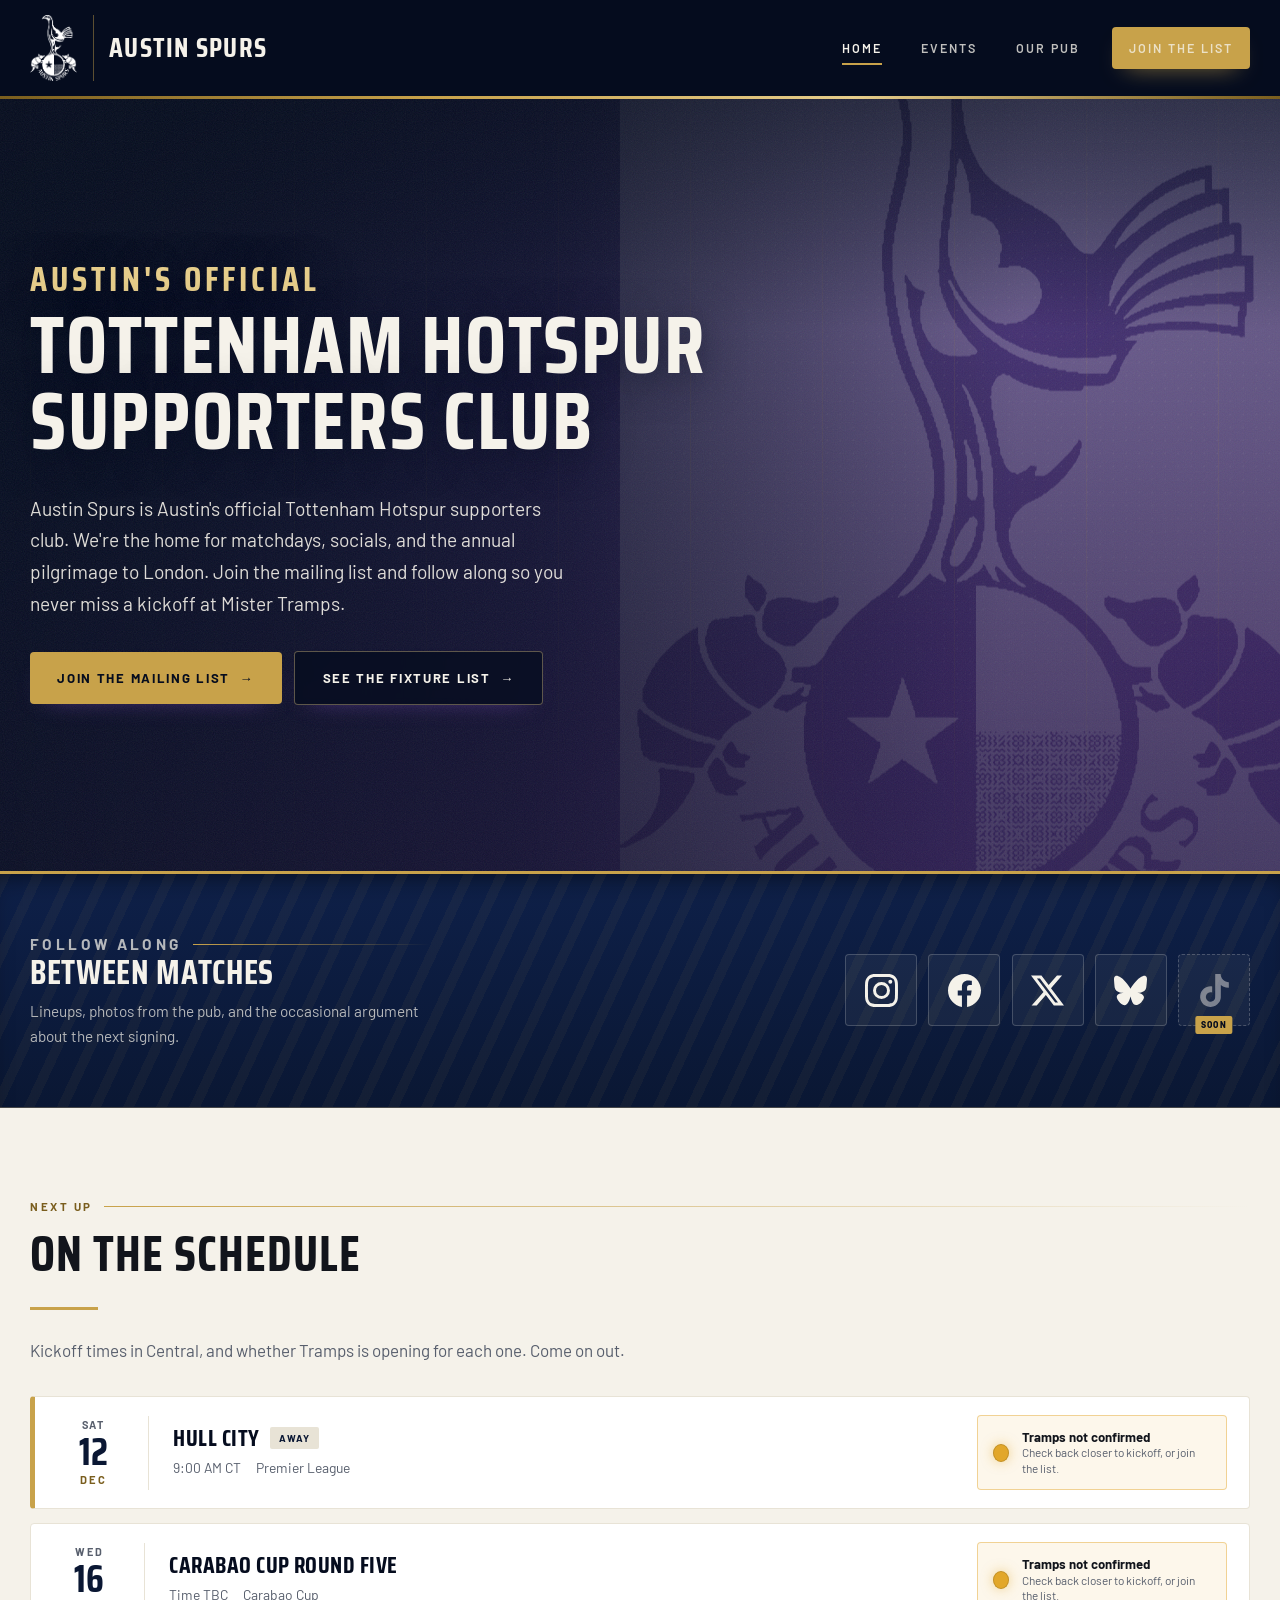
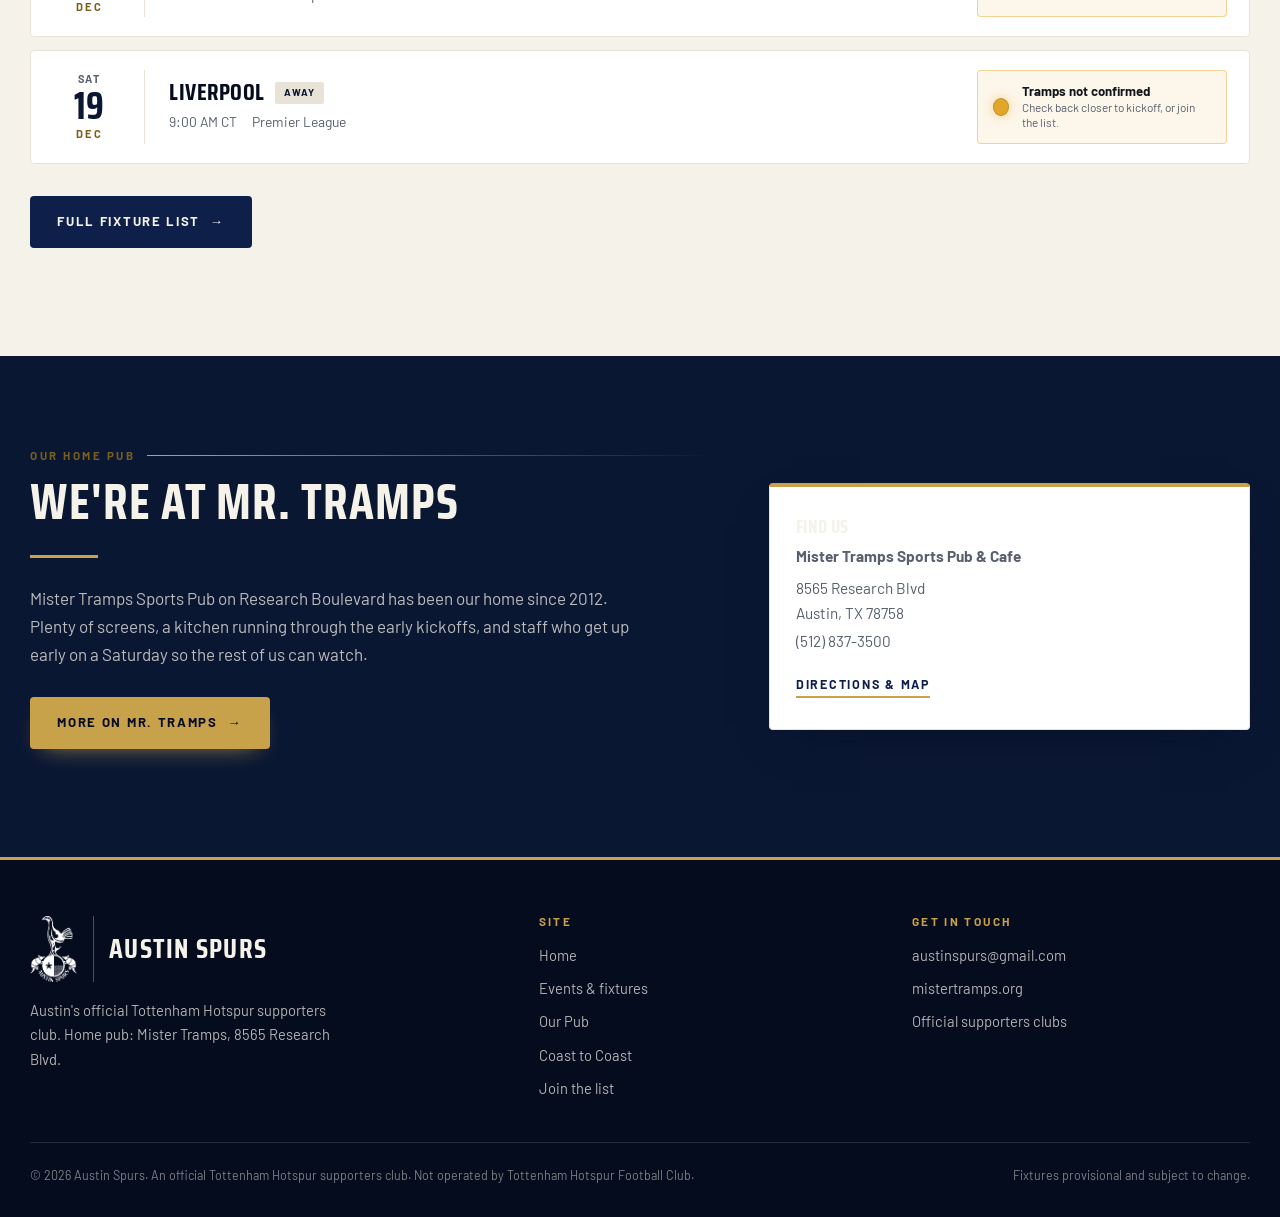
==== index.html @ 273ef265 "Footer links back to the Coast to Coast page" ====
<!DOCTYPE html>
<html lang="en">
<head>
<meta charset="utf-8">
<meta name="viewport" content="width=device-width, initial-scale=1">
<title>Austin Spurs — Austin's Official Tottenham Hotspur Supporters Club</title>
<meta name="description" content="Austin Spurs is the official Tottenham Hotspur supporters club in Austin, Texas. Join us for a match at Mister Tramps, our events, or our annual trip to London.">
<link rel="canonical" href="https://atx-spurs.com/">
<link rel="icon" href="assets/img/favicon.png">

<!-- Social / link previews -->
<meta property="og:type" content="website">
<meta property="og:site_name" content="Austin Spurs">
<meta property="og:title" content="Austin Spurs — Austin's Official Tottenham Hotspur Supporters Club">
<meta property="og:description" content="Austin Spurs is the official Tottenham Hotspur supporters club in Austin, Texas. Join us for a match at Mister Tramps, our events, or our annual trip to London.">
<meta property="og:url" content="https://atx-spurs.com/">
<meta property="og:image" content="https://atx-spurs.com/assets/img/og-image.png">
<meta name="twitter:card" content="summary_large_image">
<meta name="theme-color" content="#050C1E">

<link rel="preconnect" href="https://fonts.googleapis.com">
<link rel="preconnect" href="https://fonts.gstatic.com" crossorigin>
<link href="https://fonts.googleapis.com/css2?family=Saira+Condensed:wght@500;600;700;800&family=Barlow:ital,wght@0,400;0,600;0,700;0,800;1,400&display=swap" rel="stylesheet">
<link rel="stylesheet" href="assets/css/site.css">

<!-- Structured data: lets Google understand who we are and where we meet -->
<script type="application/ld+json">
{
  "@context": "https://schema.org",
  "@type": "SportsOrganization",
  "name": "Austin Spurs",
  "alternateName": "Austin Spurs Tottenham Hotspur Supporters Club",
  "description": "Austin's official Tottenham Hotspur supporters club.",
  "url": "https://atx-spurs.com/",
  "logo": "https://atx-spurs.com/assets/img/logo.png",
  "email": "austinspurs@gmail.com",
  "areaServed": { "@type": "City", "name": "Austin", "addressRegion": "TX" },
  "location": {
    "@type": "BarOrPub",
    "name": "Mister Tramps Sports Pub & Cafe",
    "address": {
      "@type": "PostalAddress",
      "streetAddress": "8565 Research Blvd",
      "addressLocality": "Austin",
      "addressRegion": "TX",
      "postalCode": "78758",
      "addressCountry": "US"
    },
    "telephone": "+1-512-837-3500"
  }
}
</script>
</head>
<body>

<a class="skip-link" href="#main">Skip to content</a>

<!-- =========================== HEADER (same on every page) =========================== -->
<header class="site-header">
  <div class="header-inner">
    <a class="brand" href="index.html">
      <img class="brand__mark" src="assets/img/logo.png" alt="Austin Spurs crest" width="47" height="66">
      <span class="brand__text"><span class="brand__name">Austin Spurs</span></span>
    </a>
    <button class="nav-toggle" aria-expanded="false" aria-controls="primary-nav" aria-label="Open menu">
      <span aria-hidden="true"></span><span aria-hidden="true"></span><span aria-hidden="true"></span>
    </button>
    <nav class="site-nav" id="primary-nav" aria-label="Primary">
      <ul>
        <li><a href="index.html" aria-current="page">Home</a></li>
        <li><a href="events.html">Events</a></li>
        <li><a href="tramps.html">Our Pub</a></li>
        <li><a class="btn nav-cta" href="join.html">Join the list</a></li>
      </ul>
    </nav>
  </div>
</header>

<main id="main">

<!-- =========================== COAST TO COAST STRIP ===========================
     Rendered by initFeatured() from featuredEvent in site-data.js. Hidden by
     default so it never flashes empty, and it removes itself the day after the
     event without anyone having to remember.
     ============================================================================ -->
<aside class="c2c-strip" id="c2c-strip" aria-label="Upcoming event" hidden></aside>

<!-- =========================== HERO ===========================
     Four parallax planes. The crest bleeds off the right edge on purpose —
     it shifts on scroll, and a visible edge sliding in would spoil it.
     ============================================================ -->
<section class="hero">
  <div class="hero__stage" aria-hidden="true">
    <!-- data-depth = multiplier on SCROLL_TRAVEL in site.js (currently 520px).
         The rules are kept low because vertical lines moving vertically is a
         change nobody can see; they earn their keep on the pointer drift. -->
    <img class="hero__layer hero__crest" src="assets/img/crest-hero.svg" alt="" data-depth="0.85">
    <div class="hero__layer hero__dots" data-depth="1.15"></div>
    <div class="hero__layer hero__rules" data-depth="0.45"></div>
  </div>
  <div class="hero__scrim" aria-hidden="true"></div>
  <div class="hero__grain" aria-hidden="true"></div>

  <div class="hero__content">
    <div class="hero__inner">
      <h1 class="hero__title">
        <span class="lead-in">Austin's Official</span>
        Tottenham Hotspur<em>Supporters Club</em>
      </h1>
      <p class="hero__blurb">
        Austin Spurs is Austin's official Tottenham Hotspur supporters club. We're the
        home for matchdays, socials, and the annual pilgrimage to London. Join the
        mailing list and follow along so you never miss a kickoff at Mister Tramps.
      </p>
      <div class="hero__actions">
        <a class="btn" href="join.html">Join the mailing list <span class="arw" aria-hidden="true">&rarr;</span></a>
        <a class="btn btn--ghost" href="events.html">See the fixture list <span class="arw" aria-hidden="true">&rarr;</span></a>
      </div>
    </div>
  </div>
</section>

<!-- =========================== SOCIAL =========================== -->
<section class="social-band" aria-labelledby="social-heading">
  <div class="social-band__inner">
    <div class="social-band__lede">
      <p class="eyebrow eyebrow--light">Follow along</p>
      <h2 id="social-heading">Between Matches</h2>
      <p>Lineups, photos from the pub, and the occasional argument about the next signing.</p>
    </div>
    <ul class="social-list">
      <li>
        <a class="social-link" data-social="instagram" data-label="Instagram" target="_blank" rel="noopener">
          <svg viewBox="0 0 24 24" aria-hidden="true"><path d="M12 2.16c3.2 0 3.58.01 4.85.07 1.17.05 1.8.25 2.23.41.56.22.96.48 1.38.9.42.42.68.82.9 1.38.16.42.36 1.06.41 2.23.06 1.27.07 1.65.07 4.85s-.01 3.58-.07 4.85c-.05 1.17-.25 1.8-.41 2.23-.22.56-.48.96-.9 1.38-.42.42-.82.68-1.38.9-.42.16-1.06.36-2.23.41-1.27.06-1.65.07-4.85.07s-3.58-.01-4.85-.07c-1.17-.05-1.8-.25-2.23-.41-.56-.22-.96-.48-1.38-.9-.42-.42-.68-.82-.9-1.38-.16-.42-.36-1.06-.41-2.23C2.17 15.58 2.16 15.2 2.16 12s.01-3.58.07-4.85c.05-1.17.25-1.8.41-2.23.22-.56.48-.96.9-1.38.42-.42.82-.68 1.38-.9.42-.16 1.06-.36 2.23-.41C8.42 2.17 8.8 2.16 12 2.16M12 0C8.74 0 8.33.01 7.05.07 5.78.13 4.9.33 4.14.63c-.79.3-1.46.72-2.13 1.38C1.35 2.68.93 3.35.63 4.14.33 4.9.13 5.78.07 7.05.01 8.33 0 8.74 0 12s.01 3.67.07 4.95c.06 1.27.26 2.15.56 2.91.3.79.72 1.46 1.38 2.13.67.66 1.34 1.08 2.13 1.38.76.3 1.64.5 2.91.56C8.33 23.99 8.74 24 12 24s3.67-.01 4.95-.07c1.27-.06 2.15-.26 2.91-.56.79-.3 1.46-.72 2.13-1.38.66-.67 1.08-1.34 1.38-2.13.3-.76.5-1.64.56-2.91.06-1.28.07-1.69.07-4.95s-.01-3.67-.07-4.95c-.06-1.27-.26-2.15-.56-2.91-.3-.79-.72-1.46-1.38-2.13C21.32 1.35 20.65.93 19.86.63 19.1.33 18.22.13 16.95.07 15.67.01 15.26 0 12 0Z"/><path d="M12 5.84a6.16 6.16 0 1 0 0 12.32 6.16 6.16 0 0 0 0-12.32Zm0 10.16a4 4 0 1 1 0-8 4 4 0 0 1 0 8Z"/><circle cx="18.41" cy="5.59" r="1.44"/></svg>
        </a>
      </li>
      <li>
        <a class="social-link" data-social="facebook" data-label="Facebook" target="_blank" rel="noopener">
          <svg viewBox="0 0 24 24" aria-hidden="true"><path d="M24 12.07C24 5.4 18.63 0 12 0S0 5.4 0 12.07C0 18.1 4.39 23.09 10.13 24v-8.44H7.08v-3.49h3.05V9.41c0-3.02 1.79-4.69 4.53-4.69 1.31 0 2.68.24 2.68.24v2.97h-1.51c-1.49 0-1.96.93-1.96 1.89v2.25h3.33l-.53 3.49h-2.8V24C19.61 23.09 24 18.1 24 12.07Z"/></svg>
        </a>
      </li>
      <li>
        <a class="social-link" data-social="x" data-label="X" target="_blank" rel="noopener">
          <svg viewBox="0 0 24 24" aria-hidden="true"><path d="M18.9 1.153h3.68l-8.04 9.19L24 22.846h-7.406l-5.8-7.584-6.638 7.584H.474l8.6-9.83L0 1.152h7.594l5.243 6.932ZM17.61 20.644h2.039L6.486 3.24H4.298Z"/></svg>
        </a>
      </li>
      <li>
        <a class="social-link" data-social="bluesky" data-label="Bluesky" target="_blank" rel="noopener">
          <svg viewBox="0 0 24 24" aria-hidden="true"><path d="M12 10.8c-1.087-2.114-4.046-6.053-6.798-7.995C2.566.944 1.561 1.266.902 1.565.139 1.908 0 3.08 0 3.768c0 .69.378 5.65.624 6.479.815 2.736 3.713 3.66 6.383 3.364.136-.02.275-.039.415-.056-.138.022-.276.04-.415.056-3.912.58-7.387 2.005-2.83 7.078 5.013 5.19 6.87-1.113 7.823-4.308.953 3.195 2.05 9.271 7.733 4.308 4.267-4.308 1.172-6.498-2.74-7.078a8.741 8.741 0 0 1-.415-.056c.14.017.279.036.415.056 2.67.297 5.568-.628 6.383-3.364.246-.828.624-5.79.624-6.478 0-.69-.139-1.861-.902-2.206-.659-.298-1.664-.62-4.3 1.24C16.046 4.748 13.087 8.687 12 10.8Z"/></svg>
        </a>
      </li>
      <li>
        <a class="social-link social-link--soon" data-social="tiktok" data-label="TikTok" target="_blank" rel="noopener">
          <svg viewBox="0 0 24 24" aria-hidden="true"><path d="M12.53.02C13.84 0 15.14.01 16.44 0c.08 1.53.63 3.09 1.75 4.17 1.12 1.11 2.7 1.62 4.24 1.79v4.03c-1.44-.05-2.89-.35-4.2-.97-.57-.26-1.1-.59-1.62-.93-.01 2.92.01 5.84-.02 8.75-.08 1.4-.54 2.79-1.35 3.94-1.31 1.92-3.58 3.17-5.91 3.21-1.43.08-2.86-.31-4.08-1.03-2.02-1.19-3.44-3.37-3.65-5.71-.02-.5-.03-1-.01-1.49.18-1.9 1.12-3.72 2.58-4.96 1.66-1.44 3.98-2.13 6.15-1.72.02 1.48-.04 2.96-.04 4.44-.99-.32-2.15-.23-3.02.37-.63.41-1.11 1.04-1.36 1.75-.21.51-.15 1.07-.14 1.61.24 1.64 1.82 3.02 3.5 2.87 1.12-.01 2.19-.66 2.77-1.61.19-.33.4-.67.41-1.06.1-1.79.06-3.57.07-5.36.01-4.03-.01-8.05.02-12.07Z"/></svg>
        </a>
      </li>
    </ul>
  </div>
</section>

<!-- =========================== NEXT UP =========================== -->
<section class="section" aria-labelledby="next-heading">
  <div class="shell">
    <div class="reveal">
      <p class="eyebrow">Next up</p>
      <h2 class="section__title" id="next-heading">On The Schedule</h2>
      <div class="rule"></div>
      <p class="section__lede" style="margin-bottom:2rem">
        <!-- Non-breaking spaces keep the closing sentence whole. At 60ch this
             line broke after "Come on", stranding "out." on a line by itself. -->
        Kickoff times in Central, and whether Tramps is opening for each one.
        Come&nbsp;on&nbsp;out.
      </p>
    </div>
    <div class="fixtures reveal" id="next-match"></div>
    <p style="margin-top:2rem">
      <a class="btn btn--navy" href="events.html">Full fixture list <span class="arw" aria-hidden="true">&rarr;</span></a>
    </p>
  </div>
</section>

<!-- =========================== HOME PUB =========================== -->
<section class="section section--navy" aria-labelledby="pub-heading">
  <div class="shell">
    <div class="split" style="align-items:center">
      <div class="reveal">
        <p class="eyebrow">Our home pub</p>
        <h2 class="section__title" id="pub-heading">We're At Mr. Tramps</h2>
        <div class="rule"></div>
        <p class="section__lede">
          Mister Tramps Sports Pub on Research Boulevard has been our home since 2012.
          Plenty of screens, a kitchen running through the early kickoffs, and staff
          who get up early on a Saturday so the rest of us can watch.
        </p>
        <p style="margin-top:1.8rem">
          <a class="btn" href="tramps.html">More on Mr. Tramps <span class="arw" aria-hidden="true">&rarr;</span></a>
        </p>
      </div>
      <aside class="reveal">
        <div class="card" style="border-top-color:var(--brass)">
          <h3 style="font-size:1.15rem">Find us</h3>
          <p style="margin-bottom:.4rem"><b id="venue-name">Mister Tramps Sports Pub &amp; Cafe</b></p>
          <p style="margin-bottom:.2rem"><span id="venue-street">8565 Research Blvd</span><br>
             <span id="venue-city">Austin, TX 78758</span></p>
          <p style="margin-bottom:1.2rem"><span id="venue-phone">(512) 837-3500</span></p>
          <a class="card__link" href="tramps.html">Directions &amp; map</a>
        </div>
      </aside>
    </div>
  </div>
</section>

</main>

<!-- =========================== FOOTER (same on every page) =========================== -->
<footer class="site-footer">
  <div class="shell">
    <div class="footer-grid">
      <div>
        <a class="brand" href="index.html" style="margin-bottom:1rem">
          <img class="brand__mark" src="assets/img/logo.png" alt="" width="47" height="66">
          <span class="brand__text"><span class="brand__name">Austin Spurs</span></span>
        </a>
        <p style="max-width:38ch">
          Austin's official Tottenham Hotspur supporters club. Home pub:
          Mister Tramps, 8565 Research Blvd.
        </p>
      </div>
      <div>
        <h4>Site</h4>
        <ul>
          <li><a href="index.html">Home</a></li>
          <li><a href="events.html">Events &amp; fixtures</a></li>
          <li><a href="tramps.html">Our Pub</a></li>
          <li><a href="coast-to-coast.html">Coast to Coast</a></li>
          <li><a href="join.html">Join the list</a></li>
        </ul>
      </div>
      <div>
        <h4>Get in touch</h4>
        <ul>
          <li><a data-email href="mailto:austinspurs@gmail.com">austinspurs@gmail.com</a></li>
          <li><a href="https://mistertramps.org/" target="_blank" rel="noopener">mistertramps.org</a></li>
          <li><a href="https://www.tottenhamhotspur.com/supporters-clubs" target="_blank" rel="noopener">Official supporters clubs</a></li>
        </ul>
      </div>
    </div>
    <div class="footer-bottom">
      <span>&copy; <span id="year">2026</span> Austin Spurs. An official Tottenham Hotspur supporters club. Not operated by Tottenham Hotspur Football Club.</span>
      <span>Fixtures provisional and subject to change.</span>
    </div>
  </div>
</footer>

<script src="data/site-data.js"></script>
<script src="assets/js/site.js"></script>
</body>
</html>
---- assets/css/site.css ----
/* ==========================================================================
   AUSTIN SPURS — site.css
   Design language: midnight navy + brass, bone paper, condensed poster type.
   Deliberately NOT a clone of tottenhamhotspur.com (they use navy/white/flat).
   Ours adds warm brass, paper texture, and terrace-poster typography.
   ========================================================================== */

/* ---------- Tokens ---------- */
:root {
  --navy-900: #050C1E;
  --navy-800: #0A1733;
  --navy-700: #0E2049;
  --navy-600: #16305F;

  --brass:      #C8A24A;
  --brass-lt:   #E6CD8B;
  --brass-dk:   #7A5E1E;   /* darkened from #8A6C24 to clear 4.5:1 on bone */

  /* Violet, after the club's 2026/27 "Psychic Purple" third kit.
     Used only in the hero gradient — it's an accent with a reason, not a
     third brand colour competing with navy and brass. */
  --violet:     #4B2A7B;
  --violet-lt:  #6E43A8;

  /* Coast to Coast — sampled directly from the Premier League's official
     Tottenham poster so the event sections match the print piece exactly.
     Scoped to the event, deliberately: this is a loud palette and it earns
     its loudness by being temporary. */
  --c2c-navy:   #000A3D;
  --c2c-orange: #F75E09;
  --c2c-red:    #ED5300;
  --c2c-yellow: #F8E906;
  --c2c-amber:  #F7C806;
  --c2c-cream:  #FFFFFF;

  --bone:   #F5F2EA;
  --bone-2: #E8E3D6;
  --ink:    #12151C;
  --muted:  #585F6D;   /* darkened from #6E7686 to clear 4.5:1 on both bone tints */

  --go:    #2FA05C;
  --wait:  #E2A72A;
  --stop:  #C9372E;

  --shell: min(1220px, 100% - 2.5rem);
  --rad: 4px;

  /* ---- Typography -------------------------------------------------------
     Tottenham's own face is F37's custom "TH" family — proprietary, all
     rights reserved, not licensable at any price. Saira Condensed is a
     deliberate cousin: same squared, slightly condensed, upright caps
     temperature, without the beak-and-spur terminal detailing that makes
     theirs theirs. Close enough to feel like the same sport, far enough to
     survive a side-by-side.
     To swap it: change --font-display here AND the Google Fonts <link> in
     the five HTML files. See type-options.html for the alternatives.
     ---------------------------------------------------------------------- */
  --font-display: "Saira Condensed", "Oswald", "Arial Narrow", Impact, sans-serif;
  --font-body: "Barlow", -apple-system, BlinkMacSystemFont, "Segoe UI", sans-serif;
  --display-weight: 700;
  --display-track: .02em;

  --shadow-lift: 0 18px 45px -22px rgba(5, 12, 30, .55);
}

/* ---------- Reset ---------- */
*, *::before, *::after { box-sizing: border-box; }
html { scroll-behavior: smooth; -webkit-text-size-adjust: 100%; }
body {
  margin: 0;
  font-family: var(--font-body);
  font-size: 17px;
  line-height: 1.65;
  color: var(--ink);
  background: var(--bone);
  overflow-x: hidden;
}
img, svg, iframe { max-width: 100%; display: block; }
/* Without this, an <img> with width/height attributes keeps its attribute
   height while max-width shrinks the width — squashing the picture. Any rule
   that sets height on a class (the crest, the hero watermark, the map iframe)
   is more specific and still wins. */
img { height: auto; }
a { color: inherit; }
h1, h2, h3, h4 {
  font-family: var(--font-display);
  font-weight: var(--display-weight);
  line-height: .94;
  letter-spacing: var(--display-track);
  text-transform: uppercase;
  margin: 0 0 .5em;
}
p { margin: 0 0 1.1em; }

/* ---------- Utility ---------- */
.shell { width: var(--shell); margin-inline: auto; }
.eyebrow {
  font-family: var(--font-body);
  font-weight: 700;
  font-size: .72rem;
  letter-spacing: .22em;
  text-transform: uppercase;
  color: var(--brass-dk);
  margin: 0 0 .9rem;
  display: flex;
  align-items: center;
  gap: .7rem;
}
.eyebrow::after {
  content: "";
  flex: 1;
  height: 1px;
  background: linear-gradient(90deg, var(--brass) 0%, transparent 100%);
}
.eyebrow--light { color: var(--brass-lt); }
.on-dark .eyebrow { color: var(--brass-lt); }
.visually-hidden {
  position: absolute; width: 1px; height: 1px;
  overflow: hidden; clip: rect(0 0 0 0); white-space: nowrap;
}

/* ---------- Focus & skip link (a11y) ---------- */
.skip-link {
  position: absolute; left: 1rem; top: -100px; z-index: 200;
  background: var(--brass); color: var(--navy-900);
  padding: .8rem 1.3rem; font-weight: 700; text-decoration: none;
  letter-spacing: .1em; text-transform: uppercase; font-size: .8rem;
  transition: top .18s ease;
}
.skip-link:focus { top: 1rem; }

/* Every interactive element gets the same visible ring, not just buttons */
a:focus-visible, button:focus-visible, [tabindex]:focus-visible {
  outline: 3px solid var(--brass-lt);
  outline-offset: 3px;
  border-radius: 2px;
}
.site-nav a:focus-visible { outline-offset: -2px; }

/* ---------- Buttons ---------- */
.btn {
  --btn-bg: var(--brass);
  --btn-fg: var(--navy-900);
  display: inline-flex;
  align-items: center;
  gap: .6rem;
  padding: .95rem 1.7rem;
  background: var(--btn-bg);
  color: var(--btn-fg);
  font-weight: 700;
  font-size: .82rem;
  letter-spacing: .13em;
  text-transform: uppercase;
  text-decoration: none;
  border: 0;
  border-radius: var(--rad);
  cursor: pointer;
  transition: transform .18s ease, box-shadow .18s ease, background .18s ease;
  box-shadow: 0 10px 24px -14px rgba(200, 162, 74, .9);
}
.btn:hover { transform: translateY(-2px); box-shadow: 0 16px 30px -14px rgba(200, 162, 74, .95); }
.btn:focus-visible { outline: 3px solid var(--brass-lt); outline-offset: 3px; }
.btn .arw { transition: transform .18s ease; }
.btn:hover .arw { transform: translateX(4px); }

/* Secondary action on a dark background. Solid, not outlined — an outlined
   button next to a filled one reads as disabled to a lot of people. */
.btn--ghost {
  --btn-bg: rgba(5, 12, 30, .72);
  --btn-fg: var(--bone);
  border: 1px solid rgba(230, 205, 139, .38);
  box-shadow: none;
  backdrop-filter: blur(3px);
}
.btn--ghost:hover { --btn-bg: rgba(5, 12, 30, .92); border-color: rgba(230, 205, 139, .7); box-shadow: none; }
.btn--navy { --btn-bg: var(--navy-700); --btn-fg: var(--bone); box-shadow: none; }
.btn--navy:hover { --btn-bg: var(--navy-600); }

/* ==========================================================================
   HEADER  (identical markup on every page)
   ========================================================================== */
.site-header {
  position: sticky;
  top: 0;
  z-index: 60;
  background: var(--navy-900);
  border-bottom: 1px solid rgba(200, 162, 74, .28);
}
.site-header::after {
  content: "";
  position: absolute; left: 0; right: 0; bottom: -3px; height: 3px;
  background: linear-gradient(90deg, var(--brass-dk), var(--brass), var(--brass-lt), var(--brass-dk));
}
.header-inner {
  width: var(--shell);
  margin-inline: auto;
  display: flex;
  align-items: center;
  justify-content: space-between;
  gap: 1.5rem;
  min-height: 96px;
}

/* ---- Lockup: crest + AUSTIN SPURS ----------------------------------------
   The mark sits in a fixed square box, so any logo file drops in without
   shifting the wordmark. A hairline brass rule separates the two, the way
   club lockups usually handle a crest-plus-name arrangement.
   -------------------------------------------------------------------------- */
.brand { display: flex; align-items: center; gap: 1rem; text-decoration: none; }
/* The crest is portrait (405x569), so it's sized by height and left to find
   its own width. Swapping in a squarer mark needs no CSS change. */
.brand__mark {
  height: 66px; width: auto; flex: none;
  object-fit: contain;
}
.brand__text {
  display: flex; align-items: center;
  padding-left: .95rem;
  border-left: 1px solid rgba(200, 162, 74, .45);
  align-self: stretch;
}
.brand__name {
  font-family: var(--font-display);
  font-weight: 700;
  font-size: 1.72rem;
  line-height: .9;
  color: var(--bone);
  letter-spacing: .045em;
  text-transform: uppercase;
  white-space: nowrap;
  transition: color .18s ease;
}
.brand:hover .brand__name { color: var(--brass-lt); }

@media (max-width: 560px) {
  .brand__mark { height: 48px; }
  .brand__name { font-size: 1.3rem; }
  .brand__text { padding-left: .75rem; }
  .brand { gap: .75rem; }
}

.site-nav ul {
  list-style: none;
  display: flex;
  align-items: center;
  gap: .35rem;
  margin: 0; padding: 0;
}
.site-nav a {
  display: block;
  padding: .7rem 1.05rem;
  font-weight: 600;
  font-size: .78rem;
  letter-spacing: .16em;
  text-transform: uppercase;
  color: rgba(245, 242, 234, .78);
  text-decoration: none;
  border-radius: var(--rad);
  position: relative;
  transition: color .16s ease;
}
.site-nav a::after {
  content: "";
  position: absolute; left: 1.05rem; right: 1.05rem; bottom: .3rem;
  height: 2px; background: var(--brass);
  transform: scaleX(0); transform-origin: left;
  transition: transform .22s ease;
}
.site-nav a:hover { color: var(--bone); }
.site-nav a:hover::after { transform: scaleX(1); }
.site-nav a[aria-current="page"] { color: var(--bone); }
.site-nav a[aria-current="page"]::after { transform: scaleX(1); }

.nav-cta { margin-left: .6rem; padding: .7rem 1.2rem; font-size: .74rem; }

.nav-toggle {
  display: none;
  background: none; border: 1px solid rgba(245, 242, 234, .3);
  border-radius: var(--rad);
  padding: .55rem .7rem; cursor: pointer;
}
.nav-toggle span { display: block; width: 22px; height: 2px; background: var(--bone); margin: 4px 0; transition: .2s; }

@media (max-width: 900px) {
  .header-inner { min-height: 72px; }
  .nav-toggle { display: block; }
  .site-nav {
    position: absolute; top: 100%; left: 0; right: 0;
    background: var(--navy-900);
    border-bottom: 3px solid var(--brass);
    max-height: 0; overflow: hidden;
    transition: max-height .28s ease;
  }
  .site-nav[data-open="true"] { max-height: 400px; }
  .site-nav ul { flex-direction: column; align-items: stretch; padding: .6rem 1.25rem 1.25rem; gap: 0; }
  .site-nav a { padding: .95rem .2rem; border-bottom: 1px solid rgba(245, 242, 234, .1); }
  .site-nav a::after { left: .2rem; right: auto; width: 26px; }
  .nav-cta { margin: 1rem .2rem 0; justify-content: center; }
}

/* ==========================================================================
   HERO — parallax
   ========================================================================== */
/* Four planes, each moving at its own rate on scroll:
   gradient (fixed) < crest (0.18) < halftone (0.42) < hairlines (0.62)
   The spread between them is what stops a flat gradient reading as flat. */
.hero {
  position: relative;
  min-height: clamp(560px, 86vh, 820px);
  display: grid;
  align-items: center;
  overflow: hidden;
  isolation: isolate;
  background:
    radial-gradient(120% 90% at 78% 30%, rgba(110,67,168,.55) 0%, transparent 62%),
    linear-gradient(168deg, var(--navy-900) 0%, #12183F 38%, var(--violet) 78%, #5A3390 100%);
}
/* The layers travel up to ~440px on scroll plus pointer drift, so the stage is
   oversized well beyond the hero. This slack is what keeps their edges outside
   the frame the whole way. */
/* Slack reduced from -45% -14%: travel is much shorter now, and the horizontal
   drift is gone entirely, so the layers no longer need that much room to move
   without their edges sliding into frame. */
.hero__stage {
  position: absolute; inset: -34% -8%;
  z-index: 0;
  pointer-events: none;
}
.hero__layer { will-change: transform; position: absolute; inset: 0; }

/* Height is a percentage of .hero__stage, not the hero — and the stage is
   ~168% of hero height. So 76% here puts the crest at roughly 1.28x the hero,
   cropped about 14% top and bottom.

   That number went DOWN from 104% to make the crest MORE readable, which reads
   backwards until you do the arithmetic: at 104% the crest stood at nearly
   twice the hero's height, so all you ever saw was a fragment of a much larger
   shape. Smaller crest, more of the mark in frame.

   14% overhang is also the travel budget. The crest can move ±110px on an
   800px hero before an edge shows, and the parallax uses ~93px of that. If you
   increase SCROLL_TRAVEL or POINTER_TRAVEL in site.js, shrink this number to
   match or the top edge will slide into view mid-scroll. */
.hero__crest {
  height: 76%;
  width: auto;
  /* Sits inside the right edge rather than bleeding past it. At -1% about 122px
     of the crest's width was being cut off, and losing a fifth of the mark
     sideways on top of the vertical crop is what made it read as an abstract
     shape instead of a cockerel. The vertical crop alone does the "never quite
     whole" job. */
  top: 50%; left: auto; right: 4%;
  transform-origin: center;
  translate: 0 -50%;
  opacity: .26;
  filter: drop-shadow(0 0 60px rgba(230,205,139,.25));
}

/* ---- Mobile hero ------------------------------------------------------
   On a short viewport the desktop numbers only just cleared — about 50px of
   margin — and mobile browsers change innerHeight when the URL bar collapses,
   which eats exactly that kind of margin and lets the bottom of the crest
   slide into frame. Rather than tune the margin, mobile gets its own
   treatment: far more overfill, the crest pushed further off-frame so it
   reads as a deliberate crop, and much less travel (see SCROLL_TRAVEL in
   site.js, which also drops on narrow screens).
   ----------------------------------------------------------------------- */
@media (max-width: 760px) {
  .hero__stage { inset: -40% -14%; }
  .hero__crest {
    height: 72%;
    right: -6%;
    opacity: .2;
  }
  /* Vertical hairlines are noise at this width and can't be perceived moving. */
  .hero__rules { display: none; }
  .hero__dots { opacity: .1; }
}

/* Halftone screen — rhymes with the halftone quarter inside the crest itself */
.hero__dots {
  background-image: radial-gradient(rgba(245,242,234,.5) 1px, transparent 1px);
  background-size: 13px 13px;
  opacity: .13;
  mask-image: radial-gradient(120% 100% at 70% 40%, #000 15%, transparent 72%);
}

/* Terrace hairlines */
.hero__rules {
  background-image: repeating-linear-gradient(90deg,
    rgba(200,162,74,.16) 0 1px, transparent 1px 132px);
  mask-image: linear-gradient(180deg, transparent 0%, #000 45%, transparent 100%);
  opacity: .8;
}

.hero__scrim {
  position: absolute; inset: 0; z-index: 1;
  background:
    linear-gradient(94deg, rgba(5,12,30,.9) 0%, rgba(5,12,30,.62) 42%, rgba(5,12,30,.1) 78%),
    linear-gradient(180deg, rgba(5,12,30,.5) 0%, transparent 30%, rgba(5,12,30,.45) 100%);
}
.hero__grain {
  position: absolute; inset: 0; z-index: 2; opacity: .16; pointer-events: none;
  background-image: url("data:image/svg+xml,%3Csvg xmlns='http://www.w3.org/2000/svg' width='140' height='140'%3E%3Cfilter id='n'%3E%3CfeTurbulence type='fractalNoise' baseFrequency='.9' numOctaves='3'/%3E%3C/filter%3E%3Crect width='140' height='140' filter='url(%23n)' opacity='.55'/%3E%3C/svg%3E");
}
.hero__content {
  position: relative; z-index: 3;
  width: var(--shell);
  margin-inline: auto;
  padding: 5rem 0;
  color: var(--bone);
  max-width: none;
}
.hero__inner { max-width: 680px; }

/* One sentence, three sizes. The scale shift is what gives the headline
   somewhere to go without adding more words. */
.hero__title {
  font-size: clamp(2.7rem, 6.6vw, 5.1rem);
  color: var(--bone);
  margin-bottom: .4em;
  text-shadow: 0 6px 40px rgba(5, 12, 30, .55);
}
.hero__title .lead-in {
  display: block;
  font-size: .42em;
  letter-spacing: .12em;
  color: var(--brass-lt);
  margin-bottom: .35em;
}
.hero__title em { font-style: normal; display: block; }

.hero__blurb {
  font-size: clamp(1.04rem, 1.5vw, 1.2rem);
  color: rgba(245, 242, 234, .9);
  max-width: 50ch;
  margin-bottom: 2rem;
}
.hero__actions { display: flex; flex-wrap: wrap; gap: .8rem; align-items: center; }

/* Both hero buttons behave identically on hover — same lift, same violet
   haze. Different hover states on two adjacent buttons reads as a bug. */
.hero__actions .btn {
  box-shadow: 0 10px 24px -16px rgba(110, 67, 168, .8);
}
.hero__actions .btn:hover {
  transform: translateY(-2px);
  box-shadow:
    0 16px 38px -12px rgba(110, 67, 168, .95),
    0 0 0 1px rgba(230, 205, 139, .45);
}
.hero__actions .btn--ghost:hover { --btn-bg: rgba(35, 16, 62, .82); border-color: rgba(230, 205, 139, .55); }

/* Compact page banner heroes (Events / Tramps) */
.page-hero {
  position: relative;
  background: var(--navy-800);
  color: var(--bone);
  overflow: hidden;
  isolation: isolate;
}
.page-hero__art { position: absolute; inset: 0; z-index: 0; }
.page-hero__art svg { width: 100%; height: 100%; object-fit: cover; }
.page-hero::before {
  content: ""; position: absolute; inset: 0; z-index: 1;
  background: linear-gradient(100deg, rgba(5,12,30,.94) 0%, rgba(5,12,30,.72) 45%, rgba(5,12,30,.35) 100%);
}
.page-hero__content {
  position: relative; z-index: 2;
  width: var(--shell); margin-inline: auto;
  padding: 4.5rem 0 4rem;
}
.page-hero__title { font-size: clamp(2.5rem, 6vw, 4.6rem); color: var(--bone); }
.page-hero__lede { max-width: 56ch; color: rgba(245,242,234,.85); margin-bottom: 0; }

/* ==========================================================================
   PUB BANNER (Mister Tramps)
   Their logo is hand-drawn, distressed, white-on-black — a painted bar sign,
   not a stadium graphic. So this band is a dark painted wall with grain and a
   vignette rather than the navy-and-floodlights treatment used elsewhere.
   ========================================================================== */
.pub-banner {
  position: relative;
  background: #0E0E11;
  border-bottom: 3px solid var(--brass);
  overflow: hidden;
  isolation: isolate;
}
/* Uneven light on a dark wall. No fine repeating stripe here on purpose —
   at a small period it moirés against the logo's own distress texture. The
   depth comes from broad gradients plus grain instead. */
.pub-banner::before {
  content: "";
  position: absolute; inset: 0; z-index: 0;
  background:
    radial-gradient(90% 130% at 20% 4%,  rgba(255,255,255,.10) 0%, transparent 58%),
    radial-gradient(75% 110% at 90% 96%, rgba(200,162,74,.14) 0%, transparent 62%),
    linear-gradient(178deg, rgba(255,255,255,.05) 0%, transparent 30%, rgba(0,0,0,.4) 100%);
}
.pub-banner::after {           /* grain */
  content: "";
  position: absolute; inset: 0; z-index: 1; opacity: .3; pointer-events: none;
  background-image: url("data:image/svg+xml,%3Csvg xmlns='http://www.w3.org/2000/svg' width='140' height='140'%3E%3Cfilter id='n'%3E%3CfeTurbulence type='fractalNoise' baseFrequency='.85' numOctaves='3'/%3E%3C/filter%3E%3Crect width='140' height='140' filter='url(%23n)' opacity='.6'/%3E%3C/svg%3E");
}
.pub-banner__inner {
  position: relative; z-index: 2;
  width: var(--shell); margin-inline: auto;
  padding: clamp(2.6rem, 6vw, 4.2rem) 0;
  display: flex; align-items: center; gap: clamp(1.6rem, 5vw, 4rem);
  flex-wrap: wrap;
}
.pub-banner__logo {
  flex: 1 1 380px;
  max-width: 520px;
  filter: drop-shadow(0 6px 30px rgba(0,0,0,.8));
}
.pub-banner__logo img { width: 100%; height: auto; }
.pub-banner__meta { flex: 1 1 260px; color: var(--bone); }
.pub-banner__meta h1 {
  font-size: clamp(1.3rem, 2.4vw, 1.85rem);
  color: var(--bone); margin-bottom: .5em;
}
.pub-banner__meta p { color: rgba(245,242,234,.72); margin: 0; max-width: 34ch; }
.pub-banner__meta .rule { margin-bottom: 1.1rem; }

/* Photo + copy rows */
.media-row { display: grid; gap: clamp(1.8rem, 5vw, 3.4rem); grid-template-columns: 1fr 1fr; align-items: center; }
.media-row--flip .media-row__copy { order: 2; }
@media (max-width: 860px) {
  .media-row { grid-template-columns: 1fr; }
  .media-row--flip .media-row__copy { order: 0; }
}

/* Address block with the directions button sitting beside it */
.address-head {
  display: flex; align-items: flex-end; justify-content: space-between;
  gap: 1.2rem 2rem; flex-wrap: wrap;
  margin-bottom: 1.6rem;
}
.address-head h2 { margin-bottom: .15em; }
.address-head p { margin: 0; color: var(--muted); }

/* Tramps banner variant — wide, short, logo slot */
.banner-hero { min-height: 340px; display: grid; align-items: center; }
.banner-hero .page-hero__content { padding: 3.2rem 0; display: flex; gap: 2.5rem; align-items: center; flex-wrap: wrap; }
.tramps-badge {
  width: 132px; height: 132px; flex: none;
  border: 2px solid var(--brass);
  border-radius: 50%;
  display: grid; place-items: center;
  background: rgba(5,12,30,.55);
  text-align: center;
  padding: .8rem;
}
.tramps-badge span {
  font-family: var(--font-display); font-weight: var(--display-weight);
  font-size: .92rem; line-height: 1.15; color: var(--brass-lt);
  letter-spacing: .04em; text-transform: uppercase;
}

/* ==========================================================================
   SECTIONS
   ========================================================================== */
.section { padding: clamp(3.5rem, 7vw, 6rem) 0; }
.section--navy { background: var(--navy-800); color: var(--bone); }
.section--navy h2, .section--navy h3 { color: var(--bone); }
.section--paper { background: var(--bone-2); }
.section__title { font-size: clamp(2rem, 4vw, 3.1rem); margin-bottom: .6em; }
.section__lede { max-width: 60ch; color: var(--muted); }
.section--navy .section__lede { color: rgba(245,242,234,.75); }

.rule {
  height: 3px; width: 68px;
  background: var(--brass);
  margin: 0 0 1.6rem;
}

/* Cards row */
.cards { display: grid; gap: 1.4rem; grid-template-columns: repeat(auto-fit, minmax(255px, 1fr)); }
.card {
  background: #fff;
  border: 1px solid var(--bone-2);
  border-top: 4px solid var(--brass);
  border-radius: var(--rad);
  padding: 1.9rem 1.6rem;
  box-shadow: var(--shadow-lift);
  display: flex; flex-direction: column;
}
.card h3 { font-size: 1.35rem; margin-bottom: .55rem; }
.card p { color: var(--muted); font-size: .96rem; }
.card a.card__link {
  margin-top: auto;
  font-weight: 700; font-size: .78rem; letter-spacing: .14em; text-transform: uppercase;
  color: var(--navy-700); text-decoration: none;
  border-bottom: 2px solid var(--brass); align-self: flex-start; padding-bottom: 2px;
}
.card a.card__link:hover { color: var(--brass-dk); }

/* Split content */
.split { display: grid; gap: clamp(2rem, 5vw, 3.5rem); grid-template-columns: 1.35fr .95fr; align-items: start; }
@media (max-width: 860px) { .split { grid-template-columns: 1fr; } }
.prose p { font-size: 1.04rem; }
.figure {
  border: 1px solid var(--bone-2);
  border-radius: var(--rad);
  overflow: hidden;
  background: #fff;
  box-shadow: var(--shadow-lift);
}
/* Photos in a media row share one 3:2 box. A 16:9 shot at half-width reads as
   a letterbox strip next to a 3:2 one — technically correct, but it looks
   squashed and the two heights don't agree. Cropping from the centre gives
   both the same presence. object-fit keeps the pixels undistorted; only the
   framing changes. */
.media-row .figure img {
  aspect-ratio: 3 / 2;
  width: 100%;
  height: auto;
  object-fit: cover;
  object-position: center;
}

/* Hover: the photo drifts in behind its own frame while the shadow deepens.
   The zoom lives on the image, not the figure, because .reveal already owns
   the figure's transform and the two would fight. .figure clips, so the scale
   stays inside the 3:2 box.

   The transition here has to restate opacity and transform: this selector
   outranks .reveal, and a transition declaration replaces rather than merges,
   so omitting them would kill the fade-in on scroll.

   Guarded to real hover devices — on touch a tap latches the state and leaves
   the photo stuck at 1.05. */
@media (hover: hover) {
  .media-row .figure {
    transition: opacity .7s ease, transform .7s ease, box-shadow .45s ease;
  }
  .media-row .figure img {
    transition: transform .6s cubic-bezier(.2, .6, .2, 1);
    will-change: transform;
  }
  .media-row .figure:hover {
    box-shadow: 0 26px 52px -20px rgba(5, 12, 30, .58);
  }
  .media-row .figure:hover img { transform: scale(1.05); }
}

.figure figcaption {
  padding: .85rem 1.1rem;
  font-size: .78rem; letter-spacing: .1em; text-transform: uppercase;
  font-weight: 600; color: var(--muted);
  border-top: 1px solid var(--bone-2);
}

/* ==========================================================================
   EVENT BANNER (Coast to Coast)
   ========================================================================== */
.flag-banner {
  position: relative;
  background: linear-gradient(100deg, var(--navy-700), var(--navy-900) 65%);
  color: var(--bone);
  border-block: 3px solid var(--brass);
  overflow: hidden;
}
.flag-banner::before {
  content: "";
  position: absolute; inset: 0;
  background-image: repeating-linear-gradient(115deg, rgba(200,162,74,.09) 0 12px, transparent 12px 34px);
}
.flag-banner__inner {
  position: relative;
  width: var(--shell); margin-inline: auto;
  padding: 2.6rem 0;
  display: flex; gap: 2rem; align-items: center; justify-content: space-between; flex-wrap: wrap;
}
/* Event-palette variant, used on the Coast to Coast page */
.flag-banner--c2c {
  background: linear-gradient(100deg, var(--c2c-navy), #0A1A55 70%);
  border-block-color: var(--c2c-yellow);
}
.flag-banner--c2c::before {
  background-image: repeating-linear-gradient(115deg, rgba(248,233,6,.1) 0 12px, transparent 12px 34px);
}
.flag-banner--c2c .flag-banner__tag { background: var(--c2c-yellow); color: var(--c2c-navy); }
.flag-banner--c2c .btn:hover {
  transform: translateY(-2px);
  box-shadow: 0 16px 38px -12px rgba(247,94,9,.85), 0 0 0 1px rgba(248,233,6,.6);
}

.flag-banner__tag {
  display: inline-block;
  background: var(--brass); color: var(--navy-900);
  font-weight: 800; font-size: .68rem; letter-spacing: .2em; text-transform: uppercase;
  padding: .38rem .8rem; border-radius: 2px; margin-bottom: .9rem;
}
.flag-banner h2 { font-size: clamp(1.8rem, 3.6vw, 2.9rem); color: var(--bone); margin-bottom: .35em; }
.flag-banner p { color: rgba(245,242,234,.82); max-width: 54ch; margin-bottom: 0; }

/* Status-check strip (Tramps page) */
.check-strip {
  background: var(--navy-900);
  border-block: 3px solid var(--brass);
}
.check-strip__inner {
  width: var(--shell); margin-inline: auto;
  padding: 2rem 0;
  display: flex; gap: 1.5rem; align-items: center; justify-content: space-between; flex-wrap: wrap;
}
.check-strip__text { display: flex; align-items: center; gap: 1rem; color: var(--bone); }
.check-strip__text strong {
  font-family: var(--font-display); font-weight: var(--display-weight); text-transform: uppercase;
  font-size: clamp(1.2rem, 2.5vw, 1.85rem); line-height: 1.05; letter-spacing: var(--display-track);
}
.pulse-dot {
  width: 16px; height: 16px; border-radius: 50%; background: var(--go); flex: none;
  box-shadow: 0 0 0 0 rgba(47,160,92,.7);
  animation: pulse 2.2s infinite;
}
@keyframes pulse {
  70% { box-shadow: 0 0 0 14px rgba(47,160,92,0); }
  100% { box-shadow: 0 0 0 0 rgba(47,160,92,0); }
}

/* ==========================================================================
   FIXTURE LIST — match details left, Tramps status right
   ========================================================================== */
.legend {
  display: flex; flex-wrap: wrap; gap: 1.4rem;
  padding: 1.15rem 1.4rem;
  background: #fff;
  border: 1px solid var(--bone-2);
  border-left: 4px solid var(--navy-700);
  border-radius: var(--rad);
  margin-bottom: 2rem;
}
.legend__item { display: flex; align-items: center; gap: .6rem; font-size: .88rem; }
.legend__item b { font-weight: 700; }
.legend__item span.lamp { flex: none; }

.lamp {
  width: 14px; height: 14px; border-radius: 50%;
  display: inline-block;
  box-shadow: inset 0 0 0 1px rgba(0,0,0,.18);
}
.lamp--open   { background: var(--go);   box-shadow: inset 0 0 0 1px rgba(0,0,0,.15), 0 0 12px rgba(47,160,92,.65); }
.lamp--closed { background: var(--stop); box-shadow: inset 0 0 0 1px rgba(0,0,0,.15), 0 0 12px rgba(201,55,46,.5); }
.lamp--tbd    { background: var(--wait); box-shadow: inset 0 0 0 1px rgba(0,0,0,.15), 0 0 12px rgba(226,167,42,.5); }

.fixture-filters { display: flex; gap: .5rem; flex-wrap: wrap; margin-bottom: 1.5rem; }

/* Expand / collapse control under the fixture list */
.fixtures-more { margin: 1.6rem 0 0; text-align: center; }
.fixtures-more .btn[hidden] { display: none; }
.fixtures-more__count { opacity: .7; font-weight: 600; }
.fixture:focus-visible { outline: 3px solid var(--brass); outline-offset: 3px; }
.chip {
  border: 1px solid var(--bone-2);
  background: #fff;
  padding: .5rem 1rem;
  font: inherit; font-size: .78rem; font-weight: 700;
  letter-spacing: .12em; text-transform: uppercase;
  border-radius: 999px; cursor: pointer;
  transition: .16s;
}
.chip[aria-pressed="true"] { background: var(--navy-700); color: var(--bone); border-color: var(--navy-700); }

.fixtures { display: flex; flex-direction: column; gap: .85rem; }

.fixture {
  display: grid;
  grid-template-columns: 92px 1fr 250px;
  gap: 1.5rem;
  align-items: center;
  background: #fff;
  border: 1px solid var(--bone-2);
  border-radius: var(--rad);
  padding: 1.15rem 1.4rem;
  transition: box-shadow .18s ease, transform .18s ease;
}
.fixture:hover { box-shadow: var(--shadow-lift); transform: translateY(-1px); }
.fixture--next { border-left: 5px solid var(--brass); }
.fixture--flag { border-left: 5px solid var(--brass); background: linear-gradient(90deg, rgba(200,162,74,.09), #fff 42%); }

.fixture__date { text-align: center; border-right: 1px solid var(--bone-2); padding-right: 1.2rem; }
.fixture__dow { font-size: .68rem; font-weight: 700; letter-spacing: .16em; text-transform: uppercase; color: var(--muted); }
.fixture__day { font-family: var(--font-display); font-weight: var(--display-weight); font-size: 2.35rem; line-height: 1; color: var(--navy-800); }
.fixture__mon { font-size: .7rem; font-weight: 700; letter-spacing: .16em; text-transform: uppercase; color: var(--brass-dk); }

.fixture__meta { min-width: 0; }
/* The Home/Away chip sits inside the opponent heading, so the heading is a flex
   row with a real gap. Previously the chip's padding rule was scoped to
   .fixture__sub — where the chip does not live — so it inherited only its
   background colour and sat flush against the team name at display size.
   Long club names made the two bleed together on narrow screens. */
.fixture__opp {
  font-family: var(--font-display); font-size: 1.45rem; line-height: 1.1;
  color: var(--navy-900); margin-bottom: .35rem;
  display: flex; flex-wrap: wrap; align-items: center;
  gap: .4rem .65rem;
}
.fixture__sub { font-size: .87rem; color: var(--muted); display: flex; flex-wrap: wrap; gap: .35rem .9rem; }

.ha {
  display: inline-block;
  font-family: var(--font-body);
  font-weight: 700; letter-spacing: .12em; text-transform: uppercase;
  font-size: .62rem; line-height: 1.5;
  padding: .22rem .55rem;
  border-radius: 2px;
  white-space: nowrap;
}
.ha--h { background: var(--navy-700); color: var(--bone); }
.ha--a { background: var(--bone-2); color: var(--navy-800); }
.fixture__note {
  margin-top: .5rem; font-size: .84rem; color: var(--navy-700);
  border-left: 2px solid var(--brass); padding-left: .7rem;
}

.fixture__status {
  display: flex; align-items: center; gap: .8rem;
  padding: .8rem .95rem;
  border-radius: var(--rad);
  border: 1px solid var(--bone-2);
  background: var(--bone);
}
.fixture__status .lamp { width: 18px; height: 18px; }
.status__label { font-weight: 700; font-size: .82rem; line-height: 1.25; }
.status__hint { font-size: .74rem; color: var(--muted); line-height: 1.3; }
.status--open   { border-color: rgba(47,160,92,.4);  background: rgba(47,160,92,.07); }
.status--closed { border-color: rgba(201,55,46,.35); background: rgba(201,55,46,.06); }
.status--tbd    { border-color: rgba(226,167,42,.45);background: rgba(226,167,42,.09); }

@media (max-width: 820px) {
  .fixture { grid-template-columns: 72px 1fr; gap: 1rem 1.1rem; }
  .fixture__date { padding-right: .9rem; }
  .fixture__status { grid-column: 1 / -1; }
}

/* ==========================================================================
   MAP + FORM
   ========================================================================== */
.map-frame {
  border: 1px solid var(--bone-2);
  border-top: 4px solid var(--brass);
  border-radius: var(--rad);
  overflow: hidden;
  background: #fff;
  box-shadow: var(--shadow-lift);
}
.map-frame iframe { width: 100%; height: 440px; border: 0; display: block; }
.map-facts { display: grid; gap: 1.2rem; grid-template-columns: repeat(auto-fit, minmax(190px, 1fr)); margin-top: 1.6rem; }
.map-fact { border-left: 3px solid var(--brass); padding-left: 1rem; }
.map-fact dt { font-size: .68rem; font-weight: 700; letter-spacing: .18em; text-transform: uppercase; color: var(--muted); margin-bottom: .25rem; }
.map-fact dd { margin: 0; font-weight: 600; }

.form-panel {
  background: #fff;
  border: 1px solid var(--bone-2);
  border-top: 4px solid var(--brass);
  border-radius: var(--rad);
  box-shadow: var(--shadow-lift);
  overflow: hidden;
}
.form-panel iframe { width: 100%; min-height: 900px; border: 0; }
.form-fallback { padding: clamp(1.6rem, 4vw, 2.8rem); }
.form-fallback ol { padding-left: 1.2rem; color: var(--muted); }
.form-fallback code {
  background: var(--bone-2); padding: .12rem .38rem; border-radius: 3px;
  font-size: .88em; word-break: break-all;
}

/* ==========================================================================
   FOOTER
   ========================================================================== */
.site-footer {
  background: var(--navy-900);
  color: rgba(245,242,234,.72);
  border-top: 3px solid var(--brass);
  padding: 3.5rem 0 2rem;
  font-size: .92rem;
}
.footer-grid { display: grid; gap: 2.2rem; grid-template-columns: 1.4fr 1fr 1fr; }
@media (max-width: 780px) { .footer-grid { grid-template-columns: 1fr; } }
.site-footer h4 {
  font-size: .74rem; letter-spacing: .2em; color: var(--brass);
  font-family: var(--font-body); font-weight: 700; margin-bottom: 1rem;
}
.site-footer ul { list-style: none; margin: 0; padding: 0; display: grid; gap: .55rem; }
.site-footer a { text-decoration: none; }
.site-footer a:hover { color: var(--brass-lt); }
.footer-bottom {
  margin-top: 2.6rem; padding-top: 1.4rem;
  border-top: 1px solid rgba(245,242,234,.13);
  display: flex; justify-content: space-between; gap: 1rem; flex-wrap: wrap;
  font-size: .78rem; color: rgba(245,242,234,.5);
}

/* ==========================================================================
   COAST TO COAST HERO
   Built around the Premier League's official Tottenham poster. The poster is
   shown whole and never cropped — it's a print piece with its own frame, and
   cutting into it would look like a mistake. Everything around it is sampled
   from its own palette so the page reads as an extension of the artwork.
   ========================================================================== */
.c2c-hero {
  position: relative;
  overflow: hidden;
  isolation: isolate;
  background: var(--c2c-navy);
  border-bottom: 4px solid var(--c2c-yellow);
}
.c2c-hero__wash {
  position: absolute; inset: 0; z-index: 0;
  background-image: url("../img/c2c-backdrop.jpg");
  background-size: cover;
  background-position: center;
  opacity: .5;
}
.c2c-hero::after {          /* keeps type legible over the sunset */
  content: "";
  position: absolute; inset: 0; z-index: 1;
  background:
    linear-gradient(96deg, rgba(0,10,61,.95) 0%, rgba(0,10,61,.86) 44%, rgba(0,10,61,.5) 100%),
    linear-gradient(180deg, rgba(0,10,61,.55) 0%, transparent 40%);
}
/* star rail, lifted from the poster's border */
.c2c-hero__stars {
  position: absolute; inset: 0; z-index: 2; pointer-events: none;
  background-image: radial-gradient(rgba(255,255,255,.55) 1.4px, transparent 1.5px);
  background-size: 74px 74px;
  mask-image: linear-gradient(90deg, #000 0 14%, transparent 42%);
  opacity: .5;
}

.c2c-hero__inner {
  position: relative; z-index: 3;
  width: var(--shell); margin-inline: auto;
  padding: clamp(2.8rem, 6vw, 4.5rem) 0;
  display: grid;
  grid-template-columns: 1.25fr .75fr;
  gap: clamp(2rem, 5vw, 4rem);
  align-items: center;
}
@media (max-width: 900px) {
  .c2c-hero__inner { grid-template-columns: 1fr; }
  /* justify-self: end is inherited from the desktop rule and pins the poster to
     one edge of a full-width column. Centre it explicitly on mobile. */
  .c2c-hero__art {
    order: -1;
    max-width: 340px;
    justify-self: center;
    margin-inline: auto;
  }
}

.c2c-hero__tag {
  display: inline-flex; align-items: center; gap: .55rem;
  background: var(--c2c-yellow); color: var(--c2c-navy);
  font-weight: 800; font-size: .68rem; letter-spacing: .2em; text-transform: uppercase;
  padding: .42rem .85rem; margin-bottom: 1.1rem;
}
.c2c-hero h1 {
  font-size: clamp(2.4rem, 5.6vw, 4.4rem);
  color: var(--c2c-cream);
  line-height: .92;
  margin-bottom: .3em;
}
.c2c-hero h1 em { font-style: normal; display: block; color: var(--c2c-yellow); }
/* These four facts were a row of small uppercase words that read as a caption
   under the headline. Giving each its own plate makes them scannable — date,
   fixture, time and place register separately instead of as one grey line. */
.c2c-hero__meta {
  display: flex; flex-wrap: wrap; gap: .6rem;
  margin: 0 0 1.6rem;
  font-weight: 800; font-size: .92rem; letter-spacing: .1em; text-transform: uppercase;
  color: var(--c2c-yellow);
}
.c2c-hero__meta > span {
  display: inline-flex; align-items: center; gap: .5rem;
  padding: .52rem .85rem;
  background: rgba(0, 10, 61, .82);
  border: 1.5px solid rgba(247, 94, 9, .6);
  border-radius: 3px;
}
/* Club roundels sit on the text baseline, so they need to be flex children
   rather than inline images — an inline SVG would drag the line height. */
.c2c-club { display: inline-flex; align-items: center; gap: .4rem; }
.c2c-club svg { width: 20px; height: 20px; flex: none; }
.c2c-fixture { gap: .45rem; }
.c2c-v { opacity: .6; font-size: .8em; }
/* Zero-height full-width flex item: takes up a whole line, draws nothing, and
   pushes everything after it to the next row. */
.c2c-break { flex-basis: 100%; height: 0; margin: 0; }
.c2c-hero__lede { color: rgba(255,255,255,.9); max-width: 52ch; font-size: 1.05rem; }

.c2c-hero__actions { display: flex; flex-wrap: wrap; gap: .8rem; margin-top: 1.9rem; }
/* Two buttons, clearly different in weight but identical in behaviour */
.c2c-hero__actions .btn { box-shadow: 0 10px 24px -16px rgba(0,0,0,.9); }
.c2c-hero__actions .btn:hover {
  transform: translateY(-2px);
  box-shadow: 0 16px 38px -12px rgba(247,94,9,.85), 0 0 0 1px rgba(248,233,6,.6);
}
.btn--c2c-primary { --btn-bg: var(--c2c-yellow); --btn-fg: var(--c2c-navy); }
.btn--c2c-primary:hover { --btn-bg: #FFF45C; }
.btn--c2c-secondary {
  --btn-bg: rgba(0,10,61,.72);
  --btn-fg: var(--c2c-cream);
  border: 1.5px solid var(--c2c-orange);
}
.btn--c2c-secondary:hover { --btn-bg: var(--c2c-orange); --btn-fg: var(--c2c-navy); }

.c2c-hero__art {
  justify-self: end;
  width: 100%;
  border: 3px solid rgba(255,255,255,.85);
  box-shadow: 0 30px 70px -28px rgba(0,0,0,.95);
  background: var(--c2c-navy);
  transition: transform .3s ease;
}
/* Only on devices that genuinely hover. On touch, a tap can latch the hover
   state, leaving the poster rotated and overflowing its column. */
@media (hover: hover) {
  .c2c-hero__art:hover { transform: rotate(-1deg) scale(1.015); }
}
.c2c-hero__art img { width: 100%; height: auto; display: block; }

/* Small print under the poster */
.c2c-hero__credit {
  position: relative; z-index: 3;
  width: var(--shell); margin-inline: auto;
  padding-bottom: 1.4rem;
  font-size: .72rem; color: rgba(255,255,255,.55);
}

/* ==========================================================================
   COAST TO COAST — FULL PAGE THEME
   Applied via <body class="c2c-page">. This page steps out of the site's
   navy-and-brass entirely and runs the event's own palette top to bottom.
   Deliberate: it's a landing page for one thing, on one date.
   ========================================================================== */
/* ==========================================================================
   COAST TO COAST STRIP — homepage, between the nav and the hero

   The event palette is normally fenced to coast-to-coast.html and the events
   hero (see BRAND.md §3). This is a deliberate, time-boxed exception: the
   strip deletes itself the day after the event, so the loudness has an expiry.

   The gradient is the poster's sunset read left to right. Text is c2c-navy,
   not white — navy clears 4.5:1 on all three stops (5.26 at the worst), white
   fails on all three (3.20 on the orange).
   ========================================================================== */
.c2c-strip {
  background: linear-gradient(95deg,
    var(--c2c-red) 0%, var(--c2c-orange) 42%, var(--c2c-amber) 100%);
  border-bottom: 3px solid var(--c2c-navy);
}
.c2c-strip__link {
  width: var(--shell); margin-inline: auto;
  display: flex; align-items: center; flex-wrap: wrap;
  gap: .6rem 1.3rem;
  padding: 1.15rem 0;
  color: var(--c2c-navy);
  text-decoration: none;
}
.c2c-strip__tag {
  flex: none;
  background: var(--c2c-navy); color: var(--c2c-yellow);
  font-family: var(--font-body);
  font-size: .68rem; font-weight: 800;
  letter-spacing: .14em; text-transform: uppercase;
  padding: .36rem .7rem; border-radius: 2px;
}
.c2c-strip__text {
  font-family: var(--font-display);
  font-size: 1.34rem; line-height: 1.15;
  letter-spacing: var(--display-track);
  text-transform: uppercase;
}
.c2c-strip__text b { font-weight: 800; }
.c2c-strip__cta {
  margin-left: auto;
  font-family: var(--font-body);
  font-size: .82rem; font-weight: 800;
  letter-spacing: .12em; text-transform: uppercase;
  border-bottom: 2px solid var(--c2c-navy);
  padding-bottom: .1rem;
  white-space: nowrap;
}
.c2c-strip__cta .arw { transition: transform .2s ease; display: inline-block; }
@media (hover: hover) {
  .c2c-strip__link:hover .c2c-strip__cta .arw { transform: translateX(4px); }
}
.c2c-strip__link:focus-visible {
  outline: 3px solid var(--c2c-navy);
  outline-offset: -4px;
}
/* Stacked on narrow screens: the CTA loses its auto margin and sits under the
   headline rather than being squeezed against it. */
@media (max-width: 720px) {
  .c2c-strip__link { padding: .75rem 0; }
  .c2c-strip__text { font-size: 1rem; }
  .c2c-strip__cta { margin-left: 0; }
}

.c2c-page { background: var(--c2c-navy); }

.c2c-band {
  position: relative;
  background: var(--c2c-navy);
  color: var(--c2c-cream);
  padding: clamp(3rem, 6vw, 5rem) 0;
  overflow: hidden;
}
.c2c-band--alt { background: #050F4A; }
.c2c-band--alt::before {
  content: "";
  position: absolute; inset: 0;
  background-image: repeating-linear-gradient(115deg, rgba(248,233,6,.055) 0 12px, transparent 12px 36px);
}
.c2c-band > .shell { position: relative; z-index: 1; }
.c2c-band h2 { color: var(--c2c-cream); font-size: clamp(1.9rem, 4vw, 3rem); }
.c2c-band h3 { color: var(--c2c-cream); }
.c2c-band p  { color: rgba(255,255,255,.86); }
.c2c-eyebrow {
  font-weight: 700; font-size: .72rem; letter-spacing: .22em; text-transform: uppercase;
  color: var(--c2c-amber); margin: 0 0 .9rem;
}
.c2c-rule { height: 4px; width: 68px; background: var(--c2c-yellow); margin: 0 0 1.6rem; }

/* At a glance */
.c2c-facts {
  display: grid; gap: 0; margin: 0;
  border: 1px solid rgba(248,233,6,.35);
  background: rgba(255,255,255,.04);
}
.c2c-facts > div {
  display: flex; justify-content: space-between; align-items: baseline; gap: 1.5rem;
  padding: 1rem 1.3rem;
  border-bottom: 1px solid rgba(248,233,6,.18);
}
.c2c-facts > div:last-child { border-bottom: 0; }
.c2c-facts dt {
  font-size: .68rem; font-weight: 800; letter-spacing: .18em; text-transform: uppercase;
  color: var(--c2c-amber); margin: 0;
}
.c2c-facts dd { margin: 0; font-weight: 600; text-align: right; color: var(--c2c-cream); }

/* On the day */
.c2c-cards { display: grid; gap: 1.3rem; grid-template-columns: repeat(auto-fit, minmax(240px, 1fr)); }
.c2c-card {
  background: rgba(255,255,255,.055);
  border: 1px solid rgba(255,255,255,.12);
  border-top: 4px solid var(--c2c-yellow);
  padding: 1.8rem 1.6rem;
}
.c2c-card h3 { font-size: 1.3rem; margin-bottom: .5rem; }
.c2c-card p { margin: 0; color: rgba(255,255,255,.8); font-size: .96rem; }

/* Closing CTA */
.c2c-cta {
  background: linear-gradient(100deg, var(--c2c-red) 0%, var(--c2c-orange) 45%, var(--c2c-amber) 100%);
  border-block: 4px solid var(--c2c-navy);
}
.c2c-cta__inner {
  width: var(--shell); margin-inline: auto;
  padding: 2.6rem 0;
  display: flex; align-items: center; justify-content: space-between;
  gap: 1.6rem 2.5rem; flex-wrap: wrap;
}
.c2c-cta h2 { color: var(--c2c-navy); font-size: clamp(1.6rem, 3.4vw, 2.5rem); margin-bottom: .25em; }
.c2c-cta p { color: rgba(0,10,61,.85); margin: 0; font-weight: 600; max-width: 48ch; }
.btn--c2c-dark { --btn-bg: var(--c2c-navy); --btn-fg: var(--c2c-cream); box-shadow: none; }
.btn--c2c-dark:hover { --btn-bg: #001470; transform: translateY(-2px); box-shadow: 0 14px 30px -14px rgba(0,10,61,.9); }

/* ==========================================================================
   SOCIAL BAND
   ========================================================================== */
/* The hero ends in navy-900 and this band was also navy-900, so a 1px hairline
   was the only thing separating them — the band read as more hero. Lifting the
   surface two steps and giving it a real brass edge makes it a distinct plate.
   The brass top rule is the same language the footer uses, so it separates
   without introducing a new idea. */
.social-band {
  background: linear-gradient(180deg, var(--navy-700) 0%, var(--navy-800) 100%);
  border-top: 3px solid var(--brass);
  border-bottom: 1px solid rgba(200, 162, 74, .3);
  position: relative;
  overflow: hidden;
  box-shadow: inset 0 16px 30px -20px rgba(0, 0, 0, .9);
}
.social-band::before {
  content: "";
  position: absolute; inset: 0;
  background-image: repeating-linear-gradient(115deg, rgba(200,162,74,.05) 0 10px, transparent 10px 30px);
}
.social-band__inner {
  position: relative;
  width: var(--shell); margin-inline: auto;
  padding: clamp(2.8rem, 5vw, 3.6rem) 0;
  display: flex; align-items: center; justify-content: space-between;
  gap: 2rem 2.5rem; flex-wrap: wrap;
}
.social-band__lede { color: var(--bone); max-width: 40ch; }
.social-band__lede h2 { font-size: clamp(1.5rem, 3vw, 2.1rem); margin-bottom: .3em; color: var(--bone); }
.social-band__lede p { margin: 0; color: rgba(245,242,234,.72); font-size: .96rem; }

/* Icon-only tiles. The platform name lives in aria-label, so screen readers
   still get it even though nothing is drawn. */
.social-list { display: flex; gap: .7rem; list-style: none; margin: 0; padding: 0; flex-wrap: wrap; }
.social-link {
  position: relative;
  display: grid; place-items: center;
  width: 72px; height: 72px;
  border: 1px solid rgba(245, 242, 234, .2);
  border-radius: var(--rad);
  background: rgba(245, 242, 234, .05);
  color: var(--bone);
  text-decoration: none;
  transition: transform .18s ease, background .18s ease, border-color .18s ease, box-shadow .18s ease;
}
/* 25px -> 33px, a 30% lift. The tile grows 62 -> 72 alongside it so the mark
   still has air around it rather than filling the box. */
.social-link svg { width: 33px; height: 33px; fill: currentColor; }
.social-link:hover {
  transform: translateY(-3px);
  background: rgba(110, 67, 168, .3);
  border-color: var(--brass);
  box-shadow: 0 12px 26px -12px rgba(110, 67, 168, .9);
}
.social-link:focus-visible { outline: 3px solid var(--brass-lt); outline-offset: 3px; }

/* Coming soon — dimmed, not a link, with a small badge so the dimming reads
   as "not yet" rather than "broken". */
.social-link--soon {
  cursor: default;
  border-style: dashed;
  border-color: rgba(245, 242, 234, .22);
  color: rgba(245, 242, 234, .45);
}
.social-link--soon:hover {
  transform: none; background: rgba(245,242,234,.05);
  border-color: rgba(245,242,234,.22); box-shadow: none;
}
.social-link--soon::after {
  content: "Soon";
  position: absolute; bottom: -9px; left: 50%; translate: -50% 0;
  background: var(--brass); color: var(--navy-900);
  font-size: .54rem; font-weight: 800; letter-spacing: .12em; text-transform: uppercase;
  padding: .12rem .38rem; border-radius: 2px;
}

@media (max-width: 560px) {
  .social-list { gap: .55rem; }
}

/* ---------- Reveal on scroll ---------- */
.reveal { opacity: 0; transform: translateY(22px); transition: opacity .7s ease, transform .7s ease; }
.reveal.is-in { opacity: 1; transform: none; }

@media (prefers-reduced-motion: reduce) {
  * { animation: none !important; transition: none !important; }
  .reveal { opacity: 1; transform: none; }
  html { scroll-behavior: auto; }
}
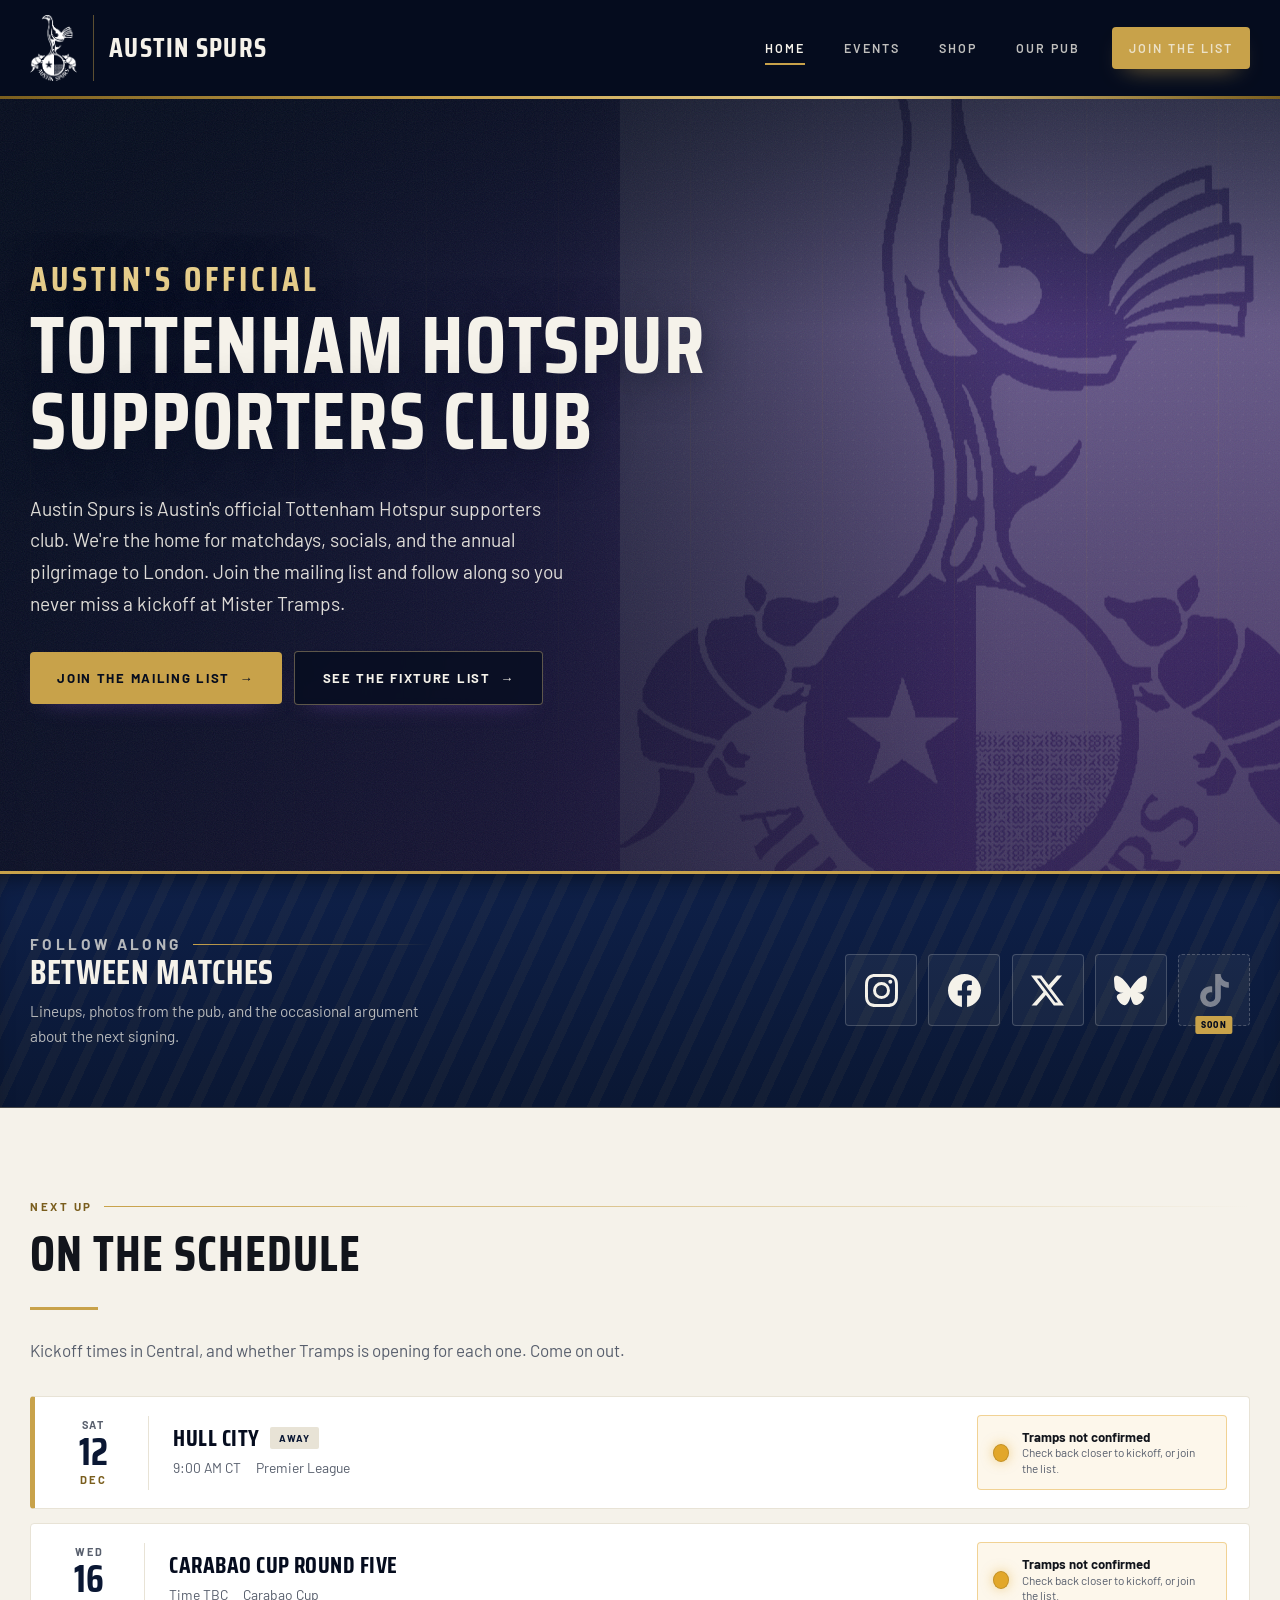
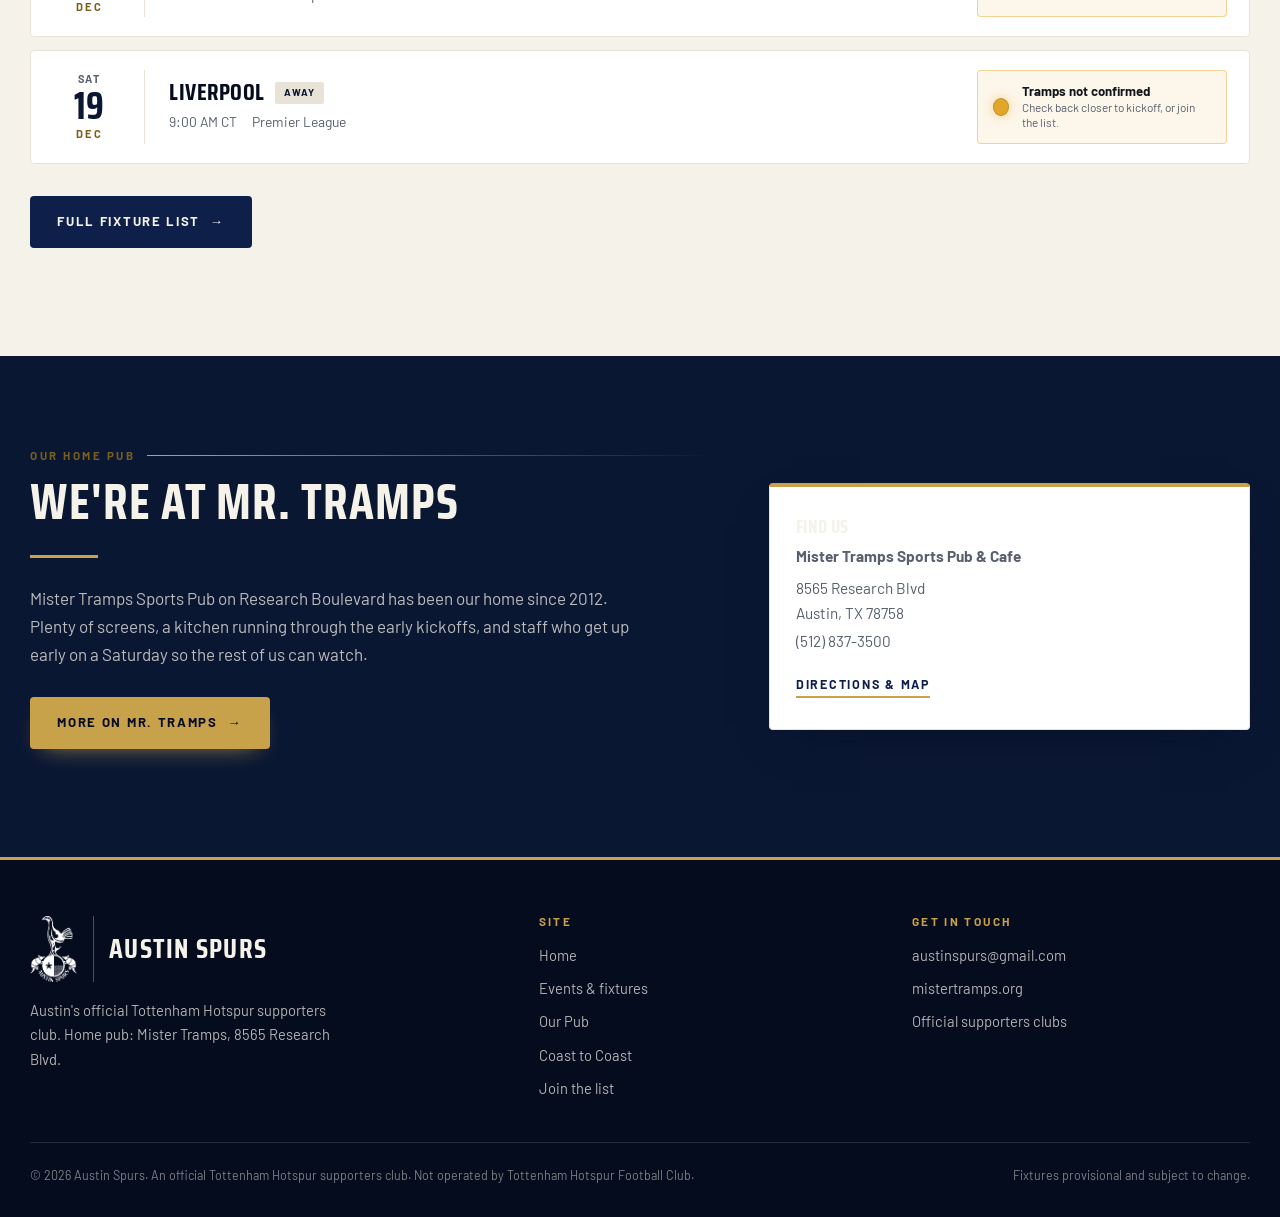
==== commit 9937ec48: "Add Shop to the header nav" ====
--- a/index.html
+++ b/index.html
@@ -69,6 +69,7 @@
       <ul>
         <li><a href="index.html" aria-current="page">Home</a></li>
         <li><a href="events.html">Events</a></li>
+        <li><a href="https://swagsta.com/collections/austin-spurs-local-club-designs">Shop</a></li>
         <li><a href="tramps.html">Our Pub</a></li>
         <li><a class="btn nav-cta" href="join.html">Join the list</a></li>
       </ul>
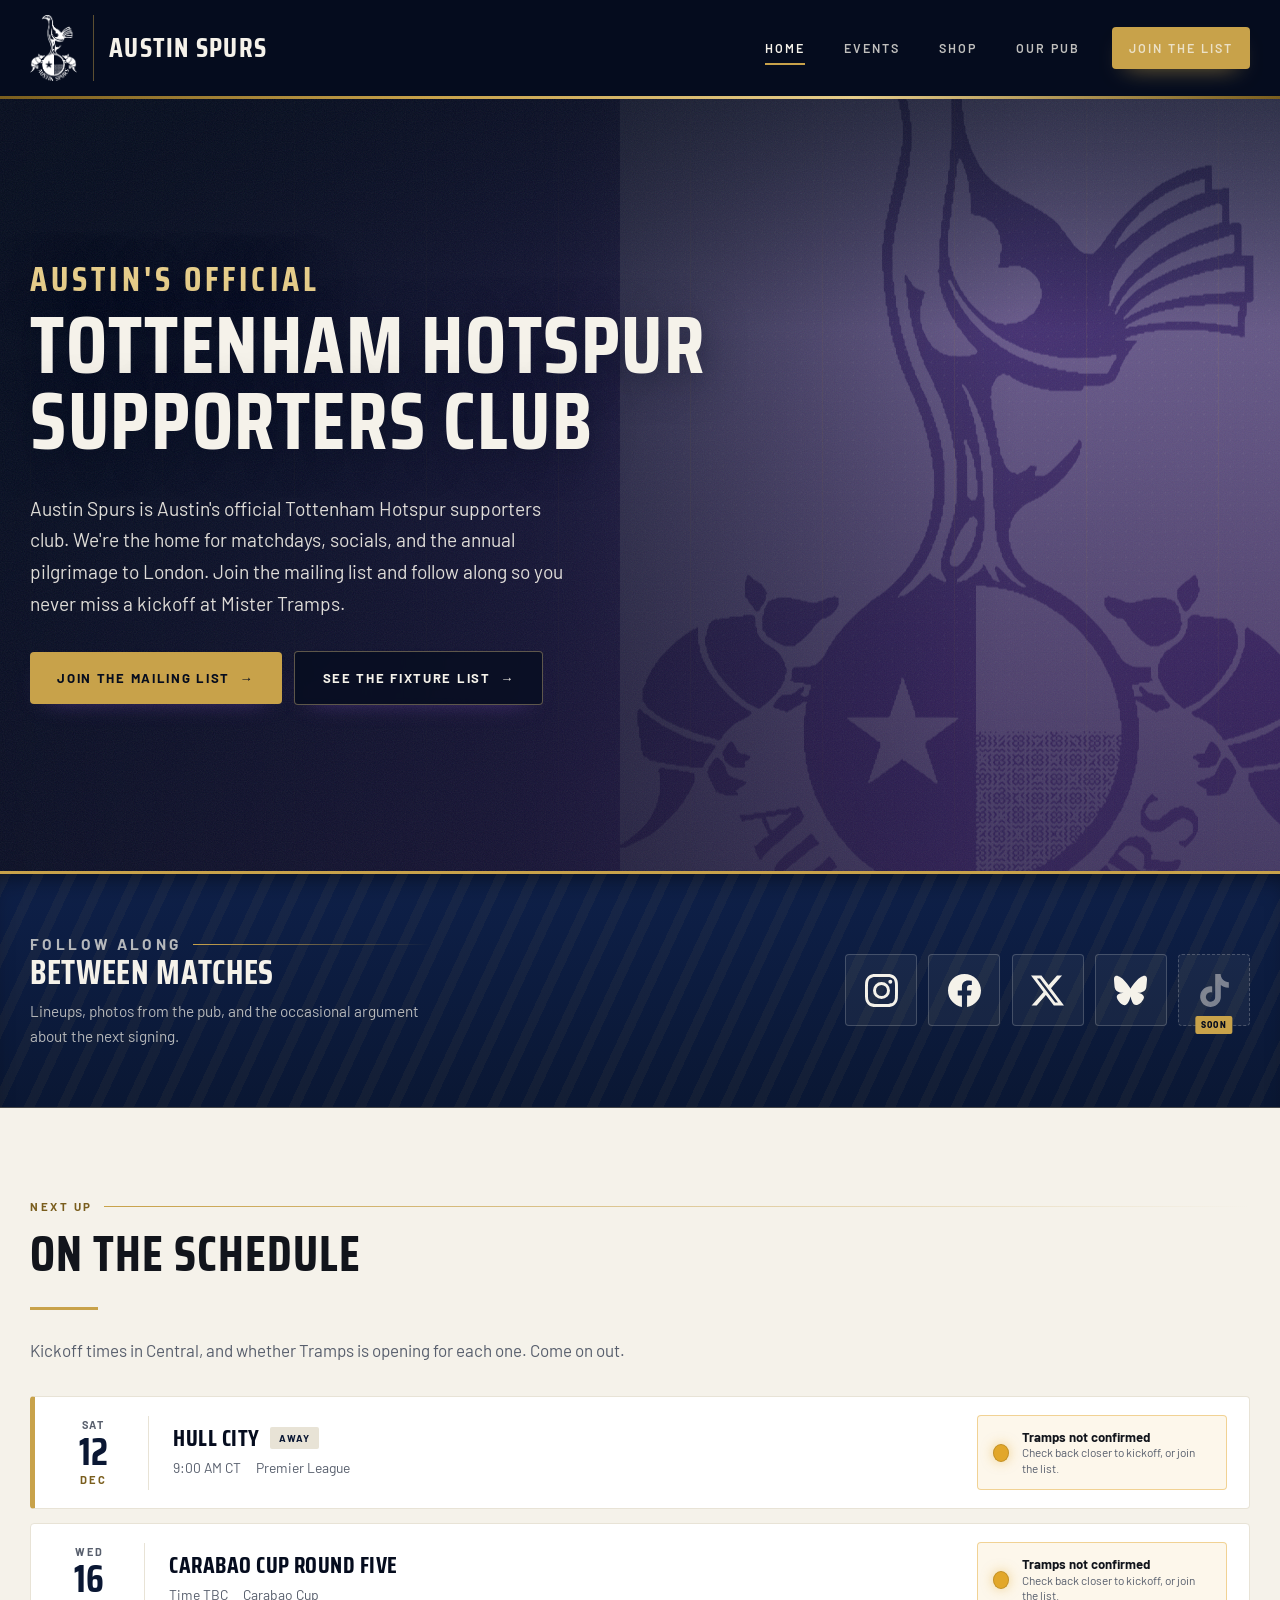
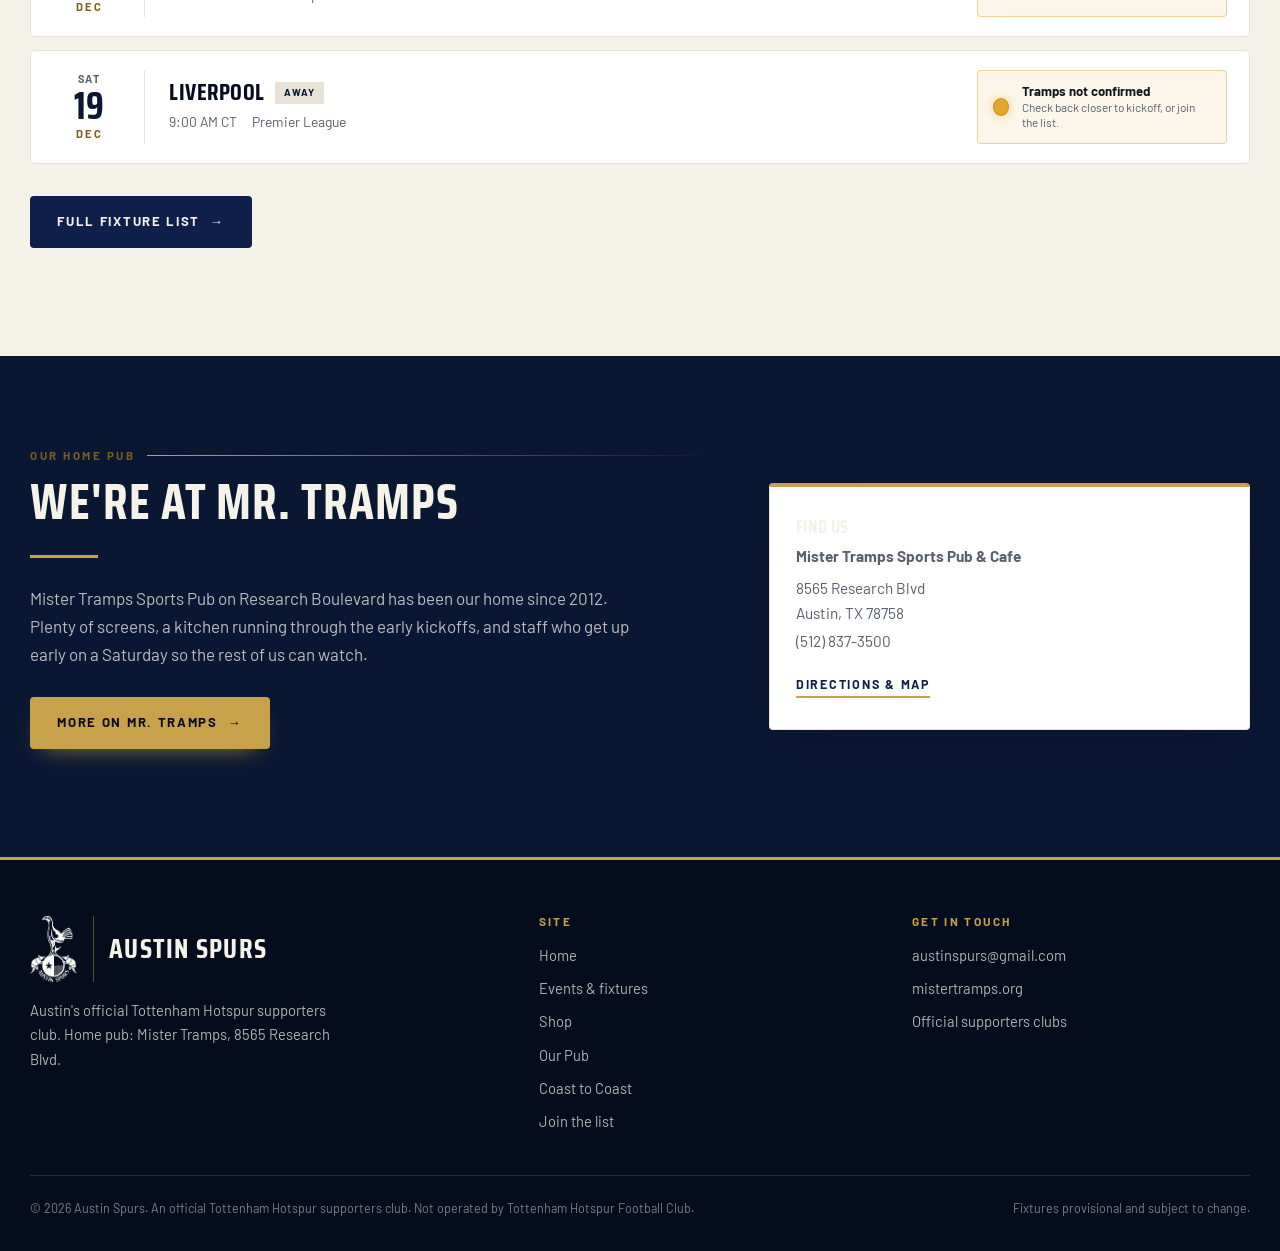
==== commit 465a7f0b: "Add Shop to the footer too" ====
--- a/index.html
+++ b/index.html
@@ -232,6 +232,7 @@
         <ul>
           <li><a href="index.html">Home</a></li>
           <li><a href="events.html">Events &amp; fixtures</a></li>
+          <li><a href="https://swagsta.com/collections/austin-spurs-local-club-designs">Shop</a></li>
           <li><a href="tramps.html">Our Pub</a></li>
           <li><a href="coast-to-coast.html">Coast to Coast</a></li>
           <li><a href="join.html">Join the list</a></li>
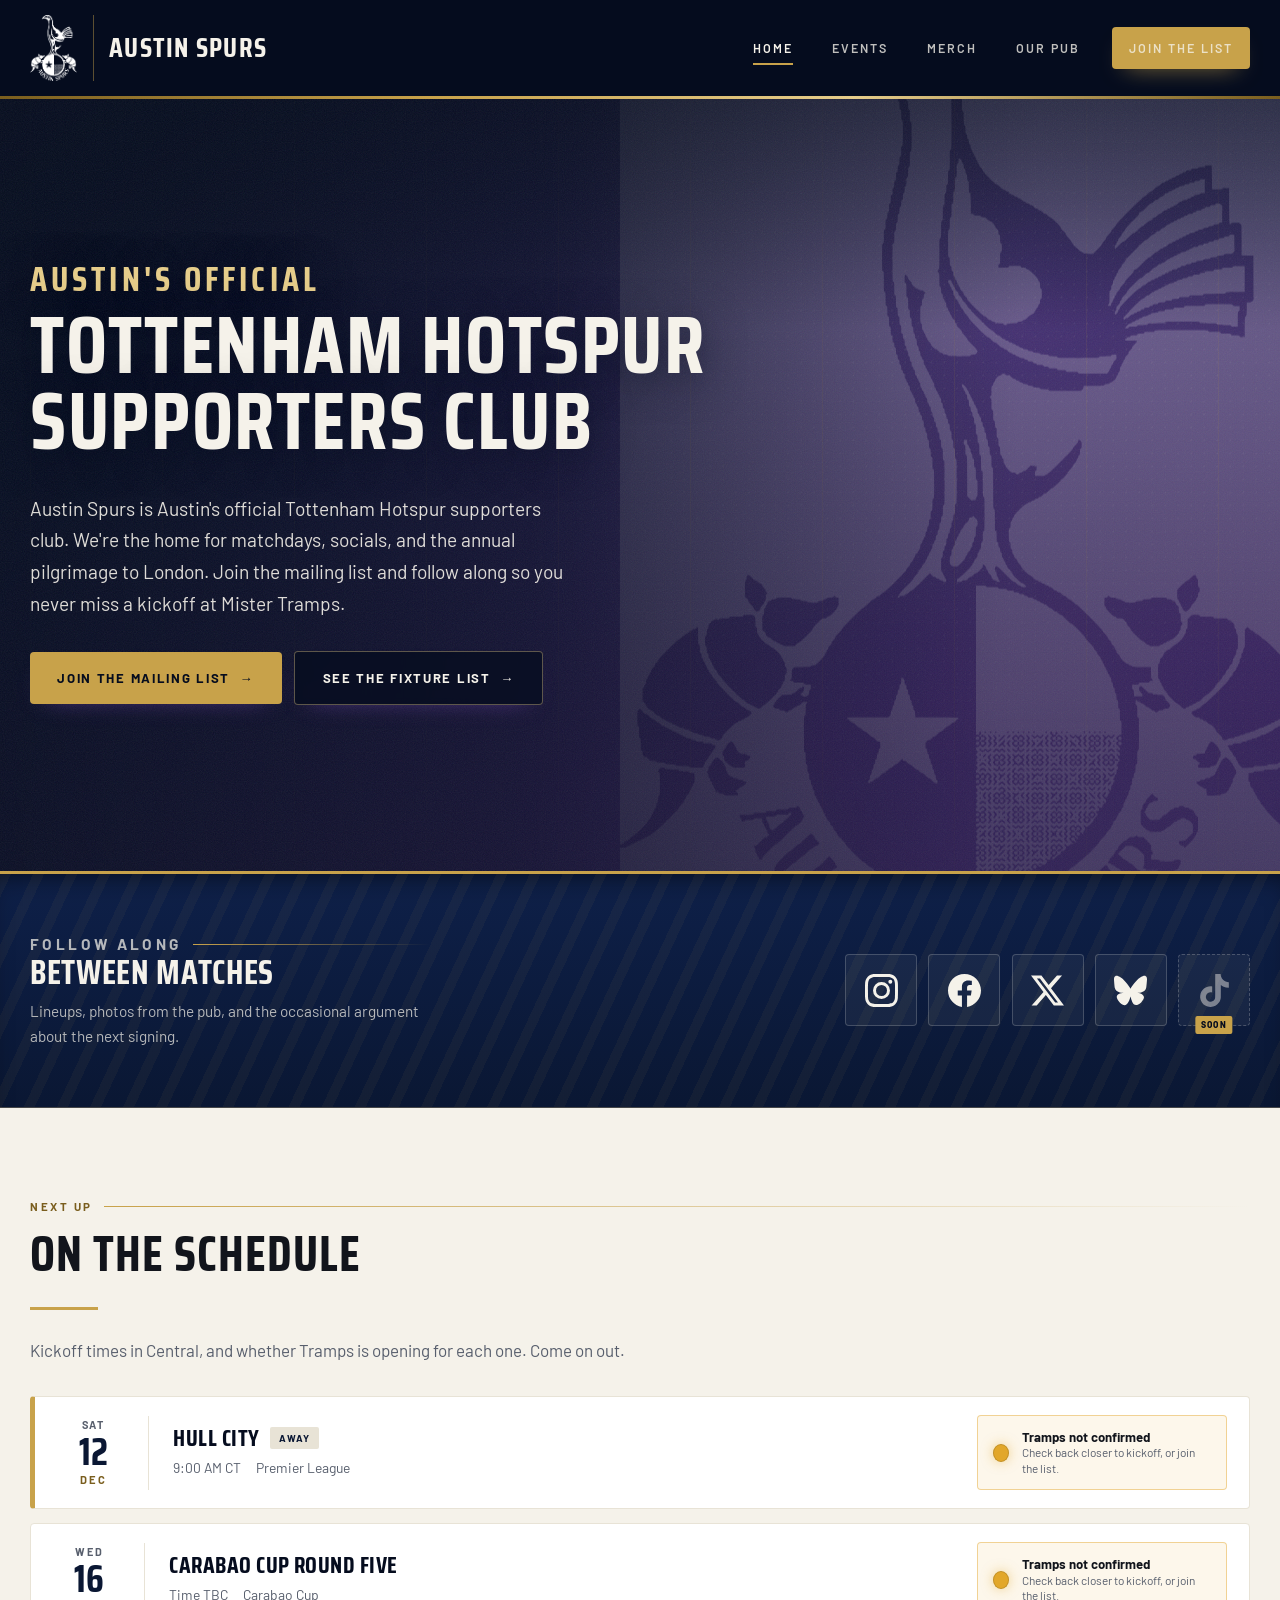
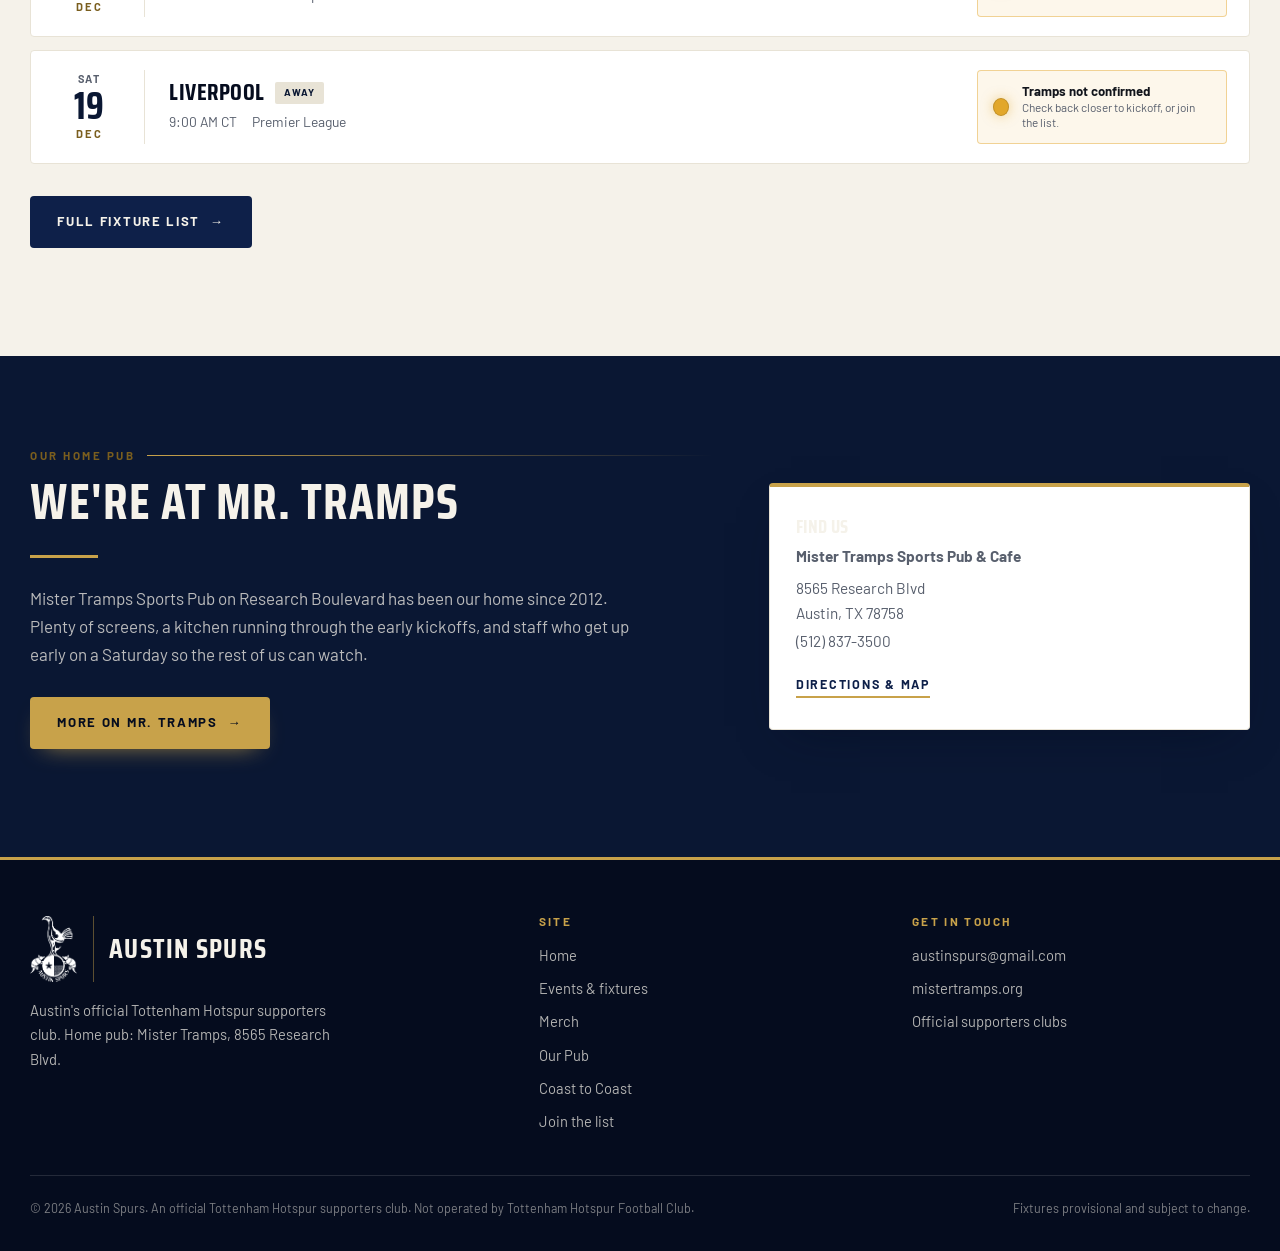
==== commit 3ec91897: "Rename Shop to Merch" ====
--- a/index.html
+++ b/index.html
@@ -69,7 +69,7 @@
       <ul>
         <li><a href="index.html" aria-current="page">Home</a></li>
         <li><a href="events.html">Events</a></li>
-        <li><a href="https://swagsta.com/collections/austin-spurs-local-club-designs">Shop</a></li>
+        <li><a href="https://swagsta.com/collections/austin-spurs-local-club-designs">Merch</a></li>
         <li><a href="tramps.html">Our Pub</a></li>
         <li><a class="btn nav-cta" href="join.html">Join the list</a></li>
       </ul>
@@ -232,7 +232,7 @@
         <ul>
           <li><a href="index.html">Home</a></li>
           <li><a href="events.html">Events &amp; fixtures</a></li>
-          <li><a href="https://swagsta.com/collections/austin-spurs-local-club-designs">Shop</a></li>
+          <li><a href="https://swagsta.com/collections/austin-spurs-local-club-designs">Merch</a></li>
           <li><a href="tramps.html">Our Pub</a></li>
           <li><a href="coast-to-coast.html">Coast to Coast</a></li>
           <li><a href="join.html">Join the list</a></li>
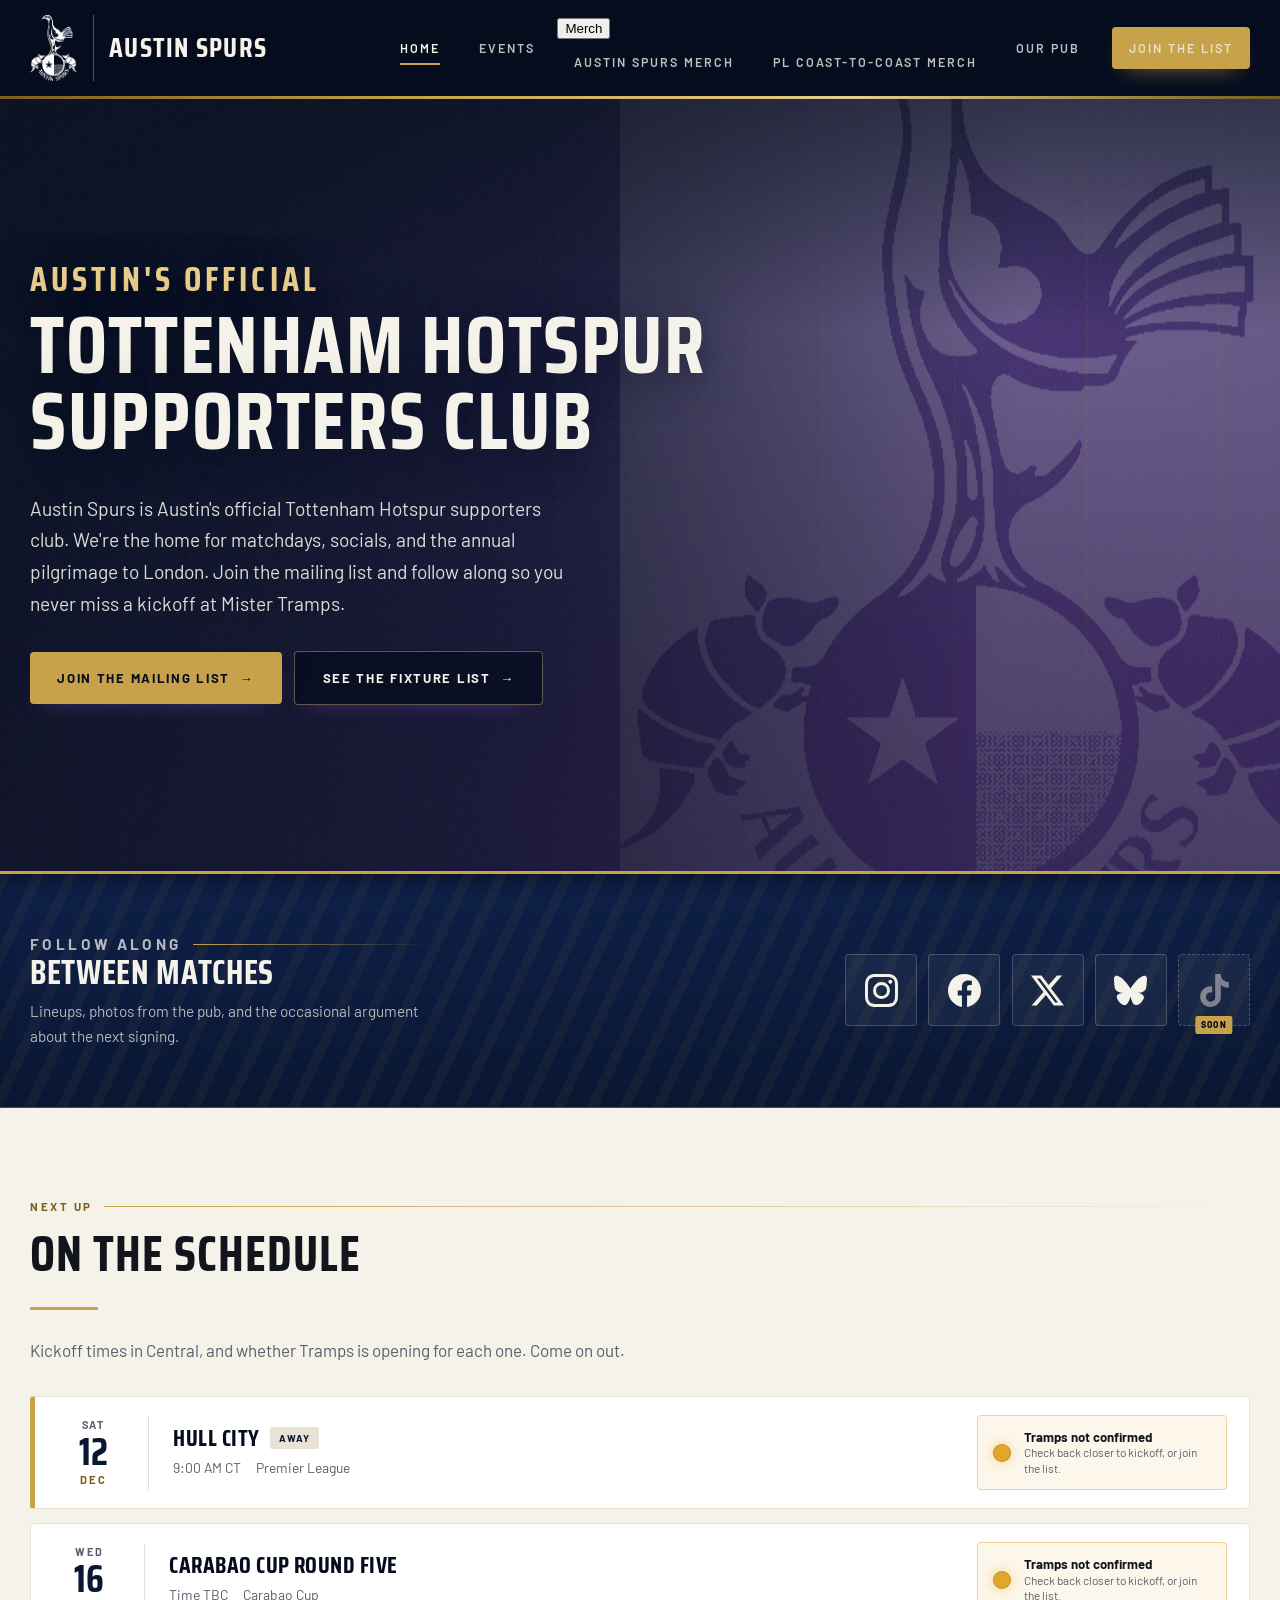
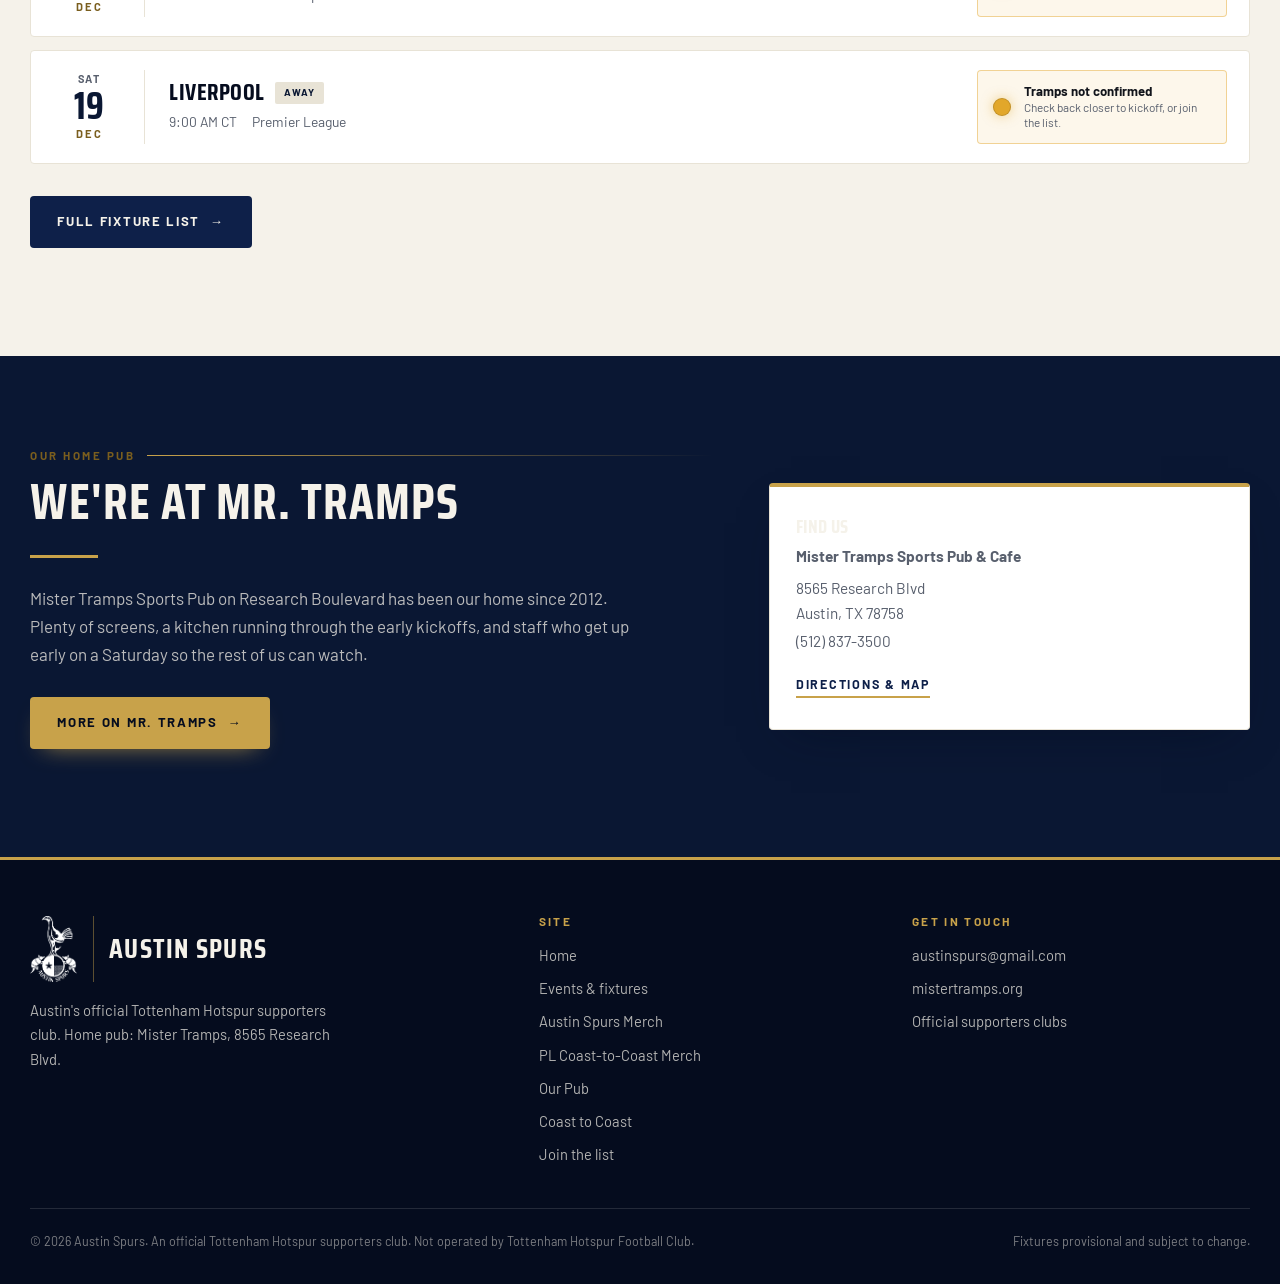
==== commit 0df78e5b: "Merch dropdown markup" ====
--- a/index.html
+++ b/index.html
@@ -69,7 +69,15 @@
       <ul>
         <li><a href="index.html" aria-current="page">Home</a></li>
         <li><a href="events.html">Events</a></li>
-        <li><a href="https://swagsta.com/collections/austin-spurs-local-club-designs">Merch</a></li>
+        <li class="nav-menu" data-open="false">
+          <button class="nav-menu__btn" type="button" aria-expanded="false" aria-controls="merch-menu">
+            Merch <span class="nav-menu__chev" aria-hidden="true"></span>
+          </button>
+          <ul class="nav-menu__list" id="merch-menu">
+            <li><a href="https://swagsta.com/collections/austin-spurs">Austin Spurs Merch</a></li>
+            <li><a href="https://swagsta.com/collections/austin-spurs-local-club-designs">PL Coast-to-Coast Merch</a></li>
+          </ul>
+        </li>
         <li><a href="tramps.html">Our Pub</a></li>
         <li><a class="btn nav-cta" href="join.html">Join the list</a></li>
       </ul>
@@ -232,7 +240,8 @@
         <ul>
           <li><a href="index.html">Home</a></li>
           <li><a href="events.html">Events &amp; fixtures</a></li>
-          <li><a href="https://swagsta.com/collections/austin-spurs-local-club-designs">Merch</a></li>
+          <li><a href="https://swagsta.com/collections/austin-spurs">Austin Spurs Merch</a></li>
+          <li><a href="https://swagsta.com/collections/austin-spurs-local-club-designs">PL Coast-to-Coast Merch</a></li>
           <li><a href="tramps.html">Our Pub</a></li>
           <li><a href="coast-to-coast.html">Coast to Coast</a></li>
           <li><a href="join.html">Join the list</a></li>
--- a/assets/css/site.css
+++ b/assets/css/site.css
@@ -735,10 +735,16 @@
 }
 .legend__item { display: flex; align-items: center; gap: .6rem; font-size: .88rem; }
 .legend__item b { font-weight: 700; }
-.legend__item span.lamp { flex: none; }
-
+/* flex: none is not optional. Every lamp sits in a flex row next to a label,
+   and a flex item defaults to flex-shrink: 1 — so the longer the label beside
+   it, the narrower the lamp gets squeezed. "Waiting on the pub" ran the TBD
+   lamp down to 15.4px wide against an unchanged 18px tall, which reads as an
+   oval. The green ones looked fine only because "Open" is short. Any status
+   whose wording grows will do the same, so pin it here on .lamp itself rather
+   than per-context. */
 .lamp {
   width: 14px; height: 14px; border-radius: 50%;
+  flex: none;
   display: inline-block;
   box-shadow: inset 0 0 0 1px rgba(0,0,0,.18);
 }
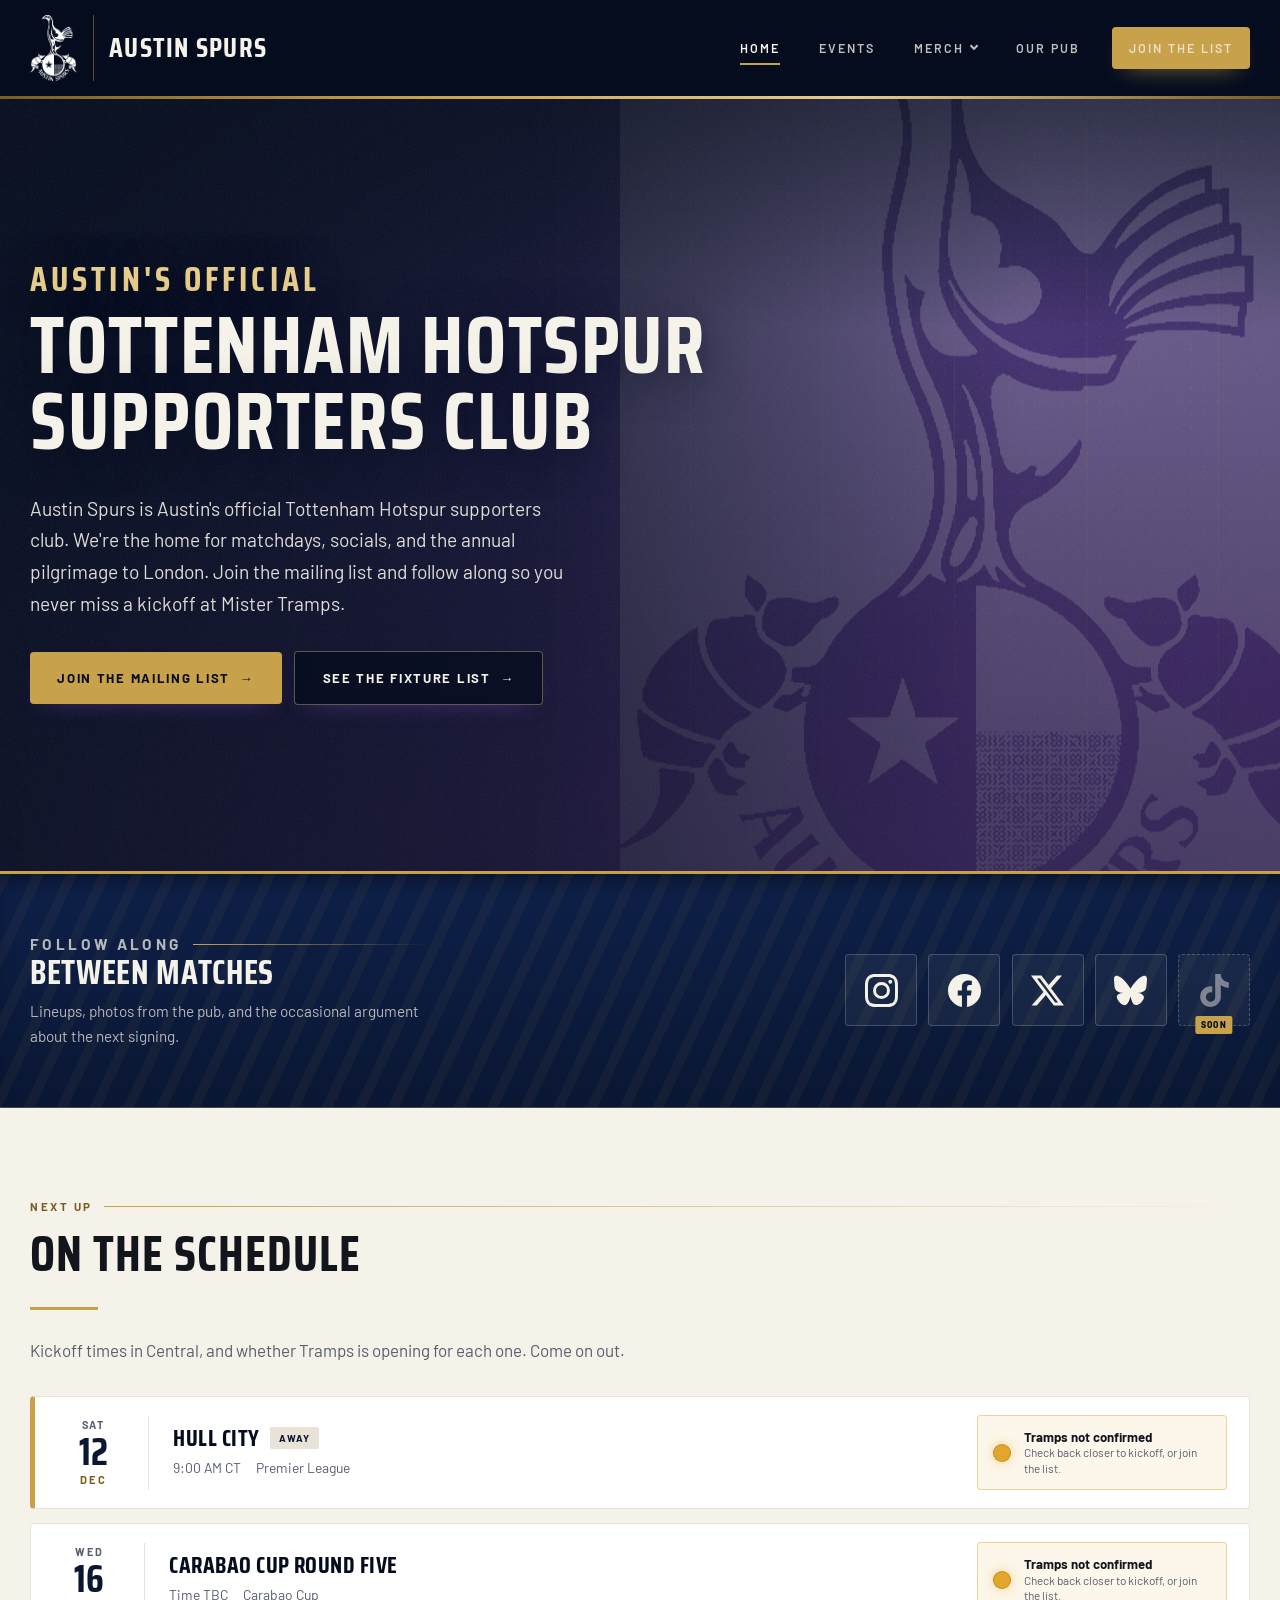
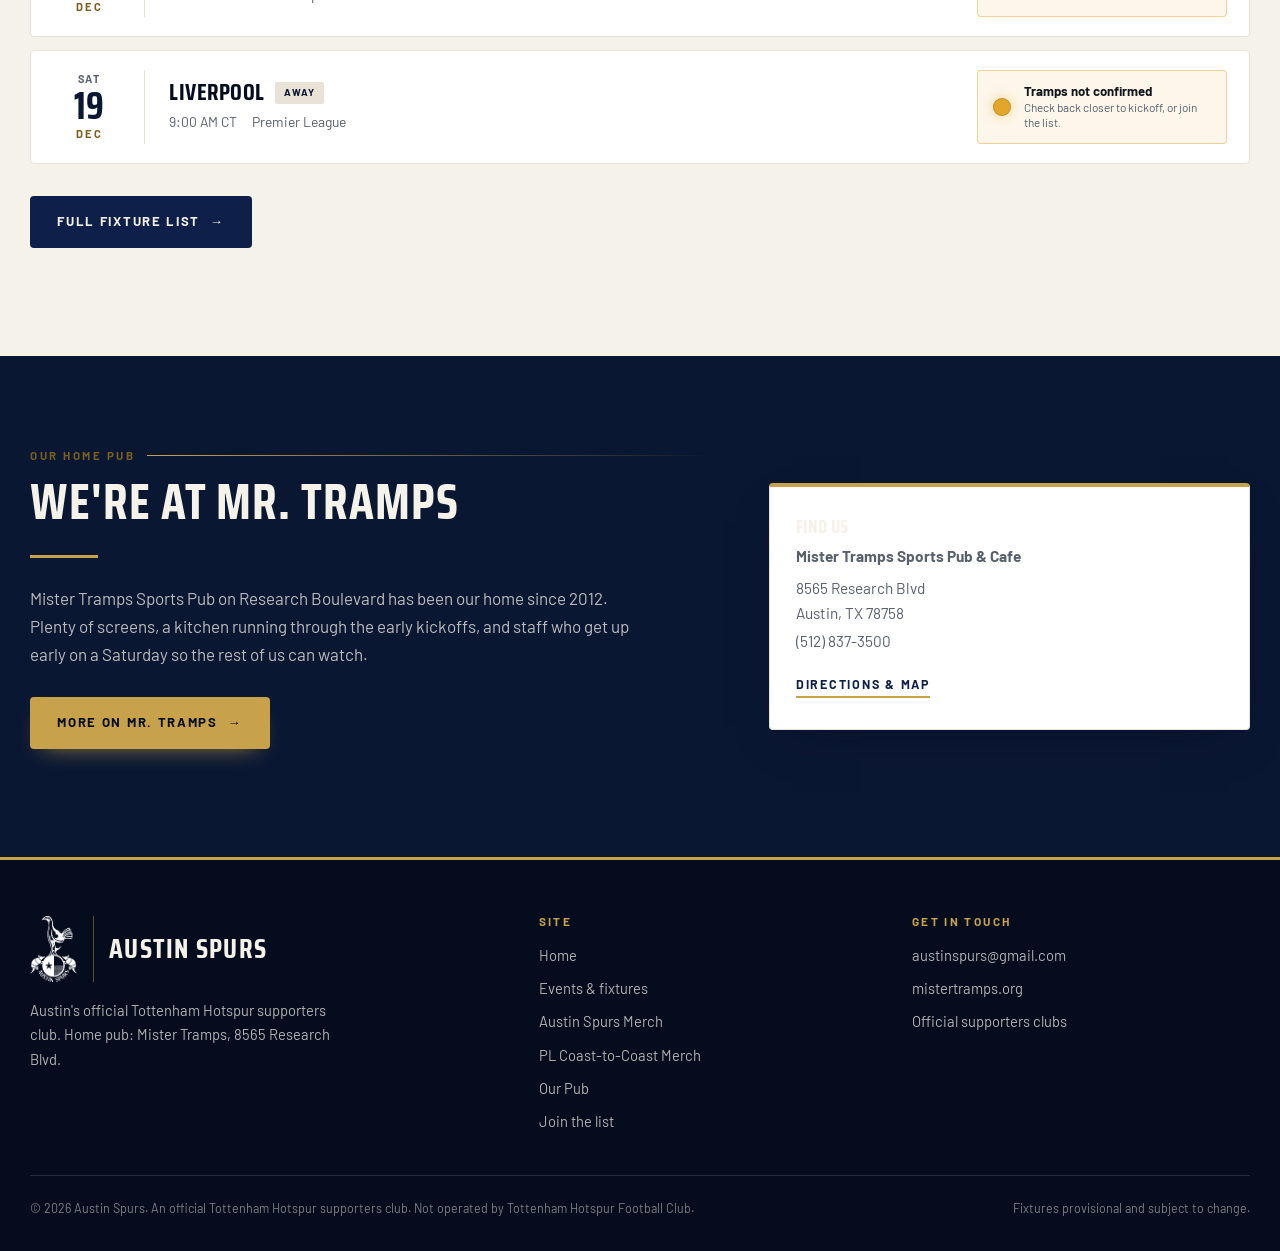
==== commit 18fa79e3: "Retire Coast to Coast page and event content" ====
--- a/index.html
+++ b/index.html
@@ -243,7 +243,6 @@
           <li><a href="https://swagsta.com/collections/austin-spurs">Austin Spurs Merch</a></li>
           <li><a href="https://swagsta.com/collections/austin-spurs-local-club-designs">PL Coast-to-Coast Merch</a></li>
           <li><a href="tramps.html">Our Pub</a></li>
-          <li><a href="coast-to-coast.html">Coast to Coast</a></li>
           <li><a href="join.html">Join the list</a></li>
         </ul>
       </div>
--- a/assets/css/site.css
+++ b/assets/css/site.css
@@ -271,6 +271,107 @@
 .site-nav a[aria-current="page"] { color: var(--bone); }
 .site-nav a[aria-current="page"]::after { transform: scaleX(1); }
 
+/* ---- Merch dropdown -------------------------------------------------------
+   The trigger is a <button>, not a link: it opens the menu and goes nowhere,
+   so there is no destination to put in an href. It has to be pixel-identical
+   to .site-nav a or it reads as a different kind of thing sitting in the row,
+   hence the repeated padding, size and tracking below rather than a shared
+   class — the anchor rule can't be widened to cover a button without dragging
+   button UA styles into every nav link.
+   -------------------------------------------------------------------------- */
+.nav-menu { position: relative; }
+.nav-menu__btn {
+  display: flex; align-items: center; gap: .45rem;
+  padding: .7rem 1.05rem;
+  /* Named explicitly rather than `inherit`. A button doesn't take the page
+     font by default, and inheriting it through the list only works while
+     nothing in between resets it — naming the token removes that dependency. */
+  font-family: var(--font-body);
+  font-weight: 600;
+  font-size: .78rem;
+  letter-spacing: .16em;
+  text-transform: uppercase;
+  color: rgba(245, 242, 234, .78);
+  background: none;
+  border: 0;
+  border-radius: var(--rad);
+  cursor: pointer;
+  position: relative;
+  transition: color .16s ease;
+}
+.nav-menu__btn::after {
+  content: "";
+  position: absolute; left: 1.05rem; right: 1.05rem; bottom: .3rem;
+  height: 2px; background: var(--brass);
+  transform: scaleX(0); transform-origin: left;
+  transition: transform .22s ease;
+}
+.nav-menu__btn:focus-visible { outline-offset: -2px; }
+.nav-menu[data-open="true"] > .nav-menu__btn { color: var(--bone); }
+.nav-menu[data-open="true"] > .nav-menu__btn::after { transform: scaleX(1); }
+
+/* Chevron drawn from two borders — no extra SVG, and it inherits the text
+   colour, so it follows the link's hover state for free. */
+.nav-menu__chev {
+  width: 6px; height: 6px;
+  border-right: 2px solid currentColor;
+  border-bottom: 2px solid currentColor;
+  transform: translateY(-2px) rotate(45deg);
+  transition: transform .22s ease;
+}
+.nav-menu[data-open="true"] .nav-menu__chev { transform: translateY(1px) rotate(-135deg); }
+
+/* Scoped as `.site-nav .nav-menu__list`, and the extra class is the whole
+   point. `.site-nav ul` already matches this nested list and carries
+   `display: flex` — at (0,1,1) it outranks a lone `.nav-menu__list` at
+   (0,1,0), so a plain class rule here loses silently and the two links sit
+   side by side in a row. Padding and margin were being lost the same way. */
+.site-nav .nav-menu__list {
+  list-style: none;
+  display: block;
+  align-items: initial;
+  gap: 0;
+  margin: 0;
+  padding: .35rem;
+  position: absolute; top: calc(100% + .3rem); left: 0;
+  min-width: 100%;
+  background: var(--navy-800);
+  border: 1px solid rgba(200, 162, 74, .28);
+  border-top: 3px solid var(--brass);
+  border-radius: var(--rad);
+  box-shadow: 0 18px 38px rgba(5, 12, 30, .5);
+  z-index: 70;
+  /* visibility rather than display so the panel can animate, and so it stays
+     out of the tab order while closed */
+  opacity: 0; visibility: hidden;
+  transform: translateY(-6px);
+  transition: opacity .18s ease, transform .18s ease, visibility .18s;
+}
+.site-nav .nav-menu[data-open="true"] > .nav-menu__list {
+  opacity: 1; visibility: visible; transform: none;
+}
+.site-nav .nav-menu__list li { display: block; }
+.nav-menu__list a {
+  white-space: nowrap;
+  padding: .7rem .9rem .75rem;
+  font-size: .72rem;
+  letter-spacing: .1em;   /* nav tracking would run these two labels very wide */
+}
+/* Same sliding brass rule as the top row, not a filled background. A block of
+   colour behind the text was too heavy for a small panel and read as a
+   selected state rather than a hover. */
+.nav-menu__list a::after { left: .9rem; right: .9rem; bottom: .35rem; }
+.nav-menu__list a:hover { background: none; color: var(--bone); }
+
+/* Hover to open, pointer devices on the wide layout only. Below 900px the
+   panel is inline in the burger sheet, where hover means nothing. */
+@media (hover: hover) and (min-width: 901px) {
+  .site-nav .nav-menu:hover > .nav-menu__list { opacity: 1; visibility: visible; transform: none; }
+  .nav-menu:hover > .nav-menu__btn { color: var(--bone); }
+  .nav-menu:hover > .nav-menu__btn::after { transform: scaleX(1); }
+  .nav-menu:hover .nav-menu__chev { transform: translateY(1px) rotate(-135deg); }
+}
+
 .nav-cta { margin-left: .6rem; padding: .7rem 1.2rem; font-size: .74rem; }
 
 .nav-toggle {
@@ -291,11 +392,53 @@
     max-height: 0; overflow: hidden;
     transition: max-height .28s ease;
   }
-  .site-nav[data-open="true"] { max-height: 400px; }
+  /* 400px was sized for five rows. The two merch sub-items push the sheet past
+     that, and max-height clips silently rather than erroring — the bottom of
+     the menu just vanishes. Raised with room to spare. */
+  .site-nav[data-open="true"] { max-height: 620px; }
   .site-nav ul { flex-direction: column; align-items: stretch; padding: .6rem 1.25rem 1.25rem; gap: 0; }
   .site-nav a { padding: .95rem .2rem; border-bottom: 1px solid rgba(245, 242, 234, .1); }
   .site-nav a::after { left: .2rem; right: auto; width: 26px; }
-  .nav-cta { margin: 1rem .2rem 0; justify-content: center; }
+  /* The rule above puts a hairline under every nav link, which is right for a
+     list of links and wrong under a brass button — it reads as a stray
+     underline hanging off the CTA. */
+  .nav-cta { margin: 1rem .2rem 0; justify-content: center; border-bottom: 0; }
+
+  /* In the burger sheet the panel is inline and indented, not floating, and
+     it starts open — the sheet is already a vertical list, so hiding two
+     links behind a second tap buys nothing. */
+  .nav-menu { position: static; }
+  .nav-menu__btn {
+    width: 100%;
+    justify-content: space-between;
+    padding: .95rem .2rem;
+    border-bottom: 1px solid rgba(245, 242, 234, .1);
+  }
+  .nav-menu__btn::after { left: .2rem; right: auto; width: 26px; }
+  .site-nav .nav-menu__list {
+    position: static;
+    min-width: 0;
+    padding: 0 0 0 1rem;
+    background: none;
+    border: 0;
+    border-radius: 0;
+    box-shadow: none;
+    opacity: 1; visibility: visible; transform: none;
+    max-height: 0; overflow: hidden;
+    transition: max-height .24s ease;
+  }
+  .site-nav .nav-menu[data-open="true"] > .nav-menu__list { max-height: 220px; }
+  /* No separator hairlines on the two sub-items. They're a pair sitting under
+     one parent, and ruling them off made them look like two more top-level
+     entries rather than a set belonging to Merch. The indent already says it. */
+  .nav-menu__list a {
+    padding: .78rem .2rem;
+    font-size: .74rem;
+    color: rgba(245, 242, 234, .66);
+    border-bottom: 0;
+  }
+  .nav-menu__list a::after { left: .2rem; right: auto; width: 26px; bottom: .25rem; }
+  .nav-menu__list a:hover { background: none; }
 }
 
 /* ==========================================================================
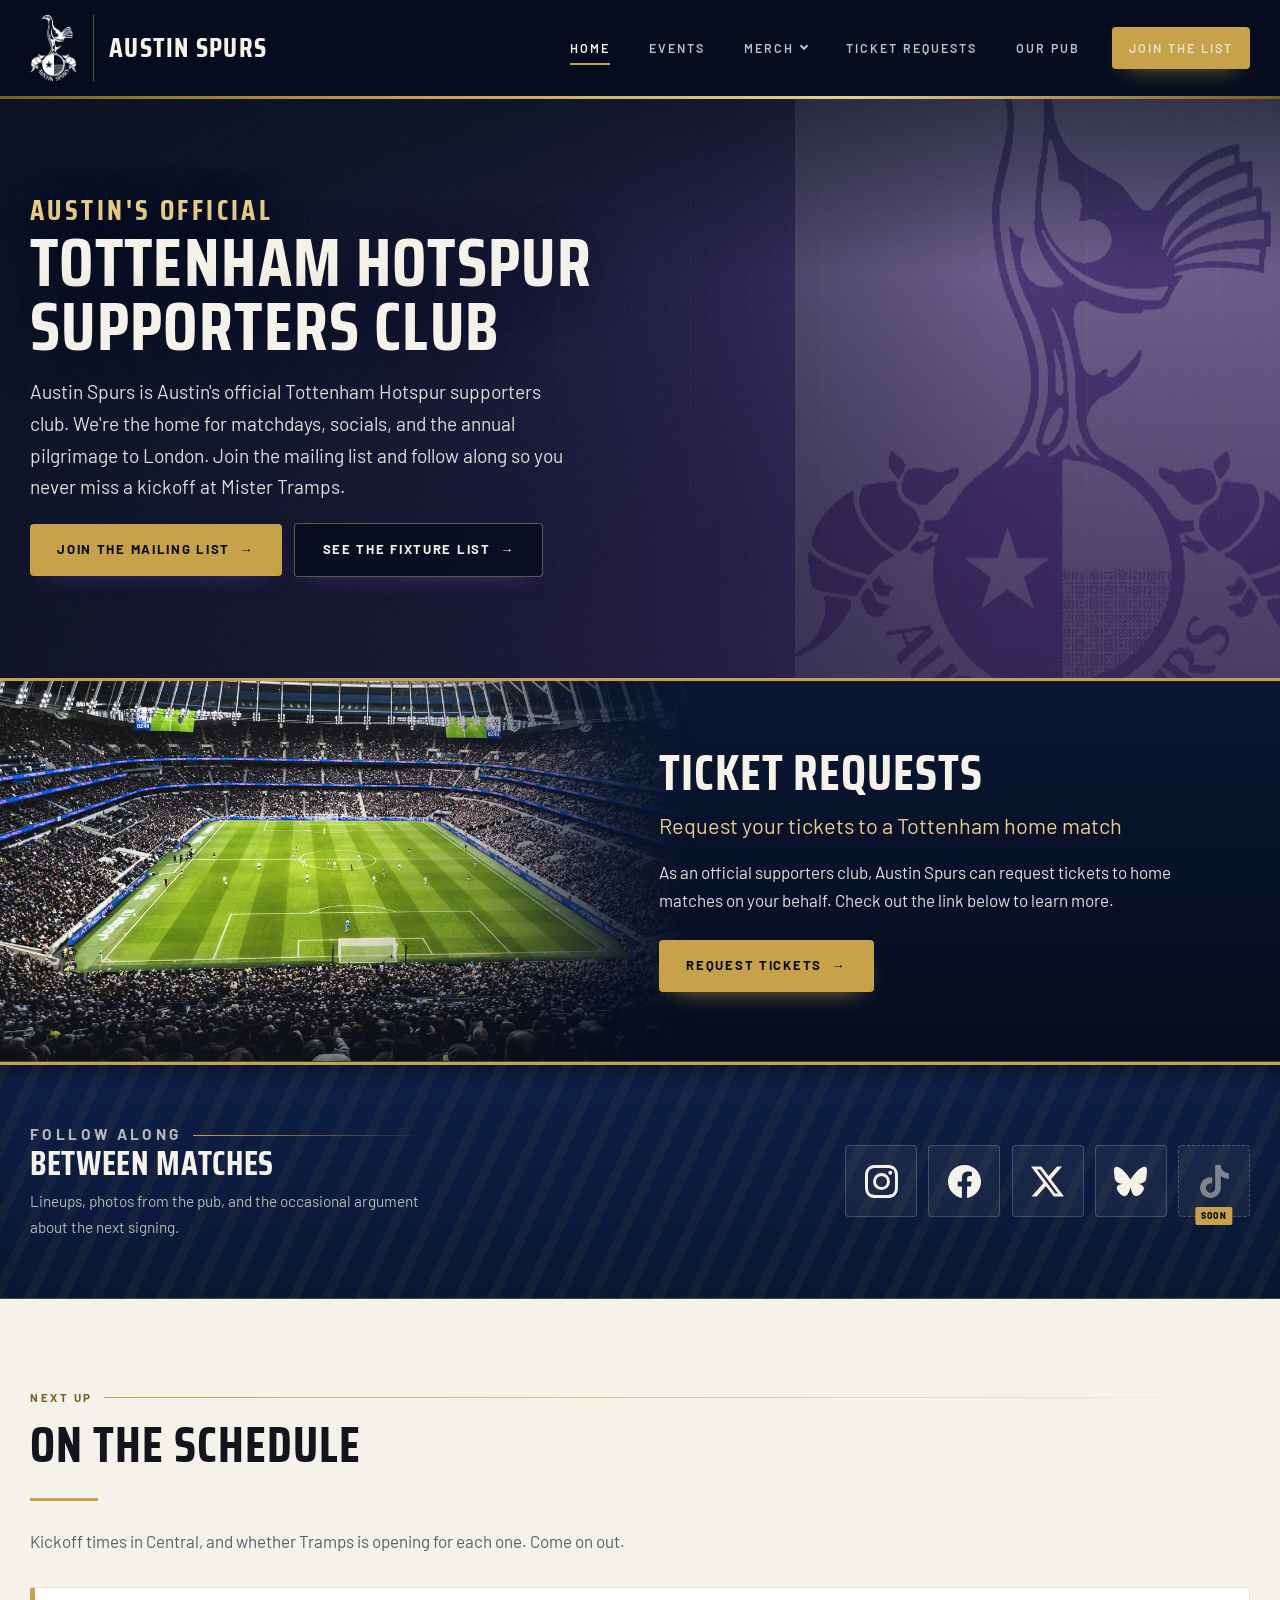
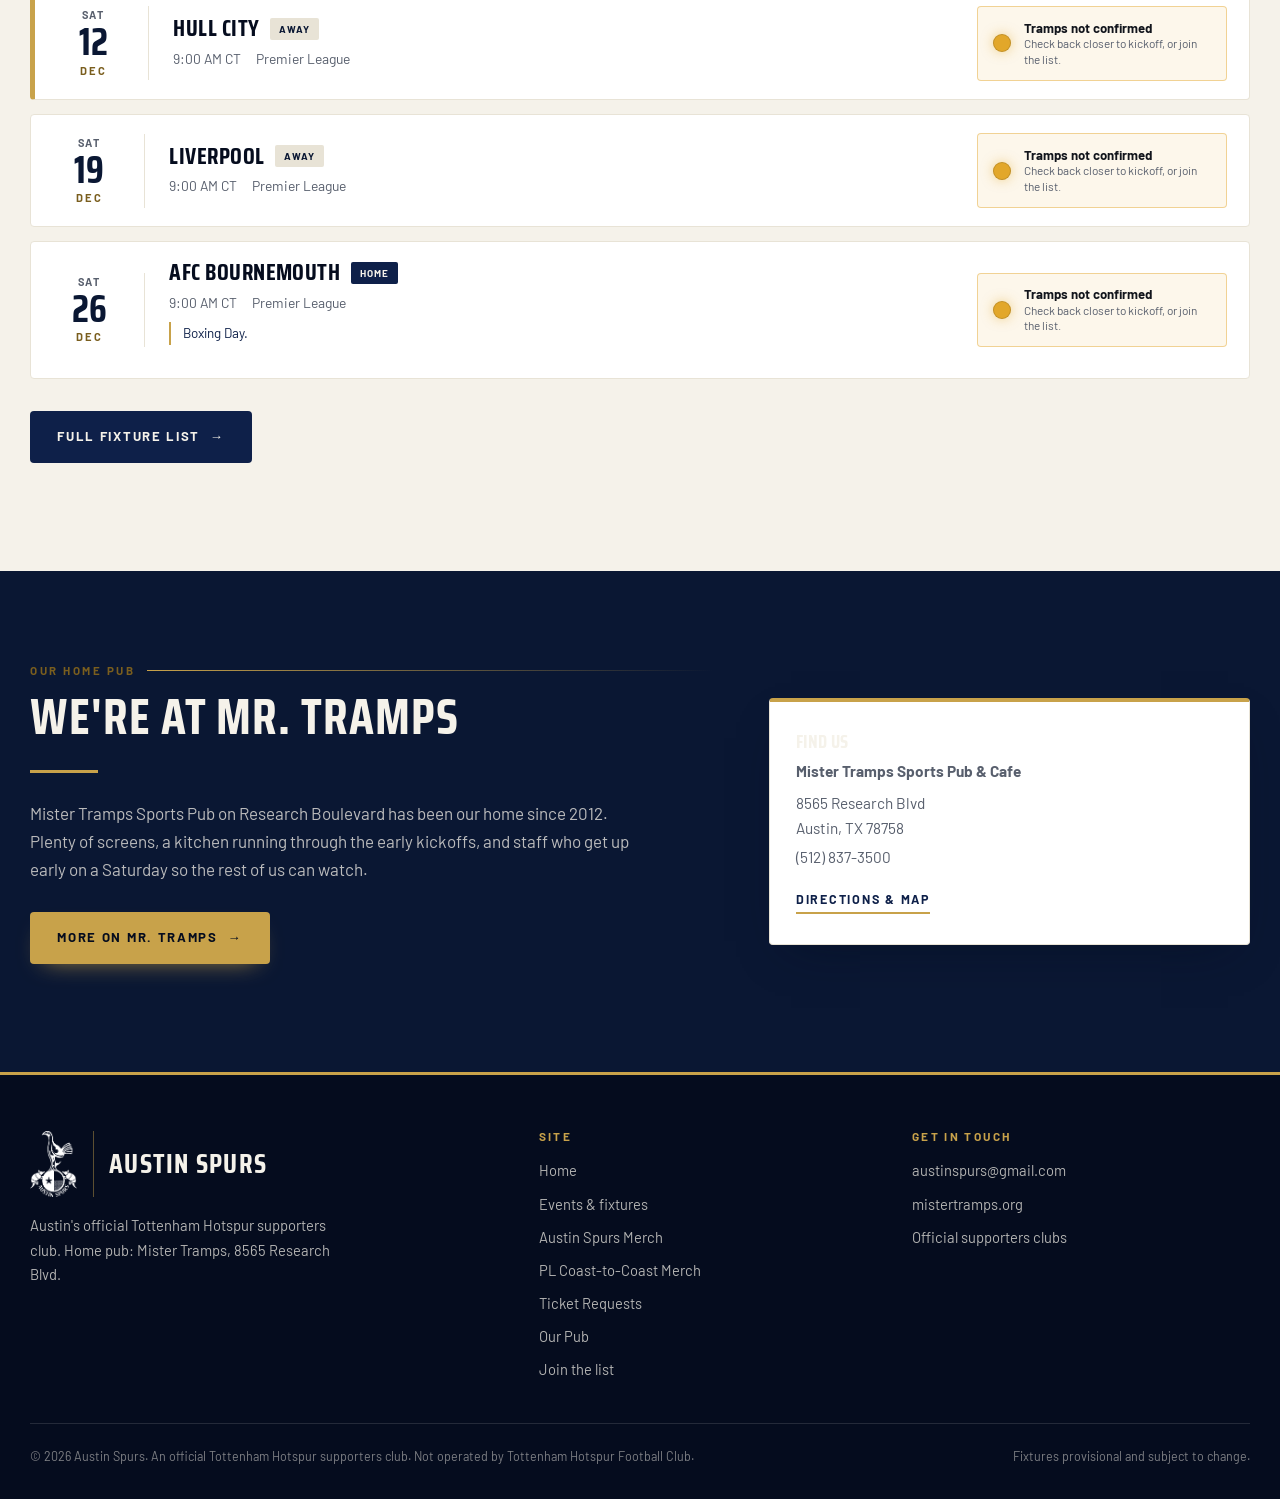
==== commit 652ff3e9: "Link ticket requests into the site, add a home page band Header and footer on all five pages, betwee" ====
--- a/index.html
+++ b/index.html
@@ -78,6 +78,7 @@
             <li><a href="https://swagsta.com/collections/austin-spurs-local-club-designs">PL Coast-to-Coast Merch</a></li>
           </ul>
         </li>
+        <li><a href="ticket-requests.html">Ticket Requests</a></li>
         <li><a href="tramps.html">Our Pub</a></li>
         <li><a class="btn nav-cta" href="join.html">Join the list</a></li>
       </ul>
@@ -125,6 +126,45 @@
         <a class="btn" href="join.html">Join the mailing list <span class="arw" aria-hidden="true">&rarr;</span></a>
         <a class="btn btn--ghost" href="events.html">See the fixture list <span class="arw" aria-hidden="true">&rarr;</span></a>
       </div>
+    </div>
+  </div>
+</section>
+
+<!-- =========================== TICKETS ===========================
+     The photo bleeds off the LEFT edge of the viewport and the band's own navy
+     washes across its right side, so the image emerges from the band rather
+     than sitting in a box on top of it. Flipped from right to left on Joe's
+     call, 16 Sep 2026 — if it flips back, the mask direction, the media inset
+     and .tix-band__copy's grid-column all have to move together.
+
+     The wash is a gradient overlay in the band colour, not mask-image: it
+     renders identically everywhere and degrades to a plain dark photo rather
+     than a hard rectangle if anything about it fails.
+
+     The left-hand grid cell is deliberately empty. It is a spacer that keeps
+     the copy out of the photo, so the layout needs no percentage arithmetic
+     tuned to one viewport width.
+
+     Copy is evergreen on purpose: no block counts, no dates, nothing that
+     needs revisiting when the allocation or the schedule changes.
+     ================================================================ -->
+<section class="tix-band" aria-labelledby="tix-heading">
+  <div class="tix-band__media" aria-hidden="true">
+    <img src="assets/img/inside-the-ground.jpg" width="1200" height="800" loading="lazy" alt="">
+  </div>
+  <div class="tix-band__inner">
+    <!-- Joe's copy, 16 Sep 2026, used as written. No eyebrow here on purpose:
+         his title and subtitle already do the job an eyebrow/title pair does
+         elsewhere, and keeping "Home matches" above them put "home match"
+         three times in four lines. -->
+    <div class="tix-band__copy">
+      <h2 id="tix-heading">Ticket Requests</h2>
+      <p class="tix-band__sub">Request your tickets to a Tottenham home match</p>
+      <p>
+        As an official supporters club, Austin Spurs can request tickets to home
+        matches on your behalf. Check out the link below to learn more.
+      </p>
+      <a class="btn" href="ticket-requests.html">Request tickets <span class="arw" aria-hidden="true">&rarr;</span></a>
     </div>
   </div>
 </section>
@@ -242,6 +282,7 @@
           <li><a href="events.html">Events &amp; fixtures</a></li>
           <li><a href="https://swagsta.com/collections/austin-spurs">Austin Spurs Merch</a></li>
           <li><a href="https://swagsta.com/collections/austin-spurs-local-club-designs">PL Coast-to-Coast Merch</a></li>
+          <li><a href="ticket-requests.html">Ticket Requests</a></li>
           <li><a href="tramps.html">Our Pub</a></li>
           <li><a href="join.html">Join the list</a></li>
         </ul>
--- a/assets/css/site.css
+++ b/assets/css/site.css
@@ -449,7 +449,13 @@
    The spread between them is what stops a flat gradient reading as flat. */
 .hero {
   position: relative;
-  min-height: clamp(560px, 86vh, 820px);
+  /* Cut 25% on Joe's call (16 Sep 2026), from clamp(560px, 86vh, 820px), to
+     bring the ticket requests band below it up the page. The parallax travel
+     in site.js was cut by the same 25% in the same pass: the crest's overhang
+     budget scales with hero height but the travel is fixed pixels, so
+     shortening the hero alone would have slid the crest's top edge into frame
+     on a shallow viewport. Change one, change the other. */
+  min-height: clamp(420px, 64.5vh, 615px);
   display: grid;
   align-items: center;
   overflow: hidden;
@@ -550,7 +556,12 @@
   position: relative; z-index: 3;
   width: var(--shell);
   margin-inline: auto;
-  padding: 5rem 0;
+  /* Was 5rem. The hero is content-driven at mid widths, so min-height alone
+     could not shorten it there — at 1280x800 the clamp sat at 516px while the
+     content needed 756px. This padding plus the title size below are what
+     actually deliver the 25% cut. Measured: 26% off at 1280x800, 23% at
+     400x700, 25% at 768x900, 1440x900 and 1920x1080. */
+  padding: 1.7rem 0;
   color: var(--bone);
   max-width: none;
 }
@@ -559,9 +570,12 @@
 /* One sentence, three sizes. The scale shift is what gives the headline
    somewhere to go without adding more words. */
 .hero__title {
-  font-size: clamp(2.7rem, 6.6vw, 5.1rem);
+  /* Down from clamp(2.7rem, 6.6vw, 5.1rem) as part of the 25% hero cut. The
+     title is two lines plus the lead-in, so it is the single biggest block in
+     the hero and spacing alone could not get there. */
+  font-size: clamp(2.35rem, 5.5vw, 4.25rem);
   color: var(--bone);
-  margin-bottom: .4em;
+  margin-bottom: .25em;
   text-shadow: 0 6px 40px rgba(5, 12, 30, .55);
 }
 .hero__title .lead-in {
@@ -569,7 +583,7 @@
   font-size: .42em;
   letter-spacing: .12em;
   color: var(--brass-lt);
-  margin-bottom: .35em;
+  margin-bottom: .25em;     /* was .35em, part of the hero cut */
 }
 .hero__title em { font-style: normal; display: block; }
 
@@ -577,7 +591,7 @@
   font-size: clamp(1.04rem, 1.5vw, 1.2rem);
   color: rgba(245, 242, 234, .9);
   max-width: 50ch;
-  margin-bottom: 2rem;
+  margin-bottom: 1.25rem;   /* was 2rem, part of the hero cut */
 }
 .hero__actions { display: flex; flex-wrap: wrap; gap: .8rem; align-items: center; }
 
@@ -613,6 +627,17 @@
   width: var(--shell); margin-inline: auto;
   padding: 4.5rem 0 4rem;
 }
+/* Photo variant. The base scrim was tuned for the flat navy art layer; over a
+   crowd shot the right-hand end of the headline was landing on bright faces at
+   about 2.8:1. Deepened stops take it to ~3.5:1, which clears the large-text
+   threshold, and the photo still reads through at 68%. Scoped to this page so
+   the other heroes keep the lighter wash. */
+.page-hero--photo::before {
+  background:
+    linear-gradient(100deg, rgba(5, 12, 30, .96) 0%, rgba(5, 12, 30, .86) 42%, rgba(5, 12, 30, .68) 100%),
+    linear-gradient(0deg, rgba(5, 12, 30, .4) 0%, rgba(5, 12, 30, .12) 100%);
+}
+
 .page-hero__title { font-size: clamp(2.5rem, 6vw, 4.6rem); color: var(--bone); }
 .page-hero__lede { max-width: 56ch; color: rgba(245,242,234,.85); margin-bottom: 0; }
 
@@ -708,9 +733,79 @@
 .section--navy { background: var(--navy-800); color: var(--bone); }
 .section--navy h2, .section--navy h3 { color: var(--bone); }
 .section--paper { background: var(--bone-2); }
+/* Trims, where two stacked section paddings left more air than the content
+   wanted. sm is about 20% off; xs is the big cut between flag bearers and the
+   gallery, which were nearly 200px apart. */
+.section--pad-top-sm { padding-top: clamp(2.8rem, 5.6vw, 4.8rem); }
+.section--pad-bot-sm { padding-bottom: clamp(2.8rem, 5.6vw, 4.8rem); }
+.section--pad-top-xs { padding-top: clamp(1.6rem, 3vw, 2.4rem); }
+.section--pad-bot-xs { padding-bottom: clamp(1.6rem, 3vw, 2.4rem); }
+/* A section trimmed to hug the gallery needs its closing padding back once the
+   gallery is out of the flow, or it butts straight into whatever follows. That
+   happens below 900px, where the gallery is hidden by width. The [hidden]
+   variant of this rule is kept so the section can be pulled again without the
+   padding breaking. */
+.section--pad-bot-xs:has(+ .gallery-section[hidden]) {
+  padding-bottom: clamp(2.8rem, 5.6vw, 4.8rem);
+}
+@media (max-width: 900px) {
+  .section--pad-bot-xs:has(+ .gallery-section) { padding-bottom: clamp(2.8rem, 5.6vw, 4.8rem); }
+}
 .section__title { font-size: clamp(2rem, 4vw, 3.1rem); margin-bottom: .6em; }
+
+/* ==========================================================================
+   SECTION HEAD — title block on the left, its lede beside it.
+
+   Why: a 54-60ch lede under a heading leaves the right half of a 1220px shell
+   empty, which is what reads as "crammed to the left" on a desktop. Pairing
+   them uses the width without stretching any line of text past a comfortable
+   measure. Stacks back to one column under 1040px, where there is no width to
+   spare and the original order is the right one.
+   ========================================================================== */
+.section-head { margin-bottom: 2.2rem; }
+.section-head--last, .shell > .section-head:last-child { margin-bottom: 0; }
+
+@media (min-width: 1040px) {
+  .section-head {
+    display: grid;
+    grid-template-columns: minmax(0, 1fr) minmax(0, 1.1fr);
+    gap: clamp(2rem, 4.5vw, 4rem);
+    align-items: end;
+  }
+  .section-head .rule { margin-bottom: 0; }
+  .section-head__title { padding-bottom: .1rem; }
+
+  /* Let the aside fill its column. A 54ch cap inside a ~690px column wrapped
+     short copy into a narrow three-line stack while leaving ~180px unused
+     beside it, which is what read as cramped. The flag-bearers copy looked
+     right only because .prose never capped it. 66ch keeps the measure
+     readable while using the column. */
+  .section-head__aside .section-callout,
+  .section-head__aside .section__lede { max-width: 66ch; }
+}
+
+/* On a wide display the 1220px cap is the thing making the page feel narrow.
+   Scoped with :has() so only this page widens while the rest of the site is
+   reviewed — promoting it is a one-line change to the :root token. */
+@media (min-width: 1500px) {
+  html:has(.page-bar) { --shell: min(1380px, 100% - 4rem); }
+}
 .section__lede { max-width: 60ch; color: var(--muted); }
 .section--navy .section__lede { color: rgba(245,242,234,.75); }
+
+/* A lede that carries a warning rather than a description. Ink, not muted, and
+   set larger, because the grey treatment was letting people skim past it. */
+.section-callout {
+  max-width: 54ch;
+  font-size: clamp(1.08rem, 1.5vw, 1.26rem);
+  line-height: 1.5;
+  font-weight: 600;
+  color: var(--ink);
+  border-left: 3px solid var(--brass);
+  padding-left: 1.1rem;
+  margin-bottom: 2rem;
+}
+.section--navy .section-callout { color: var(--bone); }
 
 .rule {
   height: 3px; width: 68px;
@@ -1329,6 +1424,124 @@
    surface two steps and giving it a real brass edge makes it a distinct plate.
    The brass top rule is the same language the footer uses, so it separates
    without introducing a new idea. */
+/* ==========================================================================
+   TICKETS BAND (home)
+
+   Photo on the right, bleeding off the viewport edge; the band's navy washes
+   over its left side so the two read as one surface. Text sits in the left
+   half of the shell and the right grid cell is an empty spacer, which is what
+   keeps the copy clear of the photo without tuning percentages per width.
+   ========================================================================== */
+.tix-band {
+  position: relative;
+  isolation: isolate;
+  overflow: hidden;
+  /* No order juggling needed: the media is first in the markup and now leads
+     on both layouts — left-hand column at desktop, top strip when stacked —
+     so DOM order and reading order already agree. */
+  background: linear-gradient(180deg, var(--navy-800) 0%, var(--navy-900) 100%);
+  border-top: 3px solid var(--brass);
+  border-bottom: 1px solid rgba(200, 162, 74, .3);
+  color: var(--bone);
+  padding-block: clamp(2.8rem, 5.4vw, 4.6rem);
+}
+.tix-band h2 { color: var(--bone); font-size: clamp(2rem, 4vw, 3.1rem); margin-bottom: .3em; }
+.tix-band p { color: var(--bone); opacity: .92; margin: 0 0 1rem; max-width: 52ch; }
+/* The subtitle sits between the title and the body, so it needs to outrank the
+   body without competing with the title: brass rather than bone, and a step up
+   in size.
+
+   Scoped `.tix-band .tix-band__sub` and not a bare `.tix-band__sub`. The rule
+   above it, `.tix-band p`, is (0,1,1) and would beat a bare class at (0,1,0),
+   silently — colour and margin would just not apply. This is the same trap as
+   `.site-nav ul` over `.nav-menu__list`. Scoping wins it at (0,2,0) without
+   reaching for !important. */
+.tix-band .tix-band__sub {
+  color: var(--brass-lt);
+  opacity: 1;
+  font-size: clamp(1.1rem, 1.7vw, 1.36rem);
+  line-height: 1.35;
+  margin-bottom: 1.1rem;
+  /* 34ch stranded "match" on a line of its own. 46ch is the full string, so it
+     holds one line in the desktop copy column and wraps naturally on a phone;
+     balance keeps that wrap even rather than leaving another orphan. */
+  max-width: 46ch;
+  text-wrap: balance;
+}
+.tix-band .btn { margin-top: .6rem; }
+
+.tix-band__inner {
+  position: relative; z-index: 1;
+  width: var(--shell); margin-inline: auto;
+}
+
+/* The fade is a MASK on the photo, not a coloured overlay on top of it.
+   An overlay has to name a colour, and the band's background is a vertical
+   gradient from navy-800 to navy-900 — so an overlay matching the top left it
+   visibly mismatched at the bottom, which read as a hard vertical seam down
+   the photo's left edge. Masking removes the photo's own pixels instead and
+   lets the band's real gradient show through, so there is nothing to match.
+
+   Where mask-image is unsupported the photo simply shows with a square edge,
+   which is plain rather than broken. */
+.tix-band__media { position: relative; margin-bottom: 1.8rem; }
+.tix-band__media img {
+  display: block; width: 100%; aspect-ratio: 16 / 9;
+  object-fit: cover; object-position: center 38%;
+  /* Stacked: the strip sits above the copy, so it fades in from the band's
+     ceiling and is solid by the time it meets the heading. */
+  -webkit-mask-image: linear-gradient(to bottom, transparent 0%, rgba(0,0,0,.35) 18%, #000 50%);
+          mask-image: linear-gradient(to bottom, transparent 0%, rgba(0,0,0,.35) 18%, #000 50%);
+}
+.tix-band__media::after {
+  content: ""; position: absolute; inset: 0; pointer-events: none;
+  background: linear-gradient(to top, rgba(5, 12, 30, .4) 0%, transparent 38%);
+}
+
+@media (min-width: 900px) {
+  /* Media out of the flow and hard against the LEFT edge of the VIEWPORT, not
+     the shell, which is what makes it bleed. It ends at 46% from the right so
+     the fade has room to cover the overlap with the copy column. */
+  .tix-band__media {
+    position: absolute; inset: 0 46% 0 0; margin-bottom: 0; z-index: 0;
+  }
+  /* Sideways: the photo dissolves into the band across its RIGHT third, where
+     it meets the copy. Two stops of partial alpha rather than one linear ramp,
+     so the falloff is slow where it meets the copy and quicker once clear. */
+  .tix-band__media img {
+    height: 100%; aspect-ratio: auto;
+    -webkit-mask-image: linear-gradient(to left, transparent 0%, rgba(0,0,0,.18) 12%, rgba(0,0,0,.72) 30%, #000 52%);
+            mask-image: linear-gradient(to left, transparent 0%, rgba(0,0,0,.18) 12%, rgba(0,0,0,.72) 30%, #000 52%);
+  }
+  /* Only a corner weight, no edge colour: the mask owns the blend. */
+  .tix-band__media::after {
+    background: linear-gradient(to top, rgba(5, 12, 30, .42) 0%, transparent 34%);
+  }
+  .tix-band__inner {
+    display: grid;
+    grid-template-columns: minmax(0, 1fr) minmax(0, 1fr);
+    gap: clamp(1.6rem, 3vw, 2.8rem);
+    align-items: center;
+  }
+  /* Copy placed explicitly in column two; column one is left empty as the
+     spacer that keeps the text off the photo. Placing it by grid-column rather
+     than with a pseudo-element spacer means there is no empty box to reason
+     about and no dependence on pseudo-element source order. */
+  .tix-band__copy { grid-column: 2; }
+}
+
+@media (hover: hover) {
+  /* A slow, small push on the photo when the whole band is hovered: enough to
+     say the band is one object and clickable-adjacent, not enough to read as
+     a carousel or to move text. */
+  .tix-band__media img { transition: transform .5s ease; }
+  .tix-band:hover .tix-band__media img { transform: scale(1.03); }
+}
+@media (prefers-reduced-motion: reduce) {
+  .tix-band__media img { transition: none; }
+  .tix-band:hover .tix-band__media img { transform: none; }
+}
+
 .social-band {
   background: linear-gradient(180deg, var(--navy-700) 0%, var(--navy-800) 100%);
   border-top: 3px solid var(--brass);
@@ -1411,3 +1624,841 @@
   .reveal { opacity: 1; transform: none; }
   html { scroll-behavior: auto; }
 }
+
+/* ==========================================================================
+   TICKET REQUESTS PAGE (staged — not linked from nav or sitemap)
+   --------------------------------------------------------------------------
+   Everything here is scoped to components that only exist on
+   ticket-requests.html. The one global-looking rule is the :has() scroll
+   padding, which matches only a page that carries .page-bar.
+   ========================================================================== */
+
+/* The sticky sub-bar hangs off the bottom of .site-header, so it needs the
+   header's real height. .header-inner is 96px, dropping to 72px at 900px —
+   these two must stay in step with those. */
+:root { --header-h: 96px; --page-bar-h: 62px; }
+@media (max-width: 900px) { :root { --header-h: 72px; --page-bar-h: 56px; } }
+
+/* Anchor jumps and keyboard focus have to clear BOTH sticky bars, or the
+   target lands underneath them. Scoped with :has() so the other four pages,
+   which have no sub-bar, keep their current behaviour. */
+html:has(.page-bar) {
+  scroll-padding-top: calc(var(--header-h) + var(--page-bar-h) + 1.25rem);
+}
+
+/* A photo can drop straight into .page-hero__art later; until then the art
+   layer is the inline SVG in the markup. The base rule only styles svg. */
+.page-hero__art img { width: 100%; height: 100%; object-fit: cover; display: block; }
+
+/* ---------- Sticky page bar: label, section anchors, standing CTA ---------- */
+.page-bar {
+  position: sticky;
+  top: var(--header-h);
+  z-index: 50;                      /* under .site-header's 60 */
+  min-height: var(--page-bar-h);
+  background: rgba(10, 23, 51, .95);
+  backdrop-filter: blur(10px);
+  border-bottom: 1px solid rgba(200, 162, 74, .3);
+}
+.page-bar__inner {
+  width: var(--shell); margin-inline: auto;
+  min-height: var(--page-bar-h);
+  display: flex; align-items: center; gap: 1.5rem;
+}
+.page-bar__label {
+  font-family: var(--font-display); font-weight: var(--display-weight);
+  text-transform: uppercase; letter-spacing: var(--display-track);
+  font-size: .95rem; color: var(--brass-lt); flex: none;
+}
+.page-bar__nav { margin-right: auto; }
+.page-bar__nav ul {
+  list-style: none; margin: 0; padding: 0;
+  display: flex; align-items: center; gap: 1.4rem; flex-wrap: wrap;
+}
+.page-bar__nav a {
+  position: relative;
+  color: rgba(245, 242, 234, .82);
+  text-decoration: none;
+  font-size: .82rem; font-weight: 600;
+  letter-spacing: .04em;
+  padding: .35rem 0;
+}
+/* Brass rule that slides in, matching the main nav's hover language rather
+   than filling a block of colour behind the label. */
+.page-bar__nav a::after {
+  content: ""; position: absolute; left: 0; right: 100%; bottom: 0;
+  height: 2px; background: var(--brass);
+  transition: right .2s ease;
+}
+@media (hover: hover) {
+  .page-bar__nav a:hover { color: var(--bone); }
+  .page-bar__nav a:hover::after { right: 0; }
+}
+/* The page's primary action. Bigger than a nav link on purpose, with the crest
+   doing the work a bare label was not. */
+.page-bar__cta {
+  flex: none;
+  display: inline-flex; align-items: center; gap: .55rem;
+  font-size: .86rem; letter-spacing: .1em;
+  padding: .68rem 1.25rem;
+}
+.page-bar__crest { flex: none; display: block; width: 18px; height: auto; }
+
+@media (max-width: 900px) {
+  .page-bar__label, .page-bar__nav { display: none; }
+  .page-bar__inner { justify-content: center; padding-block: .5rem; }
+  .page-bar__cta { font-size: .8rem; padding: .6rem 1.1rem; }
+}
+
+/* ---------- Eligibility: a two-item checklist, both required ---------- */
+.req-list { display: grid; gap: 1rem; grid-template-columns: repeat(auto-fit, minmax(300px, 1fr)); }
+.req-item {
+  display: flex; align-items: stretch;
+  background: #fff;
+  border: 1px solid var(--bone-2);
+  border-radius: var(--rad);
+  overflow: hidden;
+}
+/* Numeral panel running the full height of the card, standing in for the brass
+   left rule the tick version used. flex: none, or the panel narrows as the copy
+   beside it grows — the .lamp lesson. */
+.req-item__n {
+  flex: none;
+  width: 4rem;
+  display: grid; place-items: center;
+  background: var(--navy-800); color: var(--brass-lt);
+  font-family: var(--font-display); font-weight: 700;
+  font-size: 2.3rem; line-height: 1;
+}
+.req-item__body { padding: 1.35rem 1.5rem; }
+.req-item h3 { font-size: 1.12rem; margin-bottom: .3rem; }
+.req-item p { color: var(--muted); font-size: .96rem; margin-bottom: 0; }
+
+/* ---------- The request steps (a real sequence, so numbered) ---------- */
+.step-list { counter-reset: step; list-style: none; padding: 0; margin: 0; display: grid; gap: 1.5rem; }
+.step-list > li {
+  position: relative;
+  padding-left: 3.4rem;
+  max-width: 68ch;
+}
+.step-list > li::before {
+  counter-increment: step; content: counter(step);
+  position: absolute; left: 0; top: -.15rem;
+  width: 2.25rem; height: 2.25rem; border-radius: 50%; flex: none;
+  background: var(--navy-800); color: var(--brass-lt);
+  font-family: var(--font-display); font-weight: 700; font-size: 1.1rem;
+  display: grid; place-items: center;
+  box-shadow: 0 0 0 4px var(--bone);
+}
+.step-list h3 {
+  font-size: 1.15rem; margin-bottom: .35rem;
+}
+.step-list p { color: var(--muted); margin-bottom: 0; }
+.step-list strong { color: var(--ink); }
+
+/* Monospaced inline values people have to copy exactly */
+.mono {
+  font-family: ui-monospace, "SF Mono", Menlo, Consolas, monospace;
+  font-size: .92em;
+  background: var(--bone-2);
+  border: 1px solid rgba(5, 12, 30, .1);
+  border-radius: 3px;
+  padding: .1em .38em;
+  white-space: nowrap;
+}
+
+/* ---------- Worked example, shaped like the email people have to send ---- */
+.email-mock {
+  background: #fff;
+  border: 1px solid var(--bone-2);
+  border-top: 4px solid var(--navy-700);
+  border-radius: var(--rad);
+  box-shadow: var(--shadow-lift);
+  overflow: hidden;
+  max-width: 460px;
+}
+.email-mock__tag {
+  background: var(--navy-800); color: var(--brass-lt);
+  font-size: .64rem; font-weight: 800; letter-spacing: .18em; text-transform: uppercase;
+  padding: .45rem 1.1rem;
+}
+.email-mock dl { margin: 0; padding: 1.1rem 1.2rem; display: grid; gap: .7rem; }
+.email-mock dt {
+  font-size: .64rem; font-weight: 800; letter-spacing: .14em; text-transform: uppercase;
+  color: var(--muted);
+}
+.email-mock dd {
+  margin: .1rem 0 0; font-size: .94rem;
+  font-family: ui-monospace, "SF Mono", Menlo, Consolas, monospace;
+  color: var(--ink); line-height: 1.5;
+}
+.email-mock dd + dt { border-top: 1px solid var(--bone-2); padding-top: .7rem; }
+
+/* ==========================================================================
+   SEAT MAP — the whole ground, with our fourteen blocks lifted out of it.
+
+   The 103 context blocks are drawn quietly and are not interactive; only the
+   blocks we can actually request respond. Detail arrives as an overlay pinned
+   to the block itself rather than in a card elsewhere on the page, so nothing
+   makes the reader look away from what they are pointing at.
+
+   The plan is generated from a polar model (see the note in the markup) and is
+   a schematic: stand, tier and adjacency are right, exact seat geometry is not.
+   ========================================================================== */
+.seatmap {
+  position: relative;                /* the overlay is pinned inside this */
+  background: #fff;
+  border: 1px solid var(--bone-2);
+  border-radius: var(--rad);
+  box-shadow: var(--shadow-lift);
+  padding: .6rem;
+  margin: 1.4rem 0 1.1rem;
+}
+.seatmap svg { width: 100%; height: auto; display: block; }
+
+/* ---- Pitch ---- */
+.sm-turf { fill: #E9E5DA; stroke: rgba(5, 12, 30, .18); stroke-width: 1; }
+.sm-turf-line { fill: none; stroke: rgba(5, 12, 30, .22); stroke-width: 1; }
+
+/* ---- Stand names ---- */
+.sm-stand text {
+  fill: var(--navy-700); text-anchor: middle;
+  font-family: var(--font-display); font-weight: 700;
+  font-size: 19px; letter-spacing: .2em;
+}
+
+/* ---- Context blocks: present, quiet, inert ---- */
+.sm-context { pointer-events: none; }
+.sm-context path {
+  fill: rgba(5, 12, 30, .045);
+  stroke: rgba(5, 12, 30, .14);
+  stroke-width: 1;
+}
+.sm-context text {
+  fill: var(--muted); text-anchor: middle;
+  font-family: var(--font-body); font-weight: 600; font-size: 11px;
+  font-variant-numeric: tabular-nums;
+}
+
+/* ---- Our fourteen ---- */
+.sm-b--ours { cursor: pointer; }
+.sm-b--ours path {
+  fill: var(--navy-800);
+  stroke: #fff; stroke-width: 1.5;
+  transition: fill .15s ease, opacity .15s ease;
+}
+.sm-b--ours text {
+  fill: var(--bone); text-anchor: middle; pointer-events: none;
+  font-family: var(--font-display); font-weight: 700; font-size: 17px;
+  font-variant-numeric: tabular-nums;
+}
+.sm-b--ours[data-type="family"] path   { fill: var(--navy-600); }
+.sm-b--ours[data-type="standing"] path { fill: var(--brass-dk); }
+
+/* Guarded: on touch a tap latches :hover and the lift would stick. */
+@media (hover: hover) {
+  .sm-b--ours:hover path { fill: var(--brass); }
+  .sm-b--ours:hover text { fill: var(--navy-900); }
+}
+.sm-b--ours:focus { outline: none; }        /* moved onto the path */
+.sm-b--ours:focus-visible path { stroke: var(--navy-900); stroke-width: 3; }
+.sm-b--ours.is-on path { fill: var(--brass); }
+.sm-b--ours.is-on text { fill: var(--navy-900); }
+
+/* Key filtering. The attribute is only present while a filter is on. */
+.seatmap[data-filter] .sm-b--ours { opacity: .18; }
+.seatmap[data-filter="standard"] .sm-b--ours[data-type="standard"],
+.seatmap[data-filter="family"]   .sm-b--ours[data-type="family"],
+.seatmap[data-filter="standing"] .sm-b--ours[data-type="standing"] { opacity: 1; }
+
+/* ==========================================================================
+   The overlay. Pinned to the block under the cursor, clamped to the map's
+   edges by script so it never hangs off the side.
+   ========================================================================== */
+.sm-tip {
+  position: absolute; z-index: 3;
+  pointer-events: none;                 /* never eats the hover that opened it */
+  width: 232px;
+  background: var(--navy-900);
+  border-top: 3px solid var(--brass);
+  border-radius: var(--rad);
+  box-shadow: 0 22px 44px -16px rgba(5, 12, 30, .7);
+  padding: .95rem 1.1rem 1.05rem;
+  color: var(--bone);
+}
+.sm-tip::after {                        /* caret, pointing down at the block */
+  content: ""; position: absolute;
+  left: 50%; bottom: -5px; translate: -50% 0;
+  width: 10px; height: 10px; rotate: 45deg;
+  background: var(--navy-900);
+}
+.sm-tip.is-below::after { bottom: auto; top: -5px; background: var(--brass); }
+.sm-tip__num {
+  font-family: var(--font-display); font-weight: 700;
+  font-size: 2.3rem; line-height: .95; color: var(--brass-lt);
+  font-variant-numeric: tabular-nums;
+  margin-bottom: .1rem;
+}
+.sm-tip__where {
+  font-size: .95rem; font-weight: 700; margin-bottom: .6rem;
+}
+.sm-tip__type {
+  display: inline-block; margin-bottom: 0;
+  font-size: .64rem; font-weight: 800; letter-spacing: .14em; text-transform: uppercase;
+  border-radius: 2px; padding: .26rem .55rem;
+  background: rgba(245, 242, 234, .18); color: var(--bone);
+}
+.sm-tip__type[data-type="family"]   { background: var(--navy-600); }
+.sm-tip__type[data-type="standing"] { background: var(--brass); color: var(--navy-900); }
+.sm-tip__note {
+  margin: .7rem 0 0; font-size: .84rem; line-height: 1.45;
+  color: rgba(245, 242, 234, .8);
+}
+/* The age limit on safe standing. Amber, not red: it is a restriction to
+   notice, not something that has gone wrong. Amber text on an amber wash over
+   navy measures about 7.2:1, so it carries without shouting. */
+.sm-tip__note[data-level="warn"] {
+  display: flex; align-items: center; gap: .45rem;
+  background: rgba(226, 167, 42, .16);
+  border-left: 3px solid var(--wait);
+  border-radius: 2px;
+  padding: .5rem .65rem;
+  color: var(--wait);
+  font-size: .82rem; font-weight: 800;
+  letter-spacing: .06em; text-transform: uppercase;
+}
+.sm-tip__note[data-level="warn"]::before {
+  content: "!";
+  flex: none;
+  width: 1.05rem; height: 1.05rem; border-radius: 50%;
+  background: var(--wait); color: var(--navy-900);
+  display: grid; place-items: center;
+  font-family: var(--font-display); font-size: .76rem; line-height: 1;
+}
+.sm-tip p { margin-bottom: 0; }
+
+/* Narrow-screen variant: pinned across the bottom of the map, laid out as a
+   row so it stays a shallow band instead of covering half the plan. */
+.sm-tip.is-sheet {
+  left: .5rem; right: .5rem; bottom: .5rem; top: auto;
+  width: auto;
+  display: flex; align-items: center; gap: .8rem;
+  padding: .65rem .85rem;
+}
+.sm-tip.is-sheet::after { display: none; }
+.sm-tip.is-sheet .sm-tip__num { flex: none; font-size: 2rem; margin-bottom: 0; }
+.sm-tip.is-sheet .sm-tip__body { min-width: 0; }
+.sm-tip.is-sheet .sm-tip__where { margin-bottom: .28rem; font-size: .88rem; }
+.sm-tip.is-sheet .sm-tip__type { font-size: .6rem; padding: .22rem .48rem; }
+.sm-tip.is-sheet .sm-tip__note { margin-top: .28rem; font-size: .78rem; line-height: 1.35; }
+
+/* A section that runs straight into a full-bleed band below it does not need
+   its own closing padding as well. */
+.section--to-band { padding-bottom: clamp(2rem, 3.5vw, 2.75rem); }
+
+/* ==========================================================================
+   MAP NOTE — a slim navy band under the seat map. Navy against the bone
+   sections either side of it, so a caveat people should actually read does
+   not sit around looking like a footnote.
+   ========================================================================== */
+.map-note {
+  display: block;
+  background: var(--navy-800);
+  border-block: 2px solid var(--brass);
+  color: var(--bone);
+}
+.map-note__inner {
+  width: var(--shell); margin-inline: auto;
+  padding: 1.45rem 0;
+  display: flex; align-items: center; gap: 1.4rem; flex-wrap: wrap;
+}
+/* The auto right margin is load-bearing: it is what pushes the price scale out
+   to the shell's right edge instead of leaving it stranded next to the copy. */
+.map-note p {
+  margin: 0 auto 0 0;
+  max-width: 58ch;
+  font-size: .96rem; line-height: 1.55;
+  color: rgba(245, 242, 234, .86);
+}
+.map-note a {
+  color: var(--brass-lt); font-weight: 700;
+  text-decoration: underline; text-decoration-color: rgba(230, 205, 139, .5);
+  text-underline-offset: 3px;
+}
+/* ==========================================================================
+   BANNER LABEL — shared by the seat-map note, the prices band and the
+   in-form note, so the three read as one device.
+
+   A <span>, not a <p>: `.map-note p` is (0,1,1) and would outrank a bare
+   `.note-label` class. That is the trap that silently rendered the old Prices
+   title at .96rem, and the same one that had `.site-nav ul` beating
+   `.nav-menu__list`. Using an element the parent rule cannot match sidesteps
+   the fight rather than escalating it.
+   ========================================================================== */
+.note-label {
+  display: block;
+  flex: none;
+  align-self: center;
+  font-family: var(--font-display); font-weight: var(--display-weight);
+  text-transform: uppercase; letter-spacing: var(--display-track);
+  font-size: clamp(1.15rem, 1.8vw, 1.55rem);
+  line-height: 1.05;
+  color: var(--bone);
+  padding-bottom: .34rem;
+  border-bottom: 2px solid var(--brass);
+}
+
+/* Sentences that should break where we say, not where the column happens to
+   run out. Blocks on every width; each may still wrap on a narrow screen.
+   Used by the banner copy and by the seating lede. */
+.note-line { display: block; }
+.note-line + .note-line { margin-top: .2rem; }
+/* In a lede the extra leading would read as a paragraph break rather than a
+   line break, so the sentences sit on consecutive lines instead. */
+.section__lede .note-line + .note-line { margin-top: 0; }
+
+/* Price categories as a scale rather than a sentence. The three brass steps
+   were each checked against the tile ground: 9.3:1, 6.1:1 and 4.7:1. */
+.price-scale {
+  flex: none;
+  display: flex; gap: .5rem;
+  list-style: none; margin: 0; padding: 0;
+}
+.price-scale__step {
+  display: flex; flex-direction: column; align-items: center; gap: .15rem;
+  min-width: 4.6rem;
+  padding: .55rem .5rem .5rem;
+  background: rgba(245, 242, 234, .08);
+  border-radius: var(--rad);
+}
+.price-scale__cat {
+  font-family: var(--font-display); font-weight: 700;
+  font-size: 1.4rem; line-height: 1;
+}
+.price-scale__coins { font-weight: 800; font-size: .84rem; letter-spacing: .04em; }
+.price-scale__label {
+  font-size: .56rem; font-weight: 800; letter-spacing: .12em; text-transform: uppercase;
+  color: rgba(245, 242, 234, .72);
+}
+.price-scale__step[data-cat="A"] .price-scale__cat,
+.price-scale__step[data-cat="A"] .price-scale__coins { color: #E6CD8B; }
+.price-scale__step[data-cat="B"] .price-scale__cat,
+.price-scale__step[data-cat="B"] .price-scale__coins { color: #C8A24A; }
+.price-scale__step[data-cat="C"] .price-scale__cat,
+.price-scale__step[data-cat="C"] .price-scale__coins { color: #B08D42; }
+@media (max-width: 700px) {
+  .map-note__inner { gap: .9rem; padding: 1.2rem 0; }
+  .map-note p { font-size: .9rem; }
+}
+
+/* ---- The key ---- */
+.sm-key { display: flex; flex-wrap: wrap; gap: .5rem; align-items: center; }
+.sm-key__btn {
+  font-family: var(--font-body);       /* a button does not inherit the page face */
+  display: inline-flex; align-items: center; gap: .5rem;
+  background: #fff; border: 1px solid var(--bone-2); border-radius: 999px;
+  padding: .4rem .85rem;
+  font-size: .82rem; font-weight: 600; color: var(--ink);
+  cursor: pointer;
+}
+@media (hover: hover) { .sm-key__btn:hover { border-color: var(--brass); } }
+.sm-key__btn[aria-pressed="true"] {
+  background: var(--navy-800); border-color: var(--navy-800); color: var(--bone);
+}
+.sm-key__sw { flex: none; width: 12px; height: 12px; border-radius: 2px; }
+.sm-sw--standard { background: var(--navy-800); }
+.sm-sw--family   { background: var(--navy-600); }
+.sm-sw--standing { background: var(--brass-dk); }
+.sm-key__btn[aria-pressed="true"] .sm-sw--standard { box-shadow: inset 0 0 0 1px rgba(245,242,234,.55); }
+.sm-key__n { color: var(--muted); font-variant-numeric: tabular-nums; }
+.sm-key__btn[aria-pressed="true"] .sm-key__n { color: rgba(245, 242, 234, .72); }
+.sm-key__rest { font-size: .8rem; color: var(--muted); margin-left: .25rem; }
+
+@media (max-width: 900px) {
+  /* Context numbers would land under 4px once the SVG scales down, so the
+     shapes stay and their labels go. Ours get bigger in user units instead. */
+  .sm-context text { display: none; }
+  .sm-b--ours text { font-size: 25px; }
+  .sm-stand text { font-size: 26px; }
+  .sm-tip { width: 200px; }
+  .sm-key { gap: .4rem; }
+  .sm-key__btn { padding: .34rem .7rem; font-size: .76rem; }
+  .sm-key__rest { margin-left: 0; }
+}
+
+/* ==========================================================================
+   DEADLINES — grouped by on-sale batch, because the three dates are shared
+   across every match in a batch. The source spreadsheet repeats them per row;
+   that repetition is a spreadsheet artefact, not the real structure.
+   ========================================================================== */
+.batch-grid { display: grid; gap: 1.2rem; grid-template-columns: repeat(auto-fit, minmax(320px, 1fr)); }
+.batch-card {
+  background: #fff;
+  border: 1px solid var(--bone-2);
+  border-radius: var(--rad);
+  box-shadow: var(--shadow-lift);
+  overflow: hidden;
+  display: flex; flex-direction: column;
+}
+.batch-card__head {
+  background: var(--navy-800);
+  padding: .7rem 1.2rem;
+  display: flex; align-items: center; gap: .7rem;
+}
+.batch-card__n {
+  flex: none;
+  font-family: var(--font-display); font-weight: 700; font-size: .95rem;
+  background: var(--brass); color: var(--navy-900);
+  border-radius: 3px; padding: .08rem .48rem;
+  font-variant-numeric: tabular-nums;
+}
+/* Explicit class, not span:last-child — appending the state pill would
+   otherwise steal this styling off the label. Same trap as .nav-menu__list. */
+.batch-card__label {
+  font-size: .68rem; font-weight: 800; letter-spacing: .16em; text-transform: uppercase;
+  color: var(--brass-lt);
+}
+
+/* ---- Batch state: on sale, closed, or not open yet -----------------------
+   Colour rides on the card's top edge, its header tint and a labelled pill.
+   The pill carries words as well as colour, because status must never be
+   signalled by colour alone. Tints are the status token laid over navy at low
+   alpha, so the brass label and number chip keep their contrast.
+   ------------------------------------------------------------------------- */
+.batch-card { border-top: 3px solid var(--bone-2); }
+
+.batch-state {
+  margin-left: auto; flex: none;
+  font-size: .63rem; font-weight: 800; letter-spacing: .13em; text-transform: uppercase;
+  border-radius: 2px; padding: .24rem .5rem;
+  background: rgba(245, 242, 234, .16); color: var(--bone);
+}
+
+/* The live batch is the one thing on this screen anyone has to act on, so it
+   gets a lift as well as a colour. */
+.batch-card--open {
+  border-top-color: var(--go);
+  box-shadow: 0 22px 46px -18px rgba(47, 160, 92, .5);
+}
+.batch-card--open .batch-card__head {
+  background: linear-gradient(0deg, rgba(47, 160, 92, .24), rgba(47, 160, 92, .24)), var(--navy-800);
+}
+.batch-card--open .batch-state,
+.batch-card--open .batch-card__n { background: var(--go); color: var(--navy-900); }
+
+.batch-card--soon { border-top-color: var(--wait); }
+.batch-card--soon .batch-card__head {
+  background: linear-gradient(0deg, rgba(226, 167, 42, .2), rgba(226, 167, 42, .2)), var(--navy-800);
+}
+.batch-card--soon .batch-state,
+.batch-card--soon .batch-card__n { background: var(--wait); color: var(--navy-900); }
+
+.batch-card--closed { border-top-color: var(--stop); }
+.batch-card--closed .batch-card__head {
+  background: linear-gradient(0deg, rgba(201, 55, 46, .2), rgba(201, 55, 46, .2)), var(--navy-800);
+}
+.batch-card--closed .batch-state,
+.batch-card--closed .batch-card__n { background: var(--stop); color: #fff; }
+/* A closed card is NOT dimmed. Fading .batch-flow dropped the label keys to
+   about 3.1:1, and the header colour plus the CLOSED pill already carry the
+   state. Past dates stay fully legible as reference. */
+.batch-flow { padding: 1.1rem 1.2rem; display: grid; gap: .55rem; border-bottom: 1px solid var(--bone-2); }
+.batch-flow__row { display: flex; align-items: baseline; gap: .7rem; }
+.batch-flow__k {
+  flex: none; min-width: 9.2rem;
+  font-size: .68rem; font-weight: 800; letter-spacing: .1em; text-transform: uppercase;
+  color: var(--muted);
+}
+.batch-flow__v { font-weight: 700; font-size: .95rem; font-variant-numeric: tabular-nums; }
+.batch-flow__row--key .batch-flow__v { color: var(--navy-700); }
+.batch-flow__row--key .batch-flow__k { color: var(--brass-dk); }
+
+.match-rows { list-style: none; margin: 0; padding: .5rem .4rem .6rem; }
+.match-rows li {
+  display: flex; align-items: center; gap: .8rem;
+  padding: .5rem .8rem;
+  border-radius: 3px;
+}
+.match-rows li + li { border-top: 1px solid var(--bone-2); }
+.match-rows__team { font-weight: 700; font-size: .96rem; margin-right: auto; }
+.match-rows__date {
+  font-size: .86rem; color: var(--muted); font-variant-numeric: tabular-nums; white-space: nowrap;
+}
+.cat {
+  flex: none;
+  width: 1.5rem; height: 1.5rem; border-radius: 3px;
+  display: grid; place-items: center;
+  font-family: var(--font-display); font-weight: 700; font-size: .82rem;
+  background: var(--bone-2); color: var(--navy-700);
+  border: 1px solid rgba(5, 12, 30, .12);
+}
+
+/* ==========================================================================
+   MATCHDAY GALLERY
+   Desktop only, on Joe's call: atmosphere rather than information, and on a
+   phone it would push the page's actual job further down. Hidden outright
+   rather than reflowed, and the images are lazy so nothing loads for a reader
+   who will never see them.
+
+   The rail breaks out of .shell to bleed off the right edge, which is what
+   signals "there is more along here" without a scrollbar having to say it.
+   ========================================================================== */
+.gallery-section { overflow: hidden; }
+.gallery-head {
+  display: flex; align-items: flex-end; justify-content: space-between; gap: 1.5rem;
+  margin-bottom: 1.5rem;
+}
+.gallery-nav { display: flex; gap: .5rem; flex: none; }
+.gallery-btn {
+  font-family: var(--font-body);      /* a button does not inherit the page face */
+  flex: none;
+  width: 2.6rem; height: 2.6rem; border-radius: 50%;
+  background: #fff; color: var(--navy-800);
+  border: 1px solid var(--bone-2);
+  font-size: 1.05rem; line-height: 1;
+  cursor: pointer;
+  transition: background .16s ease, border-color .16s ease, color .16s ease;
+}
+.gallery-btn:disabled { opacity: .38; cursor: default; }
+@media (hover: hover) {
+  .gallery-btn:not(:disabled):hover {
+    background: var(--navy-800); color: var(--brass-lt); border-color: var(--navy-800);
+  }
+}
+
+.gallery-rail {
+  display: flex; gap: 1rem;
+  overflow-x: auto;
+  scroll-snap-type: x mandatory;
+  scroll-behavior: smooth;
+  padding: .25rem calc((100% - var(--shell)) / 2) 1.2rem;
+  /* scroll-snap aligns cards to the SNAPPORT, which is inset by scroll-padding
+     and not by padding. Without this the first card snaps to the scrollport
+     edge, so the strip rests 110px scrolled and card one sits flush against
+     the window instead of lining up under the heading. Only visible once the
+     strip overflows, which two photos never did. Keep these two in step. */
+  scroll-padding-inline: calc((100% - var(--shell)) / 2);
+  scrollbar-width: thin;
+}
+.gallery-rail:focus-visible { outline: 3px solid var(--brass-lt); outline-offset: -3px; }
+.gallery-item {
+  flex: none;                         /* or each card shrinks as more are added */
+  width: clamp(280px, 26vw, 380px);
+  margin: 0;
+  scroll-snap-align: start;
+  border-radius: var(--rad);
+  overflow: hidden;
+  background: #fff;
+  border: 1px solid var(--bone-2);
+  box-shadow: var(--shadow-lift);
+}
+.gallery-item img {
+  display: block; width: 100%; height: auto;
+  aspect-ratio: 3 / 2; object-fit: cover; object-position: center;
+}
+@media (hover: hover) {
+  .gallery-item { transition: transform .22s ease, box-shadow .28s ease; }
+  .gallery-item:hover { transform: translateY(-4px); box-shadow: 0 26px 46px -22px rgba(5, 12, 30, .5); }
+}
+
+@media (max-width: 900px) { .gallery-section { display: none; } }
+@media (prefers-reduced-motion: reduce) { .gallery-rail { scroll-behavior: auto; } }
+
+/* ==========================================================================
+   REQUEST FORM
+   Controls get their font family named explicitly: inputs, selects and
+   textareas do not inherit the page face, the same trap as .nav-cta.
+   ========================================================================== */
+.req-form {
+  background: #fff;
+  border: 1px solid var(--bone-2);
+  border-top: 4px solid var(--brass);
+  border-radius: var(--rad);
+  box-shadow: var(--shadow-lift);
+  padding: clamp(1.4rem, 3vw, 2.2rem);
+  max-width: 880px;
+  margin-inline: auto;          /* centred, or the shell's right half sits empty */
+}
+.req-form__row { display: grid; gap: 1.1rem; grid-template-columns: 1fr; }
+@media (min-width: 700px) {
+  .req-form__row { grid-template-columns: 1fr auto; align-items: start; }
+  .req-form__row .field--narrow { min-width: 8.5rem; }
+  /* The two preference selects share the width evenly. */
+  .req-form__row:has(#rf-pref1) { grid-template-columns: 1fr 1fr; }
+}
+
+.field { display: block; margin-bottom: 1.1rem; }
+.field > label {
+  display: block; margin-bottom: .4rem;
+  font-size: .78rem; font-weight: 800; letter-spacing: .1em; text-transform: uppercase;
+  color: var(--navy-700);
+}
+.field__opt {
+  font-weight: 600; letter-spacing: .04em; text-transform: none;
+  color: var(--muted);
+}
+.field input, .field select, .field textarea {
+  font-family: var(--font-body);
+  width: 100%;
+  font-size: 1rem;
+  color: var(--ink);
+  background: var(--bone);
+  border: 1px solid rgba(5, 12, 30, .22);
+  border-radius: var(--rad);
+  padding: .68rem .8rem;
+}
+.field textarea { resize: vertical; min-height: 4.5rem; }
+.field select { cursor: pointer; }
+.field input:focus-visible, .field select:focus-visible, .field textarea:focus-visible {
+  outline: 3px solid var(--brass-lt); outline-offset: 2px;
+  border-color: var(--navy-700);
+}
+.field input[aria-invalid="true"], .field select[aria-invalid="true"] {
+  border-color: var(--stop);
+  background: #FFF6F5;
+}
+.field__hint { margin: .4rem 0 0; font-size: .84rem; color: var(--muted); }
+.field__hint a { color: var(--navy-700); font-weight: 700; }
+
+/* Inset note, for a caveat that belongs inside the form rather than in a
+   full-bleed band. Same navy-and-brass language as .map-note, sized to sit
+   between two fields. */
+.form-note {
+  display: flex; align-items: center; gap: 1.1rem;
+  background: var(--navy-800);
+  border-left: 3px solid var(--brass);
+  border-radius: var(--rad);
+  padding: .9rem 1.05rem;
+  margin: 0 0 1.2rem;
+}
+
+.form-note p {
+  margin: 0;
+  font-size: .9rem; line-height: 1.5;
+  color: rgba(245, 242, 234, .88);
+}
+
+/* The live deadline beside the match dropdown */
+#rf-deadline.is-set { color: var(--navy-700); font-weight: 700; }
+#rf-deadline.is-closed { color: var(--stop); font-weight: 700; }
+
+/* ---- One group per ticket ---- */
+.req-form__people { border: 0; padding: 0; margin: 0 0 1.1rem; }
+.req-form__people legend {
+  padding: 0; margin-bottom: .4rem;
+  font-size: .78rem; font-weight: 800; letter-spacing: .1em; text-transform: uppercase;
+  color: var(--navy-700);
+}
+.person {
+  background: var(--bone-2);
+  border-radius: var(--rad);
+  padding: 1rem 1.05rem .3rem;
+  margin-top: .8rem;
+}
+.person__n {
+  font-family: var(--font-display); font-weight: 700;
+  font-size: .82rem; letter-spacing: .1em; text-transform: uppercase;
+  color: var(--brass-dk);
+  margin-bottom: .7rem;
+}
+.person__grid { display: grid; gap: .8rem; grid-template-columns: 1fr; }
+@media (min-width: 620px) {
+  .person__grid { grid-template-columns: 1fr 1fr .9fr; }
+}
+.person .field { margin-bottom: .8rem; }
+.person .field > label { font-size: .7rem; letter-spacing: .08em; }
+.person .field input { background: #fff; }
+
+/* ---- Foot ---- */
+.req-form__foot {
+  display: flex; align-items: center; gap: 1.2rem; flex-wrap: wrap;
+  margin-top: 1.5rem; padding-top: 1.4rem;
+  border-top: 1px solid var(--bone-2);
+}
+.req-form__status { margin: 0; font-size: .9rem; font-weight: 700; }
+.req-form__status[data-tone="bad"] { color: var(--stop); }
+.req-form__status[data-tone="good"] { color: #1F7644; }   /* darkened --go, 4.8:1 on white */
+.req-form__status[data-tone="busy"] { color: var(--muted); }
+
+/* ---------- Good to know ---------- */
+.note-cards { display: grid; gap: 1.1rem; grid-template-columns: repeat(auto-fit, minmax(290px, 1fr)); }
+/* Five caveats should not run the length of the screen. */
+.note-cards--tight { gap: .85rem; grid-template-columns: repeat(auto-fit, minmax(235px, 1fr)); }
+.note-cards--tight .note-card { padding: 1.1rem 1.15rem; }
+.note-cards--tight .note-card h3 { font-size: .98rem; margin-bottom: .3rem; }
+.note-cards--tight .note-card p { font-size: .88rem; line-height: 1.5; }
+.note-card {
+  background: #fff;
+  border: 1px solid var(--bone-2);
+  border-top: 3px solid var(--navy-700);
+  border-radius: var(--rad);
+  padding: 1.5rem 1.4rem;
+}
+.note-card h3 { font-size: 1.08rem; margin-bottom: .45rem; }
+.note-card p { color: var(--muted); font-size: .94rem; margin-bottom: 0; }
+.note-card--warn { border-top-color: var(--brass); }
+
+/* ==========================================================================
+   HOVER PASS — ticket-requests page
+   --------------------------------------------------------------------------
+   One hover language across the page: cards lift a little and deepen their
+   shadow, interactive text picks up brass, controls darken their border.
+
+   All of it inside @media (hover: hover). On a touch screen a tap latches the
+   hover state and a lifted card stays lifted, which is the bug that put the
+   guard on .media-row .figure and the nav dropdown.
+
+   Nothing here transforms an element that .reveal also transforms: .reveal
+   sits on the grid containers (.req-list, .note-cards, .batch-grid), never on
+   the cards themselves, so the two cannot fight.
+   ========================================================================== */
+@media (hover: hover) {
+
+  /* Cards that are not links still respond, because the whole page is a thing
+     you point at rather than click through. */
+  .req-item,
+  .note-card,
+  .batch-card,
+  .email-mock,
+  .price-scale__step {
+    transition: transform .2s ease, box-shadow .25s ease, border-color .2s ease;
+  }
+  .req-item:hover,
+  .note-card:hover,
+  .email-mock:hover {
+    transform: translateY(-3px);
+    box-shadow: 0 24px 44px -22px rgba(5, 12, 30, .5);
+    border-color: rgba(200, 162, 74, .55);
+  }
+
+  /* Batch cards keep their state colour on the top edge, so only the lift and
+     the shadow change. The live one keeps its green cast. */
+  .batch-card:hover { transform: translateY(-3px); box-shadow: 0 26px 48px -22px rgba(5, 12, 30, .52); }
+  .batch-card--open:hover { box-shadow: 0 26px 52px -18px rgba(47, 160, 92, .62); }
+
+  /* Rows inside a batch card highlight individually, so a long card still
+     tells you which fixture you are reading. */
+  .match-rows li { transition: background .16s ease; }
+  .match-rows li:hover { background: var(--bone-2); }
+  .batch-card--closed .match-rows li:hover { background: rgba(201, 55, 46, .07); }
+  .batch-card--open .match-rows li:hover { background: rgba(47, 160, 92, .1); }
+
+  .price-scale__step:hover { transform: translateY(-2px); background: rgba(245, 242, 234, .14); }
+
+  /* Text links in the navy bands */
+  .map-note a:hover { text-decoration-color: var(--brass-lt); color: #fff; }
+
+  /* Form controls: a clear pointer affordance before focus takes over */
+  .field input, .field select, .field textarea { transition: border-color .16s ease, background .16s ease; }
+  .field input:hover, .field select:hover, .field textarea:hover {
+    border-color: var(--navy-700);
+    background: #fff;
+  }
+  .field__hint a:hover { color: var(--brass-dk); }
+
+  /* The numeral panel warms up with its card */
+  .req-item:hover .req-item__n { background: var(--navy-700); }
+
+  /* Eyebrow rules and section titles stay put: they are not interactive, and
+     moving them on hover reads as a defect rather than a response. */
+}
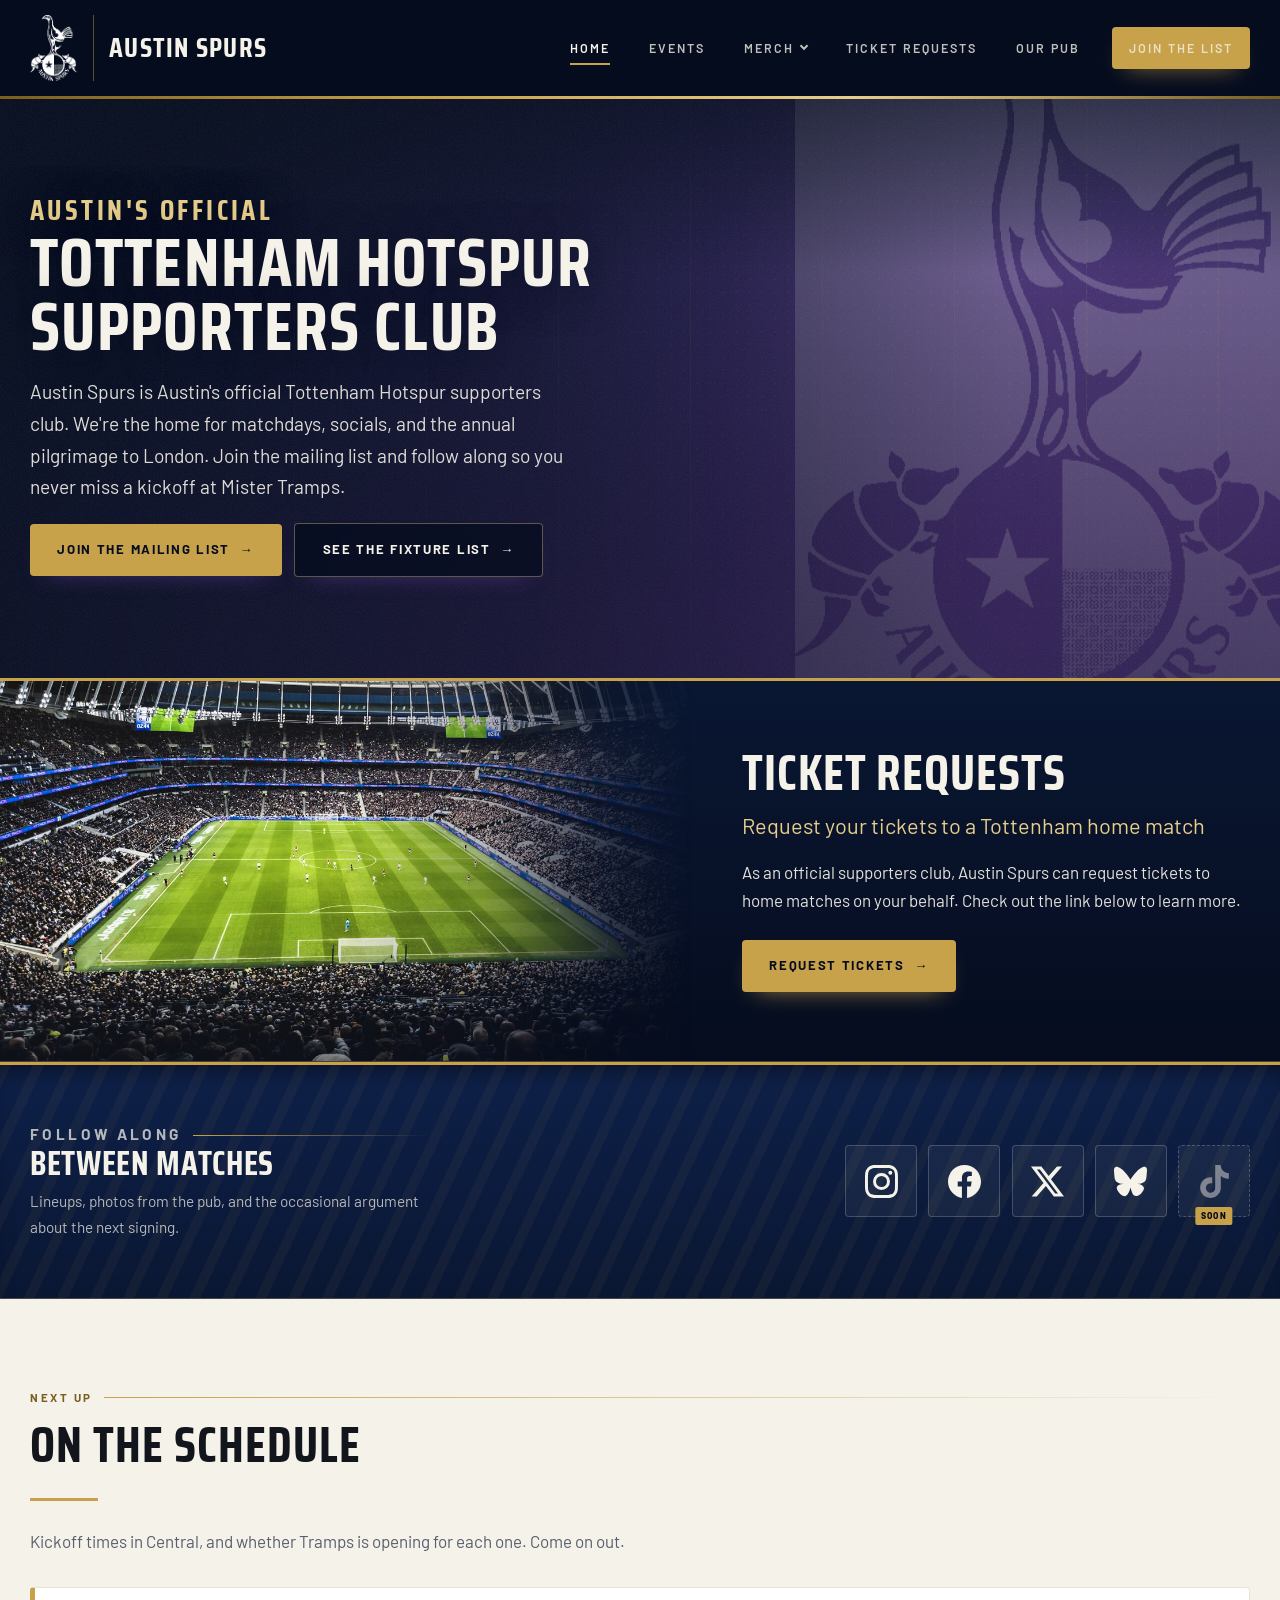
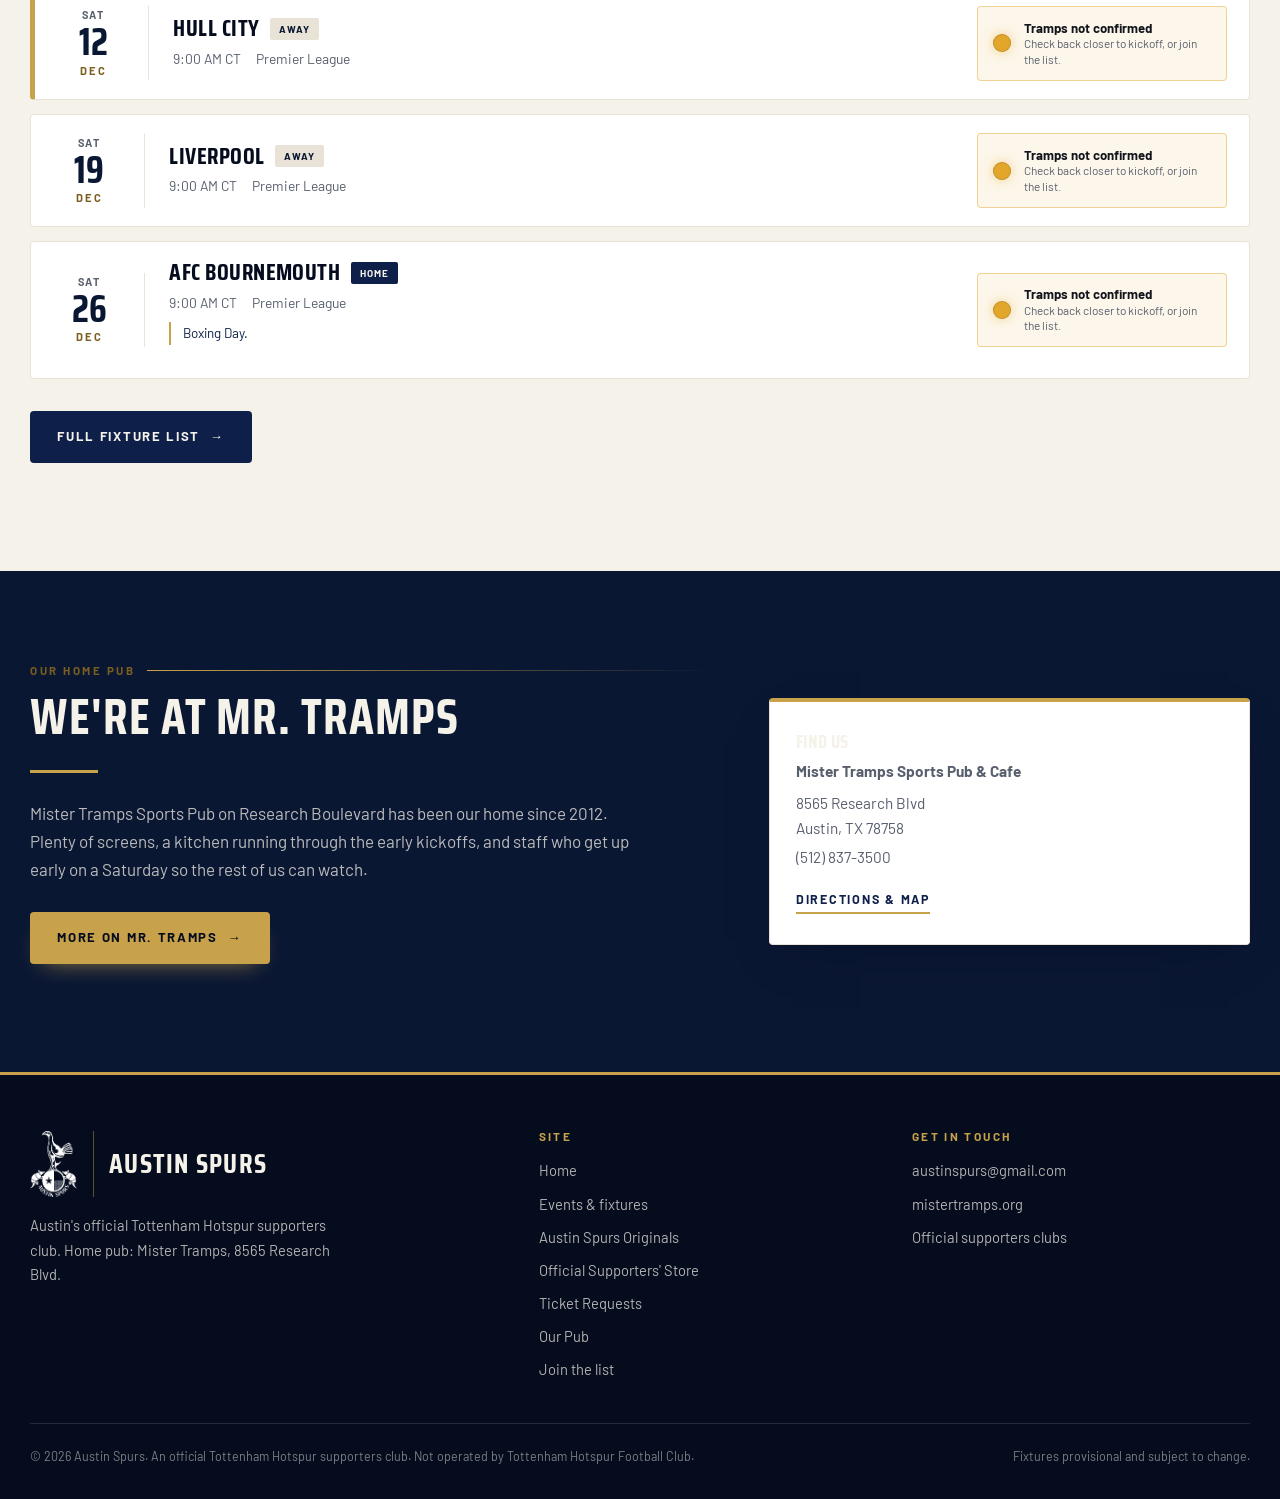
==== commit c2f33794: "Photos first on the ticket page, events hero, second home band Ticket requests: the matchday photos " ====
--- a/index.html
+++ b/index.html
@@ -74,8 +74,8 @@
             Merch <span class="nav-menu__chev" aria-hidden="true"></span>
           </button>
           <ul class="nav-menu__list" id="merch-menu">
-            <li><a href="https://swagsta.com/collections/austin-spurs">Austin Spurs Merch</a></li>
-            <li><a href="https://swagsta.com/collections/austin-spurs-local-club-designs">PL Coast-to-Coast Merch</a></li>
+            <li><a href="https://swagsta.com/collections/austin-spurs-local-club-designs">Austin Spurs Originals</a></li>
+            <li><a href="https://swagsta.com/collections/austin-spurs">Official Supporters' Store</a></li>
           </ul>
         </li>
         <li><a href="ticket-requests.html">Ticket Requests</a></li>
@@ -131,35 +131,33 @@
 </section>
 
 <!-- =========================== TICKETS ===========================
-     The photo bleeds off the LEFT edge of the viewport and the band's own navy
-     washes across its right side, so the image emerges from the band rather
-     than sitting in a box on top of it. Flipped from right to left on Joe's
-     call, 16 Sep 2026 — if it flips back, the mask direction, the media inset
-     and .tix-band__copy's grid-column all have to move together.
-
-     The wash is a gradient overlay in the band colour, not mask-image: it
-     renders identically everywhere and degrades to a plain dark photo rather
-     than a hard rectangle if anything about it fails.
-
-     The left-hand grid cell is deliberately empty. It is a spacer that keeps
-     the copy out of the photo, so the layout needs no percentage arithmetic
-     tuned to one viewport width.
-
-     Copy is evergreen on purpose: no block counts, no dates, nothing that
-     needs revisiting when the allocation or the schedule changes.
+     Uses the shared .photo-band component (see the CSS). Photo left, copy
+     right, photo bleeding off the viewport edge and dissolving into the band
+     where the two meet.
+
+     Flipped from right to left on Joe's call, 16 Sep 2026. If it ever flips
+     back, do it with the .photo-band--media-right modifier rather than by
+     editing the base rules — that modifier moves the media inset, the mask
+     direction and the copy's grid column together, which is the only way they
+     stay consistent.
+
+     Copy is Joe's, used as written. No eyebrow here on purpose: his title and
+     subtitle already do the job an eyebrow/title pair does elsewhere, and
+     keeping "Home matches" above them put "home match" three times in four
+     lines. Deliberately evergreen — no block counts, no dates.
      ================================================================ -->
-<section class="tix-band" aria-labelledby="tix-heading">
-  <div class="tix-band__media" aria-hidden="true">
+<section class="photo-band" aria-labelledby="tix-heading">
+  <div class="photo-band__media" aria-hidden="true">
     <img src="assets/img/inside-the-ground.jpg" width="1200" height="800" loading="lazy" alt="">
   </div>
-  <div class="tix-band__inner">
+  <div class="photo-band__inner">
     <!-- Joe's copy, 16 Sep 2026, used as written. No eyebrow here on purpose:
          his title and subtitle already do the job an eyebrow/title pair does
          elsewhere, and keeping "Home matches" above them put "home match"
          three times in four lines. -->
-    <div class="tix-band__copy">
+    <div class="photo-band__copy">
       <h2 id="tix-heading">Ticket Requests</h2>
-      <p class="tix-band__sub">Request your tickets to a Tottenham home match</p>
+      <p class="photo-band__sub">Request your tickets to a Tottenham home match</p>
       <p>
         As an official supporters club, Austin Spurs can request tickets to home
         matches on your behalf. Check out the link below to learn more.
@@ -204,6 +202,35 @@
         </a>
       </li>
     </ul>
+  </div>
+</section>
+
+<!-- =========================== WATCH WITH US ===========================
+     PREPPED, NOT LIVE. Remove the `hidden` attribute below to publish it.
+
+     Waiting on photos from Joe (16 Sep 2026). The image in place is a stand-in
+     from the matchday set so the layout can be judged; swap the src, width,
+     height and alt when the real one lands. The copy is real and in voice, so
+     it is safe if this ships before anyone rewrites it.
+
+     Mirror of the tickets band: same .photo-band component plus
+     --media-right, so the photo sits on the opposite side and the page
+     alternates as you scroll.
+     ====================================================================== -->
+<section class="photo-band photo-band--media-right" aria-labelledby="watch-heading" hidden>
+  <div class="photo-band__media" aria-hidden="true">
+    <img src="assets/img/pre-match-singalong.jpg" width="1200" height="800" loading="lazy" alt="">
+  </div>
+  <div class="photo-band__inner">
+    <div class="photo-band__copy">
+      <h2 id="watch-heading">Watch With Us</h2>
+      <p class="photo-band__sub">Every match, on the right screen, at Mister Tramps</p>
+      <p>
+        Doors open early, the sound is on our game, and there is room to sit
+        down. Visiting supporters and first-timers are equally welcome.
+      </p>
+      <a class="btn" href="tramps.html">More on Mr. Tramps <span class="arw" aria-hidden="true">&rarr;</span></a>
+    </div>
   </div>
 </section>
 
@@ -280,8 +307,8 @@
         <ul>
           <li><a href="index.html">Home</a></li>
           <li><a href="events.html">Events &amp; fixtures</a></li>
-          <li><a href="https://swagsta.com/collections/austin-spurs">Austin Spurs Merch</a></li>
-          <li><a href="https://swagsta.com/collections/austin-spurs-local-club-designs">PL Coast-to-Coast Merch</a></li>
+          <li><a href="https://swagsta.com/collections/austin-spurs-local-club-designs">Austin Spurs Originals</a></li>
+          <li><a href="https://swagsta.com/collections/austin-spurs">Official Supporters' Store</a></li>
           <li><a href="ticket-requests.html">Ticket Requests</a></li>
           <li><a href="tramps.html">Our Pub</a></li>
           <li><a href="join.html">Join the list</a></li>
--- a/assets/css/site.css
+++ b/assets/css/site.css
@@ -740,17 +740,17 @@
 .section--pad-bot-sm { padding-bottom: clamp(2.8rem, 5.6vw, 4.8rem); }
 .section--pad-top-xs { padding-top: clamp(1.6rem, 3vw, 2.4rem); }
 .section--pad-bot-xs { padding-bottom: clamp(1.6rem, 3vw, 2.4rem); }
-/* A section trimmed to hug the gallery needs its closing padding back once the
-   gallery is out of the flow, or it butts straight into whatever follows. That
-   happens below 900px, where the gallery is hidden by width. The [hidden]
-   variant of this rule is kept so the section can be pulled again without the
-   padding breaking. */
-.section--pad-bot-xs:has(+ .gallery-section[hidden]) {
-  padding-bottom: clamp(2.8rem, 5.6vw, 4.8rem);
-}
-@media (max-width: 900px) {
-  .section--pad-bot-xs:has(+ .gallery-section) { padding-bottom: clamp(2.8rem, 5.6vw, 4.8rem); }
-}
+/* The two :has(+ .gallery-section) rules that used to live here are gone. They
+   restored a trimmed section's closing padding because the gallery sat right
+   after it and vanished below 900px. The gallery moved above the eligibility
+   section on 16 Sep 2026, so nothing is adjacent to it any more and both rules
+   were dead. Flag bearers, the section they existed for, now uses
+   .section--flag below. */
+
+/* Junior flag bearers. It used to run a full top padding against a trimmed
+   bottom one, which read as sitting high in its own band. Same total height on
+   desktop as before, split evenly: 6rem + 2.4rem became 4.2rem each side. */
+.section--flag { padding-block: clamp(2.55rem, 5.25vw, 4.2rem); }
 .section__title { font-size: clamp(2rem, 4vw, 3.1rem); margin-bottom: .6em; }
 
 /* ==========================================================================
@@ -768,8 +768,27 @@
 @media (min-width: 1040px) {
   .section-head {
     display: grid;
-    grid-template-columns: minmax(0, 1fr) minmax(0, 1.1fr);
-    gap: clamp(2rem, 4.5vw, 4rem);
+    /* Tightened on Joe's call, 16 Sep 2026, from 1fr/1.1fr with a
+       clamp(2rem, 4.5vw, 4rem) gap, because the lede read as floating loose on
+       the right rather than belonging to its heading.
+
+       The title column is a WIDTH, not a fraction, and that is the point. The
+       four headings wrap at different places, so with fractional columns the
+       optical gap between the end of the heading's text and the start of the
+       lede swung between 28px and 267px depending on which line happened to be
+       longest. Nothing reads as deliberate at that spread. A fixed column
+       anchors every lede to the same x instead, so they line up down the page
+       even though the headings above them do not.
+
+       470px is the floor because "Send A Request" is the widest single line and
+       drops to two below it. The 33vw term lets the column grow on very wide
+       displays, where the longer headings need the room to stay on one line;
+       the 660px cap only stops it running away beyond that.
+
+       Measured against the old values: at 1440 the Deadlines gap went 234px to
+       125px, Junior 267 to 159, Send 163 to 54, and no heading gained a line. */
+    grid-template-columns: minmax(0, clamp(470px, 33vw, 660px)) minmax(0, 1fr);
+    gap: 1.9rem;
     align-items: end;
   }
   .section-head .rule { margin-bottom: 0; }
@@ -1425,121 +1444,119 @@
    The brass top rule is the same language the footer uses, so it separates
    without introducing a new idea. */
 /* ==========================================================================
-   TICKETS BAND (home)
-
-   Photo on the right, bleeding off the viewport edge; the band's navy washes
-   over its left side so the two read as one surface. Text sits in the left
-   half of the shell and the right grid cell is an empty spacer, which is what
-   keeps the copy clear of the photo without tuning percentages per width.
+   PHOTO BAND
+
+   A full-bleed band with a photo on one side and copy on the other. The photo
+   runs off the edge of the VIEWPORT, not the shell, and dissolves into the
+   band where it meets the copy.
+
+   Default is photo LEFT. Add .photo-band--media-right to mirror it. Three
+   things move together in that modifier and they cannot be split: the media's
+   inset, the mask direction, and which grid column the copy occupies.
+
+   The fade is a MASK on the photo, not a coloured overlay. An overlay has to
+   name a colour, and the band's background is a vertical gradient — so an
+   overlay matching its top was visibly mismatched at the bottom, which read as
+   a hard seam down the photo's edge. Masking removes the photo's own pixels
+   and lets the band's real gradient show through, so there is nothing to
+   match. Where mask-image is unsupported the photo shows a square edge, which
+   is plain rather than broken.
+
+   The copy sits in one grid column and the other is left EMPTY as a spacer.
+   That is what keeps text off the photo without percentage arithmetic tuned to
+   a single viewport width.
    ========================================================================== */
-.tix-band {
+.photo-band {
   position: relative;
   isolation: isolate;
   overflow: hidden;
-  /* No order juggling needed: the media is first in the markup and now leads
-     on both layouts — left-hand column at desktop, top strip when stacked —
-     so DOM order and reading order already agree. */
   background: linear-gradient(180deg, var(--navy-800) 0%, var(--navy-900) 100%);
   border-top: 3px solid var(--brass);
   border-bottom: 1px solid rgba(200, 162, 74, .3);
   color: var(--bone);
   padding-block: clamp(2.8rem, 5.4vw, 4.6rem);
 }
-.tix-band h2 { color: var(--bone); font-size: clamp(2rem, 4vw, 3.1rem); margin-bottom: .3em; }
-.tix-band p { color: var(--bone); opacity: .92; margin: 0 0 1rem; max-width: 52ch; }
-/* The subtitle sits between the title and the body, so it needs to outrank the
-   body without competing with the title: brass rather than bone, and a step up
-   in size.
-
-   Scoped `.tix-band .tix-band__sub` and not a bare `.tix-band__sub`. The rule
-   above it, `.tix-band p`, is (0,1,1) and would beat a bare class at (0,1,0),
-   silently — colour and margin would just not apply. This is the same trap as
-   `.site-nav ul` over `.nav-menu__list`. Scoping wins it at (0,2,0) without
-   reaching for !important. */
-.tix-band .tix-band__sub {
+.photo-band h2 { color: var(--bone); font-size: clamp(2rem, 4vw, 3.1rem); margin-bottom: .3em; }
+.photo-band p { color: var(--bone); opacity: .92; margin: 0 0 1rem; max-width: 52ch; }
+.photo-band .btn { margin-top: .6rem; }
+
+/* The subtitle outranks the body without competing with the title.
+   Scoped `.photo-band .photo-band__sub`, not a bare class: `.photo-band p`
+   above is (0,1,1) and would beat a bare class at (0,1,0) silently — colour
+   and margin simply would not apply. Same trap as `.site-nav ul` over
+   `.nav-menu__list`. Scoping wins it at (0,2,0) without !important. */
+.photo-band .photo-band__sub {
   color: var(--brass-lt);
   opacity: 1;
   font-size: clamp(1.1rem, 1.7vw, 1.36rem);
   line-height: 1.35;
   margin-bottom: 1.1rem;
-  /* 34ch stranded "match" on a line of its own. 46ch is the full string, so it
-     holds one line in the desktop copy column and wraps naturally on a phone;
-     balance keeps that wrap even rather than leaving another orphan. */
   max-width: 46ch;
   text-wrap: balance;
 }
-.tix-band .btn { margin-top: .6rem; }
-
-.tix-band__inner {
+
+.photo-band__inner {
   position: relative; z-index: 1;
   width: var(--shell); margin-inline: auto;
 }
 
-/* The fade is a MASK on the photo, not a coloured overlay on top of it.
-   An overlay has to name a colour, and the band's background is a vertical
-   gradient from navy-800 to navy-900 — so an overlay matching the top left it
-   visibly mismatched at the bottom, which read as a hard vertical seam down
-   the photo's left edge. Masking removes the photo's own pixels instead and
-   lets the band's real gradient show through, so there is nothing to match.
-
-   Where mask-image is unsupported the photo simply shows with a square edge,
-   which is plain rather than broken. */
-.tix-band__media { position: relative; margin-bottom: 1.8rem; }
-.tix-band__media img {
+/* Stacked: photo above the copy, fading in from the band's ceiling. */
+.photo-band__media { position: relative; margin-bottom: 1.8rem; }
+.photo-band__media img {
   display: block; width: 100%; aspect-ratio: 16 / 9;
   object-fit: cover; object-position: center 38%;
-  /* Stacked: the strip sits above the copy, so it fades in from the band's
-     ceiling and is solid by the time it meets the heading. */
   -webkit-mask-image: linear-gradient(to bottom, transparent 0%, rgba(0,0,0,.35) 18%, #000 50%);
           mask-image: linear-gradient(to bottom, transparent 0%, rgba(0,0,0,.35) 18%, #000 50%);
 }
-.tix-band__media::after {
+.photo-band__media::after {
   content: ""; position: absolute; inset: 0; pointer-events: none;
   background: linear-gradient(to top, rgba(5, 12, 30, .4) 0%, transparent 38%);
 }
 
 @media (min-width: 900px) {
-  /* Media out of the flow and hard against the LEFT edge of the VIEWPORT, not
-     the shell, which is what makes it bleed. It ends at 46% from the right so
-     the fade has room to cover the overlap with the copy column. */
-  .tix-band__media {
-    position: absolute; inset: 0 46% 0 0; margin-bottom: 0; z-index: 0;
-  }
-  /* Sideways: the photo dissolves into the band across its RIGHT third, where
-     it meets the copy. Two stops of partial alpha rather than one linear ramp,
-     so the falloff is slow where it meets the copy and quicker once clear. */
-  .tix-band__media img {
+  .photo-band__media { position: absolute; inset: 0 46% 0 0; margin-bottom: 0; z-index: 0; }
+  .photo-band__media img {
     height: 100%; aspect-ratio: auto;
+    /* Two stops of partial alpha rather than one ramp: slow falloff where it
+       meets the copy, quicker once clear of it. */
     -webkit-mask-image: linear-gradient(to left, transparent 0%, rgba(0,0,0,.18) 12%, rgba(0,0,0,.72) 30%, #000 52%);
             mask-image: linear-gradient(to left, transparent 0%, rgba(0,0,0,.18) 12%, rgba(0,0,0,.72) 30%, #000 52%);
   }
-  /* Only a corner weight, no edge colour: the mask owns the blend. */
-  .tix-band__media::after {
+  .photo-band__media::after {
     background: linear-gradient(to top, rgba(5, 12, 30, .42) 0%, transparent 34%);
   }
-  .tix-band__inner {
+  .photo-band__inner {
     display: grid;
-    grid-template-columns: minmax(0, 1fr) minmax(0, 1fr);
+    /* Spacer column is the wider one. At an even split the copy started ~36px
+       inside the photo's edge, sitting on the tail of the fade, which read as
+       crowding the image. */
+    grid-template-columns: minmax(0, 1.14fr) minmax(0, .86fr);
     gap: clamp(1.6rem, 3vw, 2.8rem);
     align-items: center;
   }
-  /* Copy placed explicitly in column two; column one is left empty as the
-     spacer that keeps the text off the photo. Placing it by grid-column rather
-     than with a pseudo-element spacer means there is no empty box to reason
-     about and no dependence on pseudo-element source order. */
-  .tix-band__copy { grid-column: 2; }
+  .photo-band__copy { grid-column: 2; }
+
+  /* Mirrored: photo right, copy left. */
+  .photo-band--media-right .photo-band__media { inset: 0 0 0 46%; }
+  .photo-band--media-right .photo-band__media img {
+    -webkit-mask-image: linear-gradient(to right, transparent 0%, rgba(0,0,0,.18) 12%, rgba(0,0,0,.72) 30%, #000 52%);
+            mask-image: linear-gradient(to right, transparent 0%, rgba(0,0,0,.18) 12%, rgba(0,0,0,.72) 30%, #000 52%);
+  }
+  .photo-band--media-right .photo-band__inner {
+    grid-template-columns: minmax(0, .86fr) minmax(0, 1.14fr);
+  }
+  .photo-band--media-right .photo-band__copy { grid-column: 1; }
 }
 
 @media (hover: hover) {
-  /* A slow, small push on the photo when the whole band is hovered: enough to
-     say the band is one object and clickable-adjacent, not enough to read as
-     a carousel or to move text. */
-  .tix-band__media img { transition: transform .5s ease; }
-  .tix-band:hover .tix-band__media img { transform: scale(1.03); }
+  /* A slow, small push on the photo when the band is hovered: enough to say
+     the band is one object, not enough to read as a carousel or move text. */
+  .photo-band__media img { transition: transform .5s ease; }
+  .photo-band:hover .photo-band__media img { transform: scale(1.03); }
 }
 @media (prefers-reduced-motion: reduce) {
-  .tix-band__media img { transition: none; }
-  .tix-band:hover .tix-band__media img { transform: none; }
+  .photo-band__media img { transition: none; }
+  .photo-band:hover .photo-band__media img { transform: none; }
 }
 
 .social-band {
